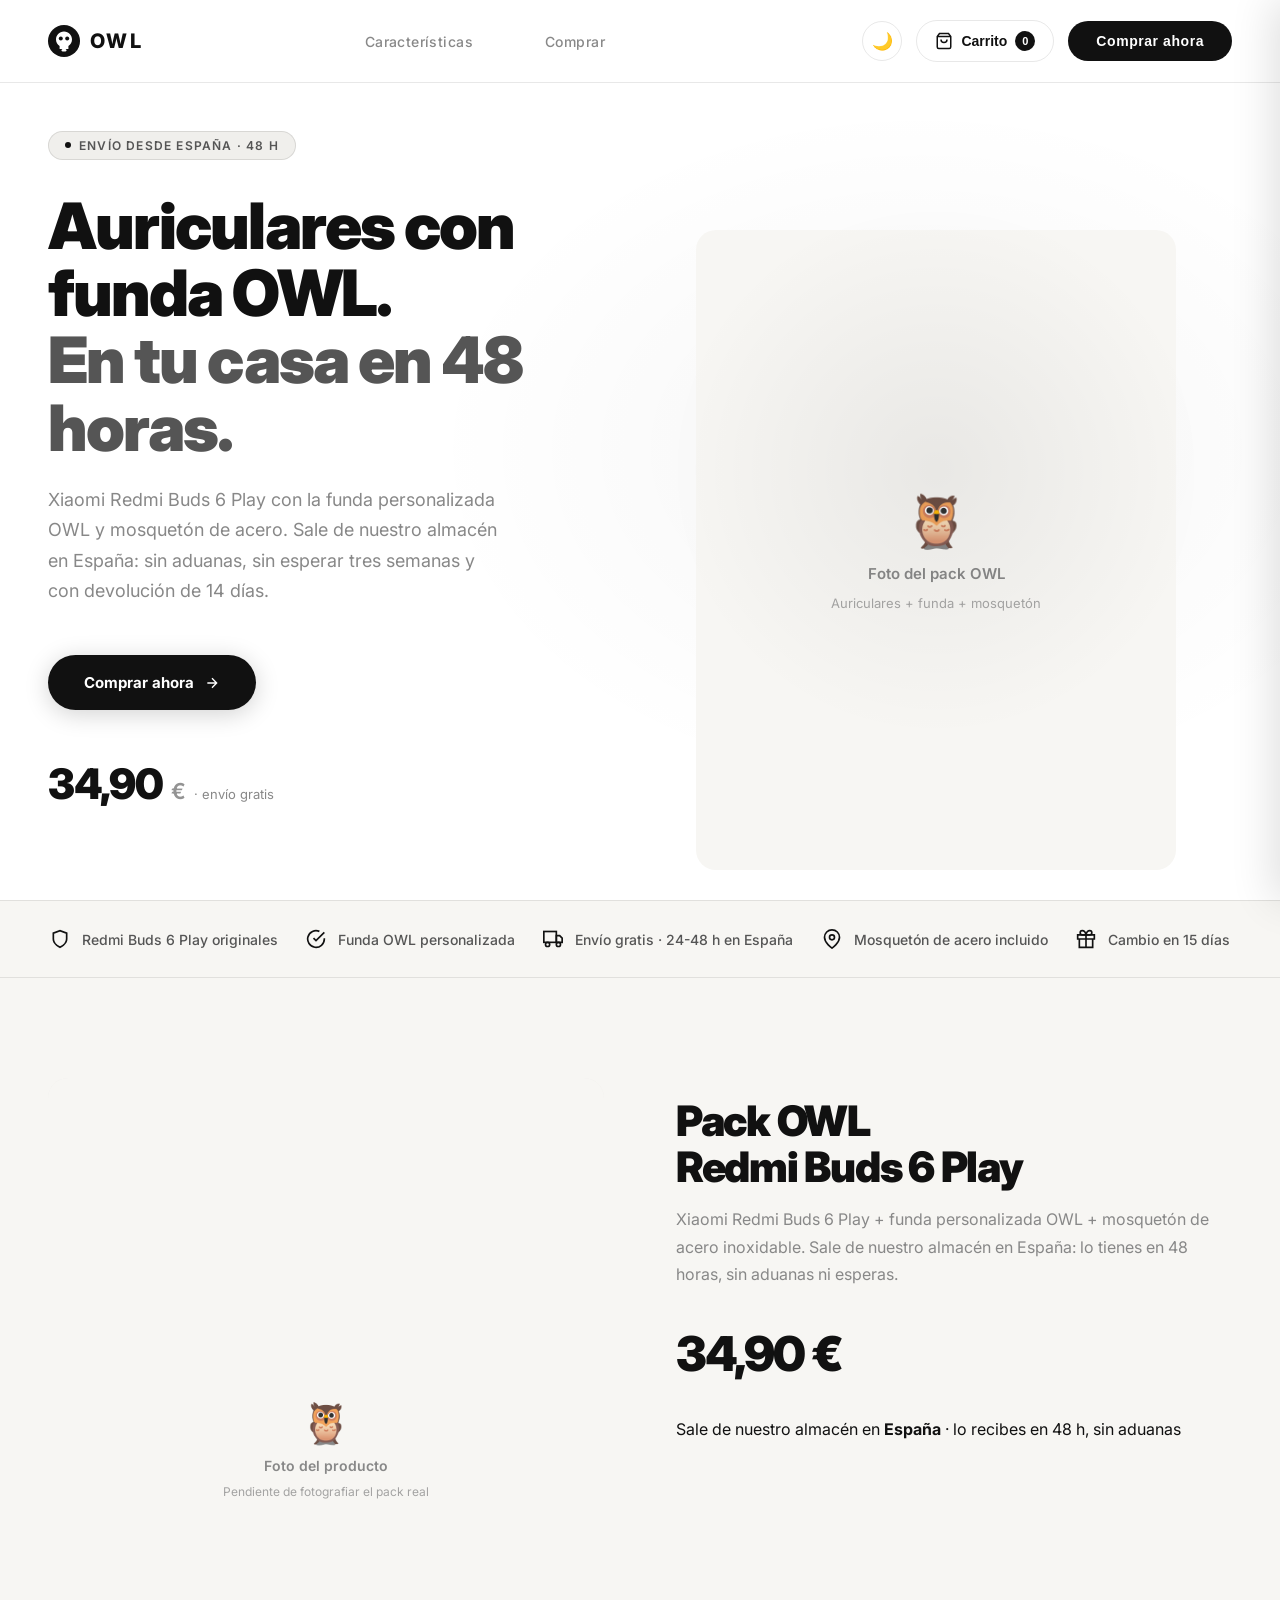
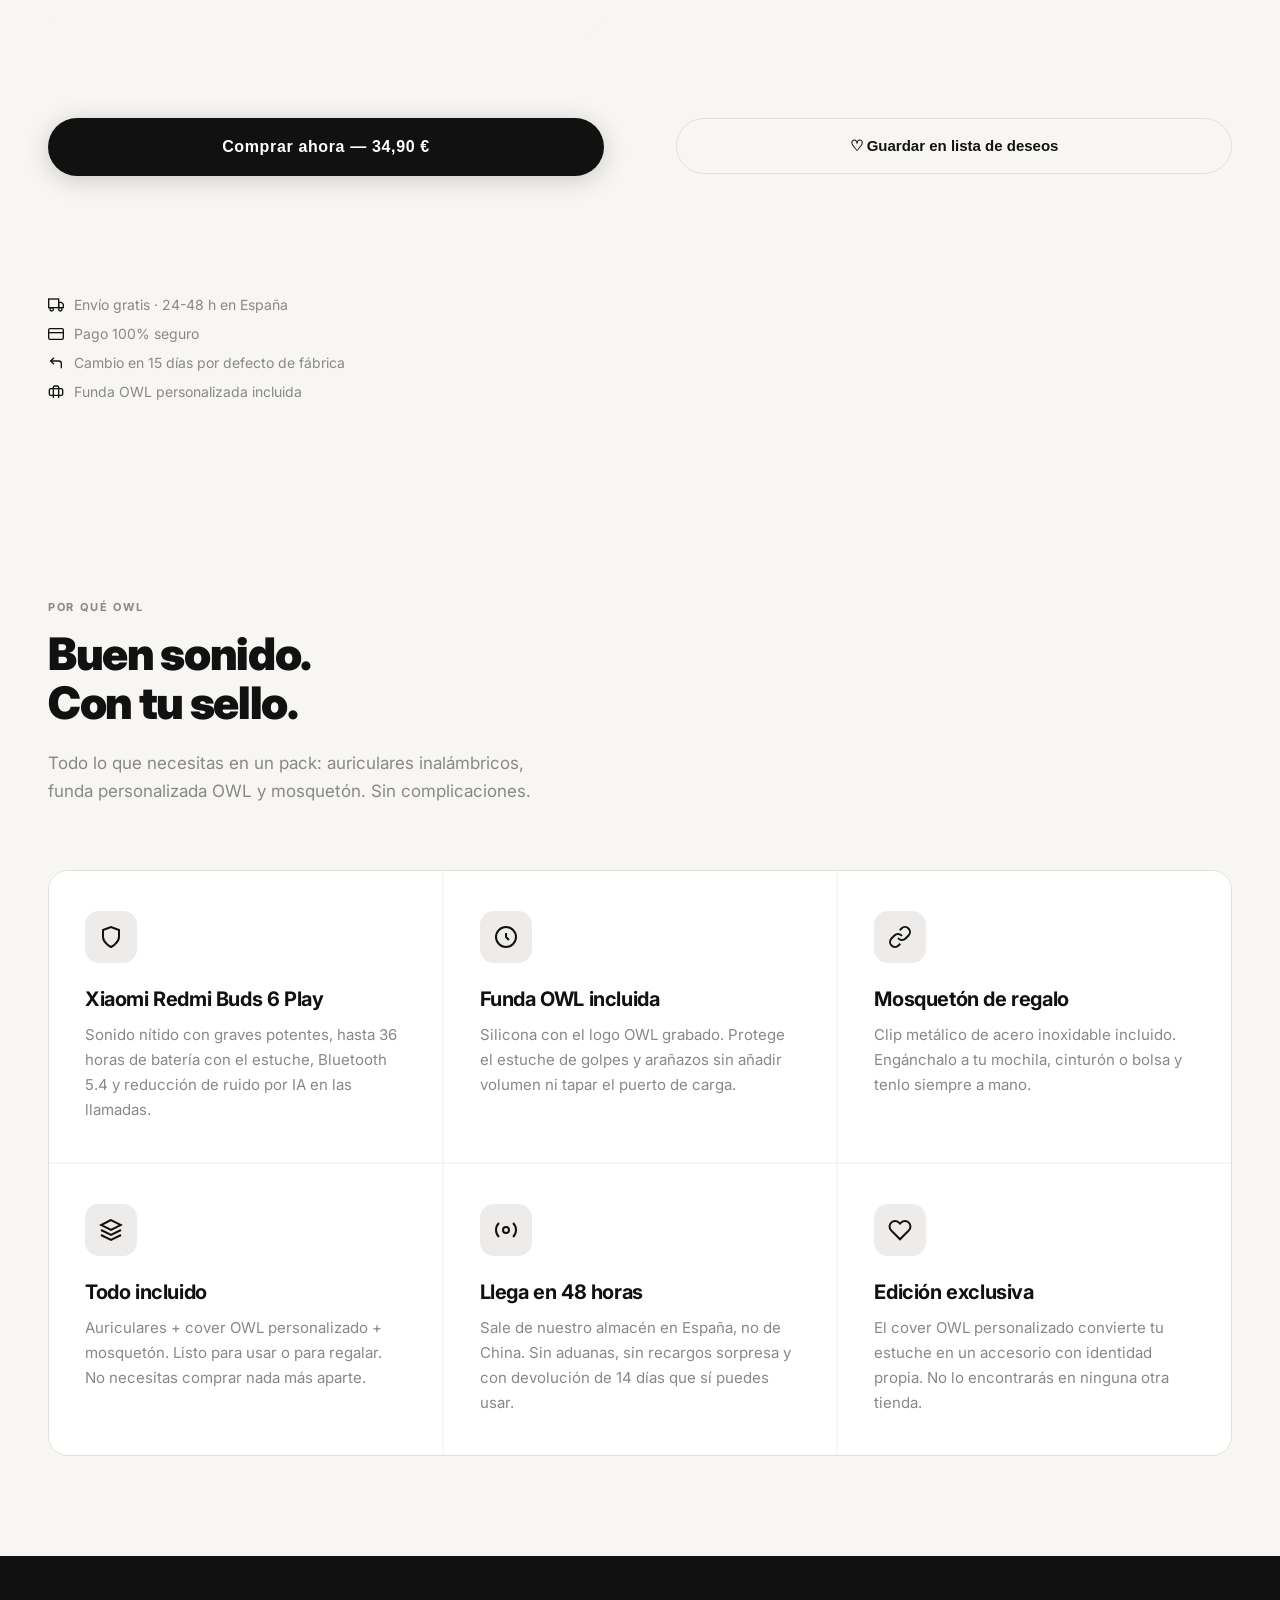
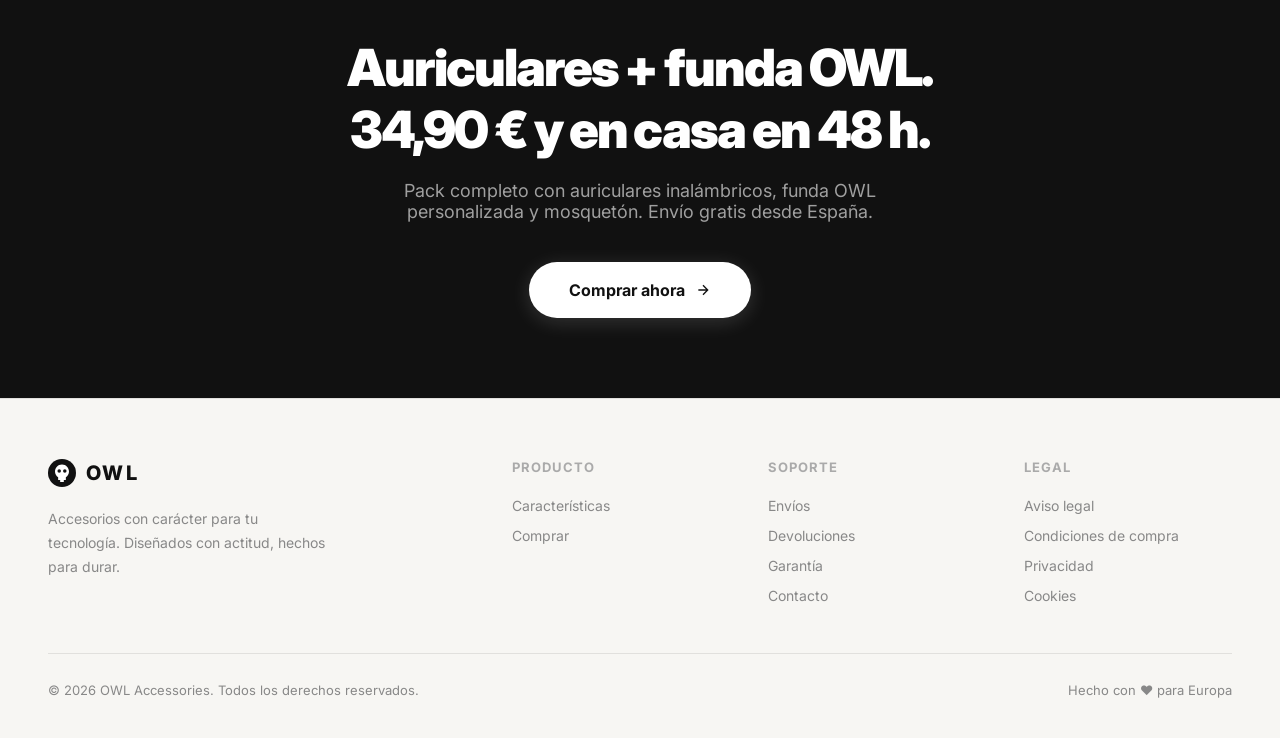
==== index.html @ d0ddd15f "Publicar aviso legal y condiciones de contratacion La tienda vendia sin dos paginas que la ley exige" ====
<!DOCTYPE html>
<html lang="es">
<head>
  <meta charset="UTF-8" />
  <meta name="viewport" content="width=device-width, initial-scale=1.0" />
  <link rel="icon" type="image/svg+xml" href="/favicon.svg" />
  <title>OWL — Auriculares + funda OWL, enviado desde España</title>
  <meta name="description" content="Xiaomi Redmi Buds 6 Play + funda OWL + mosquetón por 34,90 €. Sale de España: lo recibes en 48 h, sin aduanas." />
  <meta property="og:title" content="OWL — Auriculares + funda OWL, enviado desde España" />
  <meta property="og:description" content="Redmi Buds 6 Play + funda OWL + mosquetón por 34,90 €. Desde España en 48 h." />
  <meta property="og:image" content="/favicon.svg" />
  <meta property="og:type" content="website" />
  <meta name="twitter:card" content="summary_large_image" />
  <meta name="twitter:title" content="OWL — Auriculares + funda OWL, enviado desde España" />
  <meta name="twitter:description" content="Redmi Buds 6 Play + funda OWL por 34,90 €. Desde España en 48 h." />
  <meta name="twitter:image" content="/favicon.svg" />
  <link rel="preconnect" href="https://fonts.googleapis.com" />
  <link href="https://fonts.googleapis.com/css2?family=Inter:wght@300;400;500;600;700;800;900&display=swap" rel="stylesheet" />
  <style>
    *, *::before, *::after { box-sizing: border-box; margin: 0; padding: 0; }

    :root {
      --bg:     #ffffff;
      --bg2:    #f7f6f3;
      --bg3:    #eeecea;
      --text:   #111111;
      --accent: #111111;
      --muted:  #888888;
      --border: rgba(0,0,0,0.09);
      --radius: 20px;
      --nav-bg: rgba(255,255,255,0.88);
      --nav-scrolled: rgba(255,255,255,0.97);
    }

    [data-theme="dark"] {
      --bg:     #0a0a0a;
      --bg2:    #111111;
      --bg3:    #1a1a1a;
      --text:   #f0f0f0;
      --accent: #f0f0f0;
      --muted:  #888888;
      --border: rgba(255,255,255,0.09);
      --nav-bg: rgba(10,10,10,0.88);
      --nav-scrolled: rgba(10,10,10,0.97);
    }

    html { scroll-behavior: smooth; }

    body {
      background: var(--bg);
      color: var(--text);
      font-family: 'Inter', sans-serif;
      overflow-x: hidden;
      -webkit-font-smoothing: antialiased;
    }

    /* ── NAV ─────────────────────────────────── */
    nav {
      position: fixed;
      top: 0; left: 0; right: 0;
      z-index: 100;
      display: flex;
      align-items: center;
      justify-content: space-between;
      padding: 20px 48px;
      background: var(--nav-bg);
      backdrop-filter: blur(20px);
      border-bottom: 1px solid var(--border);
      transition: background .3s;
    }

    .nav-logo {
      display: flex;
      align-items: center;
      gap: 10px;
      text-decoration: none;
      color: var(--text);
    }

    .nav-logo svg { width: 32px; height: 32px; }

    .nav-logo span {
      font-size: 20px;
      font-weight: 800;
      letter-spacing: 0.12em;
    }

    .nav-links {
      display: flex;
      gap: 36px;
      list-style: none;
    }

    .nav-links a {
      color: var(--muted);
      text-decoration: none;
      font-size: 14px;
      font-weight: 500;
      letter-spacing: 0.03em;
      transition: color .2s;
    }

    .nav-links a:hover { color: var(--text); }

    .nav-cta {
      background: var(--text);
      color: #fff;
      border: none;
      padding: 12px 28px;
      border-radius: 100px;
      font-weight: 700;
      font-size: 14px;
      cursor: pointer;
      letter-spacing: 0.04em;
      transition: transform .2s, opacity .2s;
    }

    .nav-cta:hover { transform: scale(1.04); opacity: .85; }

    /* ── HERO ────────────────────────────────── */
    .hero {
      min-height: 100vh;
      display: grid;
      grid-template-columns: 1fr 1fr;
      align-items: center;
      gap: 0;
      padding: 120px 48px 80px;
      position: relative;
      overflow: hidden;
      background: var(--bg);
    }

    .hero::before {
      content: '';
      position: absolute;
      inset: 0;
      background: radial-gradient(ellipse 55% 55% at 72% 50%, rgba(0,0,0,0.04) 0%, transparent 70%);
      pointer-events: none;
    }

    .hero-text {
      max-width: 600px;
      z-index: 1;
    }

    .hero-badge {
      display: inline-flex;
      align-items: center;
      gap: 8px;
      background: #f0efec;
      border: 1px solid rgba(0,0,0,0.1);
      color: #555;
      font-size: 12px;
      font-weight: 600;
      letter-spacing: 0.1em;
      text-transform: uppercase;
      padding: 6px 16px;
      border-radius: 100px;
      margin-bottom: 32px;
    }

    .hero-badge::before {
      content: '';
      width: 6px; height: 6px;
      background: #111;
      border-radius: 50%;
      animation: pulse 2s infinite;
    }

    @keyframes pulse {
      0%, 100% { opacity: 1; transform: scale(1); }
      50% { opacity: .35; transform: scale(1.4); }
    }

    .hero h1 {
      font-size: clamp(48px, 5vw, 76px);
      font-weight: 900;
      line-height: 1.05;
      letter-spacing: -0.03em;
      margin-bottom: 24px;
      color: var(--text);
    }

    .hero h1 em {
      font-style: normal;
      color: #555;
    }

    .hero p {
      font-size: 18px;
      color: var(--muted);
      line-height: 1.7;
      max-width: 460px;
      margin-bottom: 48px;
    }

    .hero-actions {
      display: flex;
      align-items: center;
      gap: 20px;
      flex-wrap: wrap;
    }

    .btn-primary {
      display: inline-flex;
      align-items: center;
      gap: 10px;
      background: var(--text);
      color: #fff;
      padding: 18px 36px;
      border-radius: 100px;
      font-weight: 700;
      font-size: 15px;
      text-decoration: none;
      border: none;
      cursor: pointer;
      transition: transform .2s, box-shadow .2s;
      box-shadow: 0 4px 24px rgba(0,0,0,0.18);
    }

    .btn-primary:hover {
      transform: translateY(-2px);
      box-shadow: 0 10px 40px rgba(0,0,0,0.28);
    }

    .btn-secondary {
      display: inline-flex;
      align-items: center;
      gap: 10px;
      color: var(--muted);
      font-size: 15px;
      font-weight: 600;
      text-decoration: none;
      transition: color .2s;
    }

    .btn-secondary:hover { color: var(--text); }

    .hero-price-tag {
      margin-top: 48px;
      display: flex;
      align-items: baseline;
      gap: 8px;
    }

    .hero-price-tag .price {
      font-size: 42px;
      font-weight: 900;
      letter-spacing: -0.03em;
    }

    .hero-price-tag .currency { font-size: 22px; font-weight: 600; opacity: .45; }
    .hero-price-tag .label { font-size: 13px; color: var(--muted); }

    .hero-visual {
      display: flex;
      justify-content: center;
      align-items: center;
      position: relative;
      z-index: 1;
    }

    .hero-img-wrap {
      position: relative;
      width: 480px;
      height: 480px;
    }

    .hero-img-wrap::before {
      content: '';
      position: absolute;
      inset: -30px;
      background: radial-gradient(circle, rgba(0,0,0,0.06) 0%, transparent 70%);
      border-radius: 50%;
      animation: glow 4s ease-in-out infinite;
    }

    @keyframes glow {
      0%, 100% { opacity: .5; transform: scale(1); }
      50% { opacity: 1; transform: scale(1.05); }
    }

    .hero-img-wrap img {
      width: 100%;
      height: 100%;
      object-fit: contain;
      filter: drop-shadow(0 32px 64px rgba(0,0,0,0.22));
      animation: float 6s ease-in-out infinite;
    }

    @keyframes float {
      0%, 100% { transform: translateY(0px) rotate(0deg); }
      50% { transform: translateY(-16px) rotate(1deg); }
    }

    /* ── TRUST BAR ───────────────────────────── */
    .trust-bar {
      border-top: 1px solid var(--border);
      border-bottom: 1px solid var(--border);
      background: var(--bg2);
      padding: 28px 48px;
      display: flex;
      align-items: center;
      justify-content: space-around;
      gap: 24px;
    }

    .trust-item {
      display: flex;
      align-items: center;
      gap: 12px;
      color: #555;
      font-size: 14px;
      font-weight: 500;
    }

    .trust-item svg { color: var(--text); flex-shrink: 0; }

    /* ── MODELS 3D SHOWCASE ─────────────────────── */


    @media (max-width: 768px) {
      .models-track { gap: 12px; }
      .model-card-3d { width: 140px; padding: 18px 12px 16px; }
      .model-card-3d img { width: 90px; height: 90px; }
    }

    /* ── 3D INTERACTIVE VIEWER ─────────────────────── */

    @media (max-width: 768px) {
      .viewer-frame-wrap { height: 380px; }
    }

    /* ── SECTION COMMONS ─────────────────────── */
    section { padding: 100px 48px; }
    .section-label {
      font-size: 11px;
      font-weight: 700;
      letter-spacing: 0.15em;
      text-transform: uppercase;
      color: var(--muted);
      margin-bottom: 16px;
    }
    .section-title {
      font-size: clamp(32px, 3.5vw, 52px);
      font-weight: 900;
      letter-spacing: -0.03em;
      line-height: 1.1;
      margin-bottom: 20px;
      color: var(--text);
    }
    .section-sub {
      font-size: 17px;
      color: var(--muted);
      line-height: 1.7;
      max-width: 520px;
    }

    /* ── FEATURES ────────────────────────────── */
    .features { background: var(--bg2); }

    .features-grid {
      display: grid;
      grid-template-columns: repeat(3, 1fr);
      gap: 2px;
      margin-top: 64px;
      border: 1px solid var(--border);
      border-radius: var(--radius);
      overflow: hidden;
    }

    .feature-card {
      background: #fff;
      padding: 40px 36px;
      transition: background .25s;
    }

    .feature-card:hover { background: #faf9f7; }

    .feature-icon {
      width: 52px; height: 52px;
      background: var(--bg3);
      border-radius: 14px;
      display: flex;
      align-items: center;
      justify-content: center;
      margin-bottom: 24px;
      color: var(--text);
    }

    .feature-card h3 {
      font-size: 20px;
      font-weight: 700;
      margin-bottom: 12px;
      letter-spacing: -0.02em;
      color: var(--text);
    }

    .feature-card p {
      font-size: 15px;
      color: var(--muted);
      line-height: 1.65;
    }

    /* ── GALLERY ─────────────────────────────── */
    .gallery-wrap {
      margin-top: 64px;
      display: grid;
      grid-template-columns: repeat(4, 1fr);
      gap: 12px;
    }

    .gallery-item {
      aspect-ratio: 1;
      border-radius: 16px;
      overflow: hidden;
      background: var(--bg3);
      cursor: pointer;
      position: relative;
    }

    .gallery-item:first-child {
      grid-column: span 2;
      grid-row: span 2;
    }

    .gallery-item img {
      width: 100%;
      height: 100%;
      object-fit: cover;
      transition: transform .4s;
    }

    .gallery-item:hover img { transform: scale(1.06); }

    .gallery-item-overlay {
      position: absolute;
      inset: 0;
      background: rgba(0,0,0,0);
      transition: background .3s;
    }

    .gallery-item:hover .gallery-item-overlay { background: rgba(0,0,0,0.08); }

    /* ── PRODUCT DETAIL ──────────────────────── */
    .product-detail {
      display: grid;
      grid-template-columns: 1fr 1fr;
      gap: 72px;
      align-items: start;
    }

    .product-images {
      display: flex;
      flex-direction: column;
      gap: 12px;
      position: sticky;
      top: 96px;
    }

    .product-main-img {
      width: 100%;
      aspect-ratio: 1;
      border-radius: 20px;
      overflow: hidden;
      background: var(--bg3);
      position: relative;
    }

    .product-main-img img {
      width: 100%;
      height: 100%;
      object-fit: cover;
      transition: opacity .25s;
    }

    .product-main-img img.fade { opacity: 0; }

    .product-thumbs-strip {
      display: flex;
      gap: 10px;
    }

    .product-thumb {
      flex: 1;
      aspect-ratio: 1;
      border-radius: 12px;
      overflow: hidden;
      background: var(--bg3);
      cursor: pointer;
      border: 2px solid transparent;
      transition: border-color .18s, transform .18s;
      flex-shrink: 0;
    }

    .product-thumb:hover { transform: scale(1.04); }
    .product-thumb.active { border-color: var(--text); }

    .product-thumb img {
      width: 100%;
      height: 100%;
      object-fit: cover;
    }

    .product-info { }

    .product-stars {
      display: flex;
      align-items: center;
      gap: 4px;
      margin-bottom: 20px;
    }

    .product-stars .star { color: #f0a500; font-size: 16px; }
    .product-stars span { font-size: 14px; color: var(--muted); margin-left: 4px; }

    .product-name {
      font-size: 42px;
      font-weight: 900;
      letter-spacing: -0.03em;
      margin-bottom: 16px;
      line-height: 1.1;
      color: var(--text);
    }

    .product-desc {
      font-size: 16px;
      color: var(--muted);
      line-height: 1.7;
      margin-bottom: 36px;
    }

    .product-price-block {
      display: flex;
      align-items: baseline;
      gap: 12px;
      margin-bottom: 36px;
    }

    .product-price {
      font-size: 48px;
      font-weight: 900;
      letter-spacing: -0.04em;
      color: var(--text);
    }


    .product-badge-sale {
      background: #f0f0f0;
      color: #555;
      font-size: 12px;
      font-weight: 700;
      padding: 4px 10px;
      border-radius: 6px;
    }












    .add-to-cart {
      width: 100%;
      background: var(--text);
      color: #fff;
      border: none;
      padding: 20px;
      border-radius: 100px;
      font-weight: 700;
      font-size: 16px;
      cursor: pointer;
      letter-spacing: 0.04em;
      margin-bottom: 16px;
      transition: transform .2s, box-shadow .2s;
      box-shadow: 0 4px 24px rgba(0,0,0,0.18);
    }

    .add-to-cart:hover {
      transform: translateY(-2px);
      box-shadow: 0 10px 40px rgba(0,0,0,0.28);
    }

    .wishlist-btn {
      width: 100%;
      background: transparent;
      color: var(--text);
      border: 1px solid var(--border);
      padding: 18px;
      border-radius: 100px;
      font-weight: 600;
      font-size: 15px;
      cursor: pointer;
      transition: border-color .2s, background .2s;
    }

    .wishlist-btn:hover {
      border-color: rgba(0,0,0,0.25);
      background: rgba(0,0,0,0.03);
    }

    .product-perks {
      margin-top: 32px;
      display: flex;
      flex-direction: column;
      gap: 12px;
    }

    .perk {
      display: flex;
      align-items: center;
      gap: 10px;
      font-size: 14px;
      color: var(--muted);
    }

    .perk svg { color: var(--text); flex-shrink: 0; }

    /* ── TESTIMONIALS ────────────────────────── */
    .testimonials { background: var(--bg); }

    .testi-grid {
      display: grid;
      grid-template-columns: repeat(3, 1fr);
      gap: 20px;
      margin-top: 64px;
    }

    .testi-card {
      background: var(--bg2);
      border: 1px solid var(--border);
      border-radius: var(--radius);
      padding: 32px;
      transition: transform .25s, box-shadow .25s;
    }

    .testi-card:hover {
      transform: translateY(-4px);
      box-shadow: 0 12px 40px rgba(0,0,0,0.08);
    }

    .testi-stars {
      display: flex;
      gap: 3px;
      margin-bottom: 16px;
      color: #f0a500;
      font-size: 14px;
    }

    .testi-text {
      font-size: 15px;
      line-height: 1.7;
      color: #444;
      margin-bottom: 24px;
    }

    .testi-author {
      display: flex;
      align-items: center;
      gap: 12px;
    }

    .testi-avatar {
      width: 40px; height: 40px;
      border-radius: 50%;
      background: var(--bg3);
      border: 1px solid var(--border);
      display: flex;
      align-items: center;
      justify-content: center;
      font-weight: 700;
      font-size: 15px;
      color: var(--text);
    }

    .testi-name {
      font-size: 14px;
      font-weight: 600;
      color: var(--text);
    }

    .testi-handle {
      font-size: 12px;
      color: var(--muted);
    }

    /* ── CTA BANNER ──────────────────────────── */
    .cta-banner {
      background: var(--text);
      color: #fff;
      text-align: center;
      padding: 80px 48px;
    }

    .cta-banner h2 {
      font-size: clamp(36px, 4vw, 60px);
      font-weight: 900;
      letter-spacing: -0.04em;
      margin-bottom: 20px;
    }

    .cta-banner p {
      font-size: 18px;
      opacity: .6;
      margin-bottom: 40px;
      max-width: 500px;
      margin-left: auto;
      margin-right: auto;
    }

    .btn-dark {
      display: inline-flex;
      align-items: center;
      gap: 10px;
      background: #fff;
      color: #111;
      padding: 18px 40px;
      border-radius: 100px;
      font-weight: 700;
      font-size: 16px;
      text-decoration: none;
      transition: transform .2s, box-shadow .2s;
      box-shadow: 0 4px 20px rgba(255,255,255,0.15);
    }

    .btn-dark:hover {
      transform: scale(1.04);
      box-shadow: 0 8px 32px rgba(255,255,255,0.25);
    }

    /* ── FOOTER ──────────────────────────────── */
    footer {
      background: var(--bg2);
      border-top: 1px solid var(--border);
      padding: 60px 48px 40px;
    }

    .footer-top {
      display: grid;
      grid-template-columns: 2fr 1fr 1fr 1fr;
      gap: 48px;
      margin-bottom: 48px;
    }

    .footer-brand p {
      font-size: 14px;
      color: var(--muted);
      line-height: 1.7;
      margin-top: 16px;
      max-width: 280px;
    }

    .footer-col h4 {
      font-size: 13px;
      font-weight: 700;
      letter-spacing: 0.08em;
      text-transform: uppercase;
      margin-bottom: 20px;
      color: #aaa;
    }

    .footer-col ul {
      list-style: none;
      display: flex;
      flex-direction: column;
      gap: 10px;
    }

    .footer-col a {
      color: var(--muted);
      text-decoration: none;
      font-size: 14px;
      transition: color .2s;
    }

    .footer-col a:hover { color: var(--text); }

    .footer-bottom {
      display: flex;
      align-items: center;
      justify-content: space-between;
      border-top: 1px solid var(--border);
      padding-top: 28px;
      font-size: 13px;
      color: var(--muted);
    }

    /* ── SCROLLED NAV ────────────────────────── */
    nav.scrolled {
      background: var(--nav-scrolled);
    }

    /* ── DARK MODE TOGGLE ───────────────────── */
    .theme-btn {
      background: none;
      border: 1.5px solid var(--border);
      border-radius: 100px;
      width: 40px; height: 40px;
      cursor: pointer;
      display: flex;
      align-items: center;
      justify-content: center;
      font-size: 17px;
      transition: border-color .2s, background .2s;
      color: var(--text);
      flex-shrink: 0;
    }
    .theme-btn:hover { background: var(--bg2); border-color: #bbb; }

    /* ── BODY TRANSITION ────────────────────── */
    body, nav, footer, .cart-drawer {
      transition: background .3s, color .3s;
    }

    /* ── CART BUTTON ─────────────────────────── */
    .nav-right {
      display: flex;
      align-items: center;
      gap: 14px;
    }

    .cart-btn {
      position: relative;
      background: none;
      border: 1.5px solid var(--border);
      border-radius: 100px;
      padding: 10px 18px;
      display: flex;
      align-items: center;
      gap: 8px;
      cursor: pointer;
      font-size: 14px;
      font-weight: 600;
      color: var(--text);
      transition: border-color .2s, background .2s;
    }

    .cart-btn:hover {
      border-color: #bbb;
      background: var(--bg2);
    }

    .cart-count {
      background: var(--text);
      color: #fff;
      font-size: 11px;
      font-weight: 700;
      width: 20px; height: 20px;
      border-radius: 50%;
      display: flex;
      align-items: center;
      justify-content: center;
      transition: transform .2s;
    }

    .cart-count.bump { transform: scale(1.4); }

    /* ── CART DRAWER ─────────────────────────── */
    .cart-overlay {
      position: fixed;
      inset: 0;
      background: rgba(0,0,0,0.3);
      z-index: 200;
      opacity: 0;
      pointer-events: none;
      transition: opacity .3s;
    }

    .cart-overlay.open {
      opacity: 1;
      pointer-events: all;
    }

    .cart-drawer {
      position: fixed;
      top: 0; right: 0;
      width: 420px;
      max-width: 100vw;
      height: 100vh;
      background: #fff;
      z-index: 201;
      display: flex;
      flex-direction: column;
      transform: translateX(100%);
      transition: transform .35s cubic-bezier(.4,0,.2,1);
      box-shadow: -8px 0 40px rgba(0,0,0,0.12);
    }

    .cart-drawer.open { transform: translateX(0); }

    .cart-header {
      display: flex;
      align-items: center;
      justify-content: space-between;
      padding: 24px 28px;
      border-bottom: 1px solid var(--border);
    }

    .cart-header h2 {
      font-size: 18px;
      font-weight: 800;
      letter-spacing: -0.02em;
    }

    .cart-close {
      width: 36px; height: 36px;
      border: none;
      background: var(--bg2);
      border-radius: 50%;
      cursor: pointer;
      display: flex;
      align-items: center;
      justify-content: center;
      font-size: 18px;
      color: var(--text);
      transition: background .2s;
    }

    .cart-close:hover { background: var(--bg3); }

    .cart-items {
      flex: 1;
      overflow-y: auto;
      padding: 20px 28px;
      display: flex;
      flex-direction: column;
      gap: 16px;
    }

    .cart-empty {
      display: flex;
      flex-direction: column;
      align-items: center;
      justify-content: center;
      height: 100%;
      gap: 12px;
      color: var(--muted);
      font-size: 15px;
    }

    .cart-empty svg { opacity: .25; }

    .cart-item {
      display: flex;
      align-items: center;
      gap: 14px;
      background: var(--bg2);
      border-radius: 14px;
      padding: 14px;
    }

    .cart-item-img {
      width: 64px; height: 64px;
      border-radius: 10px;
      overflow: hidden;
      background: var(--bg3);
      flex-shrink: 0;
    }

    .cart-item-img img {
      width: 100%; height: 100%;
      object-fit: cover;
    }

    .cart-item-info { flex: 1; min-width: 0; }

    .cart-item-name {
      font-size: 14px;
      font-weight: 700;
      margin-bottom: 3px;
      white-space: nowrap;
      overflow: hidden;
      text-overflow: ellipsis;
    }

    .cart-item-sub {
      font-size: 12px;
      color: var(--muted);
    }

    .cart-item-controls {
      display: flex;
      align-items: center;
      gap: 8px;
      margin-top: 8px;
    }

    .qty-btn {
      width: 26px; height: 26px;
      border: 1.5px solid var(--border);
      background: #fff;
      border-radius: 50%;
      cursor: pointer;
      font-size: 15px;
      display: flex;
      align-items: center;
      justify-content: center;
      font-weight: 600;
      transition: background .15s, border-color .15s;
    }

    .qty-btn:hover { background: var(--bg3); border-color: #bbb; }

    .qty-val {
      font-size: 14px;
      font-weight: 700;
      min-width: 18px;
      text-align: center;
    }

    .cart-item-price {
      font-size: 15px;
      font-weight: 800;
      flex-shrink: 0;
      align-self: flex-start;
    }

    .cart-remove {
      background: none;
      border: none;
      cursor: pointer;
      color: #ccc;
      font-size: 18px;
      line-height: 1;
      padding: 2px;
      transition: color .2s;
      align-self: flex-start;
    }

    .cart-remove:hover { color: #888; }

    .cart-footer {
      padding: 20px 28px 28px;
      border-top: 1px solid var(--border);
    }

    .cart-subtotal {
      display: flex;
      justify-content: space-between;
      align-items: center;
      margin-bottom: 8px;
      font-size: 14px;
      color: var(--muted);
    }

    .cart-total {
      display: flex;
      justify-content: space-between;
      align-items: center;
      margin-bottom: 20px;
    }

    .cart-total span:first-child {
      font-size: 16px;
      font-weight: 700;
    }

    .cart-total-price {
      font-size: 28px;
      font-weight: 900;
      letter-spacing: -0.03em;
    }

    .checkout-btn {
      width: 100%;
      background: var(--text);
      color: #fff;
      border: none;
      padding: 18px;
      border-radius: 100px;
      font-size: 16px;
      font-weight: 700;
      cursor: pointer;
      letter-spacing: 0.03em;
      transition: transform .2s, box-shadow .2s;
      box-shadow: 0 4px 24px rgba(0,0,0,0.15);
    }

    .checkout-btn:hover {
      transform: translateY(-2px);
      box-shadow: 0 8px 32px rgba(0,0,0,0.22);
    }

    .checkout-btn:disabled {
      opacity: .4;
      cursor: default;
      transform: none;
      box-shadow: none;
    }

    .cart-shipping-note {
      text-align: center;
      font-size: 12px;
      color: var(--muted);
      margin-top: 12px;
    }

    /* ── SCROLL REVEAL ──────────────────────── */
    .reveal {
      opacity: 0;
      transform: translateY(28px);
      transition: opacity .55s ease, transform .55s ease;
    }
    .reveal.visible {
      opacity: 1;
      transform: translateY(0);
    }
    .reveal-delay-1 { transition-delay: .1s; }
    .reveal-delay-2 { transition-delay: .2s; }
    .reveal-delay-3 { transition-delay: .3s; }
    .reveal-delay-4 { transition-delay: .4s; }

    /* ── WHATSAPP BTN ────────────────────────── */
    .wa-btn[hidden] { display: none !important; }

    .wa-btn {
      position: fixed;
      bottom: 28px;
      right: 28px;
      z-index: 150;
      width: 56px; height: 56px;
      background: #25d366;
      border-radius: 50%;
      display: flex;
      align-items: center;
      justify-content: center;
      box-shadow: 0 4px 20px rgba(37,211,102,0.4);
      text-decoration: none;
      transition: transform .2s, box-shadow .2s;
    }
    .wa-btn:hover {
      transform: scale(1.1);
      box-shadow: 0 8px 32px rgba(37,211,102,0.5);
    }
    .wa-btn svg { width: 30px; height: 30px; fill: #fff; }

    /* ── URGENCIA / STOCK ────────────────────── */
    .urgency-bar {
      display: flex;
      align-items: center;
      gap: 10px;
      background: #fff8f0;
      border: 1px solid #ffe0b2;
      border-radius: 10px;
      padding: 10px 14px;
      margin-bottom: 20px;
      font-size: 13px;
      color: #b84d00;
      font-weight: 600;
    }
    [data-theme="dark"] .urgency-bar {
      background: #1a1200;
      border-color: #4a2800;
      color: #ffaa60;
    }
    .urgency-dot {
      width: 8px; height: 8px;
      background: #ff6b00;
      border-radius: 50%;
      animation: pulse 1.5s infinite;
      flex-shrink: 0;
    }

    /* ── MOBILE ──────────────────────────────── */
    @media (max-width: 900px) {
      nav { padding: 18px 24px; }
      .nav-links { display: none; }
      .hero { grid-template-columns: 1fr; padding: 100px 24px 60px; text-align: center; }
      .hero-text { max-width: 100%; }
      .hero p { max-width: 100%; }
      .hero-actions { justify-content: center; }
      .hero-price-tag { justify-content: center; }
      .hero-visual { margin-top: 40px; }
      .hero-img-wrap { width: 300px; height: 300px; }
      .trust-bar { flex-wrap: wrap; gap: 20px; padding: 24px; }
      section { padding: 72px 24px; }
      .features-grid { grid-template-columns: 1fr; }
      .gallery-wrap { grid-template-columns: 1fr 1fr; }
      .gallery-item:first-child { grid-column: span 1; grid-row: span 1; }
      .product-detail { grid-template-columns: 1fr; gap: 40px; }
      .testi-grid { grid-template-columns: 1fr; }
      .footer-top { grid-template-columns: 1fr 1fr; gap: 32px; }
      .footer-bottom { flex-direction: column; gap: 12px; text-align: center; }
    }

    /* En movil la barra no cabe: logo + tema + carrito + boton suman
       446 px en una pantalla de 375. Se oculta el boton de la barra,
       que es redundante — el heroe ya tiene uno mas grande y visible. */
    /* En pantallas tactiles los botones del carrito eran de 26-36 px:
       dificiles de acertar con el dedo, y estan en el paso de compra.
       Apple y Google recomiendan 44 px. Se agranda el area pulsable
       sin cambiar el aspecto visual del boton. */
    @media (pointer: coarse), (max-width: 560px) {
      .qty-btn { width: 34px; height: 34px; font-size: 17px; }
      .cart-close { width: 44px; height: 44px; }
      .cart-remove { padding: 12px; margin: -12px; font-size: 20px; }
      .qty-control { gap: 4px; }
    }

    @media (max-width: 560px) {
      nav { padding: 14px 16px; }
      .nav-cta { display: none; }
      .nav-right { gap: 10px; }
      .hero { padding: 88px 20px 48px; }
      section { padding: 56px 20px; }
    }
  </style>
</head>
<body>

<!-- ── WHATSAPP ──────────────────────────────────────────────────── -->
<a class="wa-btn" id="wa-btn" hidden href="#" target="_blank" rel="noopener" aria-label="Contactar por WhatsApp">
  <svg viewBox="0 0 24 24" xmlns="http://www.w3.org/2000/svg"><path d="M17.472 14.382c-.297-.149-1.758-.867-2.03-.967-.273-.099-.471-.148-.67.15-.197.297-.767.966-.94 1.164-.173.199-.347.223-.644.075-.297-.15-1.255-.463-2.39-1.475-.883-.788-1.48-1.761-1.653-2.059-.173-.297-.018-.458.13-.606.134-.133.298-.347.446-.52.149-.174.198-.298.298-.497.099-.198.05-.371-.025-.52-.075-.149-.669-1.612-.916-2.207-.242-.579-.487-.5-.669-.51-.173-.008-.371-.01-.57-.01-.198 0-.52.074-.792.372-.272.297-1.04 1.016-1.04 2.479 0 1.462 1.065 2.875 1.213 3.074.149.198 2.096 3.2 5.077 4.487.709.306 1.262.489 1.694.625.712.227 1.36.195 1.871.118.571-.085 1.758-.719 2.006-1.413.248-.694.248-1.289.173-1.413-.074-.124-.272-.198-.57-.347m-5.421 7.403h-.004a9.87 9.87 0 01-5.031-1.378l-.361-.214-3.741.982.998-3.648-.235-.374a9.86 9.86 0 01-1.51-5.26c.001-5.45 4.436-9.884 9.888-9.884 2.64 0 5.122 1.03 6.988 2.898a9.825 9.825 0 012.893 6.994c-.003 5.45-4.437 9.884-9.885 9.884m8.413-18.297A11.815 11.815 0 0012.05 0C5.495 0 .16 5.335.157 11.892c0 2.096.547 4.142 1.588 5.945L.057 24l6.305-1.654a11.882 11.882 0 005.683 1.448h.005c6.554 0 11.89-5.335 11.893-11.893a11.821 11.821 0 00-3.48-8.413z"/></svg>
</a>

<!-- ── NAV ──────────────────────────────────────────────────────── -->
<nav id="nav">
  <a href="#" class="nav-logo">
    <svg viewBox="0 0 40 40" fill="none" xmlns="http://www.w3.org/2000/svg">
      <circle cx="20" cy="20" r="20" fill="#111"/>
      <path d="M20 8C14 8 10 13 10 18c0 3.5 1.8 6.5 4.5 8.2V30h11v-3.8C28.2 24.5 30 21.5 30 18c0-5-4-10-10-10z" fill="#fff"/>
      <circle cx="16" cy="17" r="2.5" fill="#111"/>
      <circle cx="24" cy="17" r="2.5" fill="#111"/>
      <rect x="17" y="30" width="6" height="3" rx="1.5" fill="#fff"/>
    </svg>
    <span>OWL</span>
  </a>
  <ul class="nav-links">
    <li><a href="#features">Características</a></li>
    <li></li>
    <li><a href="#producto">Comprar</a></li>
    <li></li>
  </ul>
  <div class="nav-right">
    <button class="theme-btn" id="theme-toggle" aria-label="Cambiar modo">🌙</button>
    <button class="cart-btn" id="cart-open-btn">
      <svg width="18" height="18" fill="none" stroke="currentColor" stroke-width="2" viewBox="0 0 24 24"><path d="M6 2L3 6v14a2 2 0 0 0 2 2h14a2 2 0 0 0 2-2V6l-3-4z"/><line x1="3" y1="6" x2="21" y2="6"/><path d="M16 10a4 4 0 0 1-8 0"/></svg>
      Carrito
      <span class="cart-count" id="cart-count">0</span>
    </button>
    <button class="nav-cta" onclick="document.getElementById('producto').scrollIntoView({behavior:'smooth'})">
      Comprar ahora
    </button>
  </div>
</nav>

<!-- ── CART OVERLAY + DRAWER ─────────────────────────────────────── -->
<div class="cart-overlay" id="cart-overlay"></div>
<div class="cart-drawer" id="cart-drawer">
  <div class="cart-header">
    <h2>Tu carrito</h2>
    <button class="cart-close" id="cart-close">✕</button>
  </div>
  <div class="cart-items" id="cart-items">
    <div class="cart-empty" id="cart-empty">
      <svg width="52" height="52" fill="none" stroke="currentColor" stroke-width="1.5" viewBox="0 0 24 24"><path d="M6 2L3 6v14a2 2 0 0 0 2 2h14a2 2 0 0 0 2-2V6l-3-4z"/><line x1="3" y1="6" x2="21" y2="6"/><path d="M16 10a4 4 0 0 1-8 0"/></svg>
      <span>Tu carrito está vacío</span>
    </div>
  </div>
  <div class="cart-footer">
    <div class="cart-subtotal">
      <span>Subtotal</span>
      <span id="cart-subtotal">0 €</span>
    </div>
    <div class="cart-subtotal">
      <span>Envío</span>
      <span style="color:#111;font-weight:600;">Gratis</span>
    </div>
    <div class="cart-total">
      <span>Total</span>
      <span class="cart-total-price" id="cart-total">0 €</span>
    </div>
    <button class="checkout-btn" id="checkout-btn" disabled>Finalizar pedido</button>
    <p class="cart-shipping-note">🔒 Pago seguro · Envío gratis · 24-48 h en España</p>
  </div>
</div>

<!-- ── HERO ─────────────────────────────────────────────────────── -->
<section class="hero">
  <div class="hero-text">
    <div class="hero-badge">Envío desde España · 48 h</div>
    <h1>Auriculares con funda OWL.<br/><em>En tu casa en 48 horas.</em></h1>
    <p>Xiaomi Redmi Buds 6 Play con la funda personalizada OWL y mosquetón de acero. Sale de nuestro almacén en España: sin aduanas, sin esperar tres semanas y con devolución de 14 días.</p>
    <div class="hero-actions">
      <a href="#producto" class="btn-primary">
        Comprar ahora
        <svg width="16" height="16" fill="none" stroke="currentColor" stroke-width="2" viewBox="0 0 24 24"><path d="M5 12h14M12 5l7 7-7 7"/></svg>
      </a>
    </div>
    <div class="hero-price-tag">
      <span class="price">34,90</span>
      <span class="currency">€</span>
      <span class="label">· envío gratis</span>
    </div>
  </div>
  <div class="hero-visual">
    <div class="hero-img-wrap">
      <div style="aspect-ratio:3/4;background:var(--bg2);border-radius:20px;display:flex;align-items:center;justify-content:center;flex-direction:column;gap:12px;color:var(--muted);text-align:center;padding:32px"><div style="font-size:52px">🦉</div><div style="font-size:15px;font-weight:600">Foto del pack OWL</div><div style="font-size:13px;opacity:.75">Auriculares + funda + mosquetón</div></div>
    </div>
  </div>
</section>

<!-- ── TRUST BAR ──────────────────────────────────────────────── -->
<div class="trust-bar">
  <div class="trust-item">
    <svg width="20" height="20" fill="none" stroke="currentColor" stroke-width="2" viewBox="0 0 24 24"><path d="M12 22s8-4 8-10V5l-8-3-8 3v7c0 6 8 10 8 10z"/></svg>
    Redmi Buds 6 Play originales
  </div>
  <div class="trust-item">
    <svg width="20" height="20" fill="none" stroke="currentColor" stroke-width="2" viewBox="0 0 24 24"><path d="M22 11.08V12a10 10 0 1 1-5.93-9.14"/><path d="M22 4L12 14.01l-3-3"/></svg>
    Funda OWL personalizada
  </div>
  <div class="trust-item">
    <svg width="20" height="20" fill="none" stroke="currentColor" stroke-width="2" viewBox="0 0 24 24"><rect x="1" y="3" width="15" height="13"/><path d="M16 8h4l3 3v5h-7V8z"/><circle cx="5.5" cy="18.5" r="2.5"/><circle cx="18.5" cy="18.5" r="2.5"/></svg>
    Envío gratis · 24-48 h en España
  </div>
  <div class="trust-item">
    <svg width="20" height="20" fill="none" stroke="currentColor" stroke-width="2" viewBox="0 0 24 24"><path d="M21 10c0 7-9 13-9 13S3 17 3 10a9 9 0 0 1 18 0z"/><circle cx="12" cy="10" r="3"/></svg>
    Mosquetón de acero incluido
  </div>
  <div class="trust-item">
    <svg width="20" height="20" fill="none" stroke="currentColor" stroke-width="2" viewBox="0 0 24 24"><path d="M20 12V22H4V12"/><path d="M22 7H2v5h20V7z"/><path d="M12 22V7"/><path d="M12 7H7.5a2.5 2.5 0 0 1 0-5C11 2 12 7 12 7z"/><path d="M12 7h4.5a2.5 2.5 0 0 0 0-5C13 2 12 7 12 7z"/></svg>
    Cambio en 15 días
  </div>
</div>

<!-- ── MODELS 3D SHOWCASE ────────────────────────────────────────── -->


<!-- ── 3D INTERACTIVE VIEWER ─────────────────────────────────────── -->


<!-- ── PRODUCT ────────────────────────────────────────────────────── -->
<section id="producto" style="background: var(--bg2);">
  <div class="product-detail">
    <div class="product-images">
      <div class="product-main-img">
        <div id="main-product-img" style="aspect-ratio:3/4;background:var(--bg2);border-radius:16px;display:flex;align-items:center;justify-content:center;flex-direction:column;gap:10px;color:var(--muted);text-align:center;padding:24px"><div style="font-size:40px">🦉</div><div style="font-size:14px;font-weight:600">Foto del producto</div><div style="font-size:12px;opacity:.75">Pendiente de fotografiar el pack real</div></div>
      </div>
      <div class="product-thumbs-strip" id="thumbs-strip"></div>
    </div>

    <div class="product-info">
      <div class="product-stars">
        </div>

      <div class="product-name">Pack OWL<br/>Redmi Buds 6 Play</div>
      <p class="product-desc">Xiaomi Redmi Buds 6 Play + funda personalizada OWL + mosquetón de acero inoxidable. Sale de nuestro almacén en España: lo tienes en 48 horas, sin aduanas ni esperas.</p>

      <div class="product-price-block">
        <span class="product-price" id="product-price-display">34,90 €</span>
        
      </div>


        <span class="urgency-dot"></span>
        <span id="urgency-text">Sale de nuestro almacén en <strong>España</strong> · lo recibes en 48 h, sin aduanas</span>
      </div>

      <button class="add-to-cart">
        Comprar ahora — 34,90 €
      </button>
      <button class="wishlist-btn">
        ♡ Guardar en lista de deseos
      </button>

      <div class="product-perks">
        <div class="perk">
          <svg width="16" height="16" fill="none" stroke="currentColor" stroke-width="2" viewBox="0 0 24 24"><rect x="1" y="3" width="15" height="13"/><path d="M16 8h4l3 3v5h-7V8z"/><circle cx="5.5" cy="18.5" r="2.5"/><circle cx="18.5" cy="18.5" r="2.5"/></svg>
          Envío gratis · 24-48 h en España
        </div>
        <div class="perk">
          <svg width="16" height="16" fill="none" stroke="currentColor" stroke-width="2" viewBox="0 0 24 24"><rect x="1" y="4" width="22" height="16" rx="2"/><line x1="1" y1="10" x2="23" y2="10"/></svg>
          Pago 100% seguro
        </div>
        <div class="perk">
          <svg width="16" height="16" fill="none" stroke="currentColor" stroke-width="2" viewBox="0 0 24 24"><polyline points="9 14 4 9 9 4"/><path d="M20 20v-7a4 4 0 0 0-4-4H4"/></svg>
          Cambio en 15 días por defecto de fábrica
        </div>
        <div class="perk">
          <svg width="16" height="16" fill="none" stroke="currentColor" stroke-width="2" viewBox="0 0 24 24"><path d="M20 7H4a2 2 0 0 0-2 2v6a2 2 0 0 0 2 2h16a2 2 0 0 0 2-2V9a2 2 0 0 0-2-2z"/><path d="M16 21V5a2 2 0 0 0-2-2h-4a2 2 0 0 0-2 2v16"/></svg>
          Funda OWL personalizada incluida
        </div>
      </div>
    </div>
  </div>
</section>

<!-- ── GALLERY ────────────────────────────────────────────────────── -->


<!-- ── FEATURES ──────────────────────────────────────────────────── -->
<section class="features" id="features">
  <div class="section-label">Por qué OWL</div>
  <div class="section-title">Buen sonido.<br/>Con tu sello.</div>
  <p class="section-sub">Todo lo que necesitas en un pack: auriculares inalámbricos, funda personalizada OWL y mosquetón. Sin complicaciones.</p>

  <div class="features-grid reveal">
    <div class="feature-card">
      <div class="feature-icon">
        <svg width="24" height="24" fill="none" stroke="currentColor" stroke-width="2" viewBox="0 0 24 24"><path d="M12 22s8-4 8-10V5l-8-3-8 3v7c0 6 8 10 8 10z"/></svg>
      </div>
      <h3>Xiaomi Redmi Buds 6 Play</h3>
      <p>Sonido nítido con graves potentes, hasta 36 horas de batería con el estuche, Bluetooth 5.4 y reducción de ruido por IA en las llamadas.</p>
    </div>
    <div class="feature-card">
      <div class="feature-icon">
        <svg width="24" height="24" fill="none" stroke="currentColor" stroke-width="2" viewBox="0 0 24 24"><circle cx="12" cy="12" r="10"/><path d="M12 8v4l3 3"/></svg>
      </div>
      <h3>Funda OWL incluida</h3>
      <p>Silicona con el logo OWL grabado. Protege el estuche de golpes y arañazos sin añadir volumen ni tapar el puerto de carga.</p>
    </div>
    <div class="feature-card">
      <div class="feature-icon">
        <svg width="24" height="24" fill="none" stroke="currentColor" stroke-width="2" viewBox="0 0 24 24"><path d="M10 13a5 5 0 0 0 7.54.54l3-3a5 5 0 0 0-7.07-7.07l-1.72 1.71"/><path d="M14 11a5 5 0 0 0-7.54-.54l-3 3a5 5 0 0 0 7.07 7.07l1.71-1.71"/></svg>
      </div>
      <h3>Mosquetón de regalo</h3>
      <p>Clip metálico de acero inoxidable incluido. Engánchalo a tu mochila, cinturón o bolsa y tenlo siempre a mano.</p>
    </div>
    <div class="feature-card">
      <div class="feature-icon">
        <svg width="24" height="24" fill="none" stroke="currentColor" stroke-width="2" viewBox="0 0 24 24"><path d="M12 2L2 7l10 5 10-5-10-5z"/><path d="M2 17l10 5 10-5"/><path d="M2 12l10 5 10-5"/></svg>
      </div>
      <h3>Todo incluido</h3>
      <p>Auriculares + cover OWL personalizado + mosquetón. Listo para usar o para regalar. No necesitas comprar nada más aparte.</p>
    </div>
    <div class="feature-card">
      <div class="feature-icon">
        <svg width="24" height="24" fill="none" stroke="currentColor" stroke-width="2" viewBox="0 0 24 24"><circle cx="12" cy="12" r="3"/><path d="M19.07 4.93a10 10 0 0 1 0 14.14M4.93 4.93a10 10 0 0 0 0 14.14"/></svg>
      </div>
      <h3>Llega en 48 horas</h3>
      <p>Sale de nuestro almacén en España, no de China. Sin aduanas, sin recargos sorpresa y con devolución de 14 días que sí puedes usar.</p>
    </div>
    <div class="feature-card">
      <div class="feature-icon">
        <svg width="24" height="24" fill="none" stroke="currentColor" stroke-width="2" viewBox="0 0 24 24"><path d="M20.84 4.61a5.5 5.5 0 0 0-7.78 0L12 5.67l-1.06-1.06a5.5 5.5 0 0 0-7.78 7.78l1.06 1.06L12 21.23l7.78-7.78 1.06-1.06a5.5 5.5 0 0 0 0-7.78z"/></svg>
      </div>
      <h3>Edición exclusiva</h3>
      <p>El cover OWL personalizado convierte tu estuche en un accesorio con identidad propia. No lo encontrarás en ninguna otra tienda.</p>
    </div>
  </div>
</section>

<!-- ── TESTIMONIALS ───────────────────────────────────────────────── -->


<!-- ── CTA BANNER ─────────────────────────────────────────────────── -->
<div class="cta-banner">
  <h2>Auriculares + funda OWL.<br/>34,90 € y en casa en 48 h.</h2>
  <p>Pack completo con auriculares inalámbricos, funda OWL personalizada y mosquetón. Envío gratis desde España.</p>
  <a href="#producto" class="btn-dark">
    Comprar ahora
    <svg width="16" height="16" fill="none" stroke="currentColor" stroke-width="2" viewBox="0 0 24 24"><path d="M5 12h14M12 5l7 7-7 7"/></svg>
  </a>
</div>

<!-- ── FOOTER ─────────────────────────────────────────────────────── -->
<footer>
  <div class="footer-top">
    <div class="footer-brand">
      <a href="#" class="nav-logo" style="display:inline-flex;">
        <svg viewBox="0 0 40 40" fill="none" xmlns="http://www.w3.org/2000/svg" style="width:28px;height:28px;">
          <circle cx="20" cy="20" r="20" fill="#111"/>
          <path d="M20 8C14 8 10 13 10 18c0 3.5 1.8 6.5 4.5 8.2V30h11v-3.8C28.2 24.5 30 21.5 30 18c0-5-4-10-10-10z" fill="#fff"/>
          <circle cx="16" cy="17" r="2.5" fill="#111"/>
          <circle cx="24" cy="17" r="2.5" fill="#111"/>
          <rect x="17" y="30" width="6" height="3" rx="1.5" fill="#fff"/>
        </svg>
        <span>OWL</span>
      </a>
      <p>Accesorios con carácter para tu tecnología. Diseñados con actitud, hechos para durar.</p>
    </div>
    <div class="footer-col">
      <h4>Producto</h4>
      <ul>
        <li><a href="#features">Características</a></li>
        <li><a href="#producto">Comprar</a></li>
      </ul>
    </div>
    <div class="footer-col">
      <h4>Soporte</h4>
      <ul>
        <li><a href="/envios">Envíos</a></li>
        <li><a href="/devoluciones">Devoluciones</a></li>
        <li><a href="/devoluciones">Garantía</a></li>
        <li><a href="/contacto">Contacto</a></li>
      </ul>
    </div>
    <div class="footer-col">
      <h4>Legal</h4>
      <ul>
        <li><a href="/aviso-legal">Aviso legal</a></li>
        <li><a href="/terminos">Condiciones de compra</a></li>
        <li><a href="/privacidad">Privacidad</a></li>
        <li><a href="/privacidad#cookies">Cookies</a></li>
      </ul>
    </div>
  </div>
  <div class="footer-bottom">
    <span>© 2026 OWL Accessories. Todos los derechos reservados.</span>
    <span>Hecho con ♥ para Europa</span>
  </div>
</footer>

<script>
  // ── SCROLL REVEAL ────────────────────────────────────────────────
  const revealObserver = new IntersectionObserver((entries) => {
    entries.forEach(e => { if (e.isIntersecting) { e.target.classList.add('visible'); revealObserver.unobserve(e.target); } });
  }, { threshold: 0.1 });
  document.querySelectorAll('.reveal').forEach(el => revealObserver.observe(el));

  // ── 3D VIEWER LAZY LOAD ──────────────────────────────────────────
  let viewerLoaded = false;
  function initViewer() {
    if (viewerLoaded) return;
    viewerLoaded = true;
    const iframe = document.getElementById('sketchfab-viewer');
    const placeholder = document.getElementById('viewer-placeholder');
    const label = document.getElementById('viewer-label');
    iframe.src = iframe.dataset.src;
    iframe.style.display = 'block';
    label.style.display = '';
    placeholder.style.display = 'none';
  }
  // Auto-carga cuando el usuario hace scroll hasta la sección
  const viewerSection = document.querySelector('.viewer-3d-section');
  if (viewerSection) {
    new IntersectionObserver((entries) => {
      if (entries[0].isIntersecting) initViewer();
    }, { threshold: 0.3 }).observe(viewerSection);
  }

  // ── DARK MODE ────────────────────────────────────────────────────
  const themeBtn = document.getElementById('theme-toggle');
  const savedTheme = localStorage.getItem('owl-theme') || 'light';
  if (savedTheme === 'dark') {
    document.documentElement.setAttribute('data-theme', 'dark');
    themeBtn.textContent = '☀️';
  }
  themeBtn.addEventListener('click', () => {
    const isDark = document.documentElement.getAttribute('data-theme') === 'dark';
    if (isDark) {
      document.documentElement.removeAttribute('data-theme');
      themeBtn.textContent = '🌙';
      localStorage.setItem('owl-theme', 'light');
    } else {
      document.documentElement.setAttribute('data-theme', 'dark');
      themeBtn.textContent = '☀️';
      localStorage.setItem('owl-theme', 'dark');
    }
  });

  // ── NAV SCROLL ───────────────────────────────────────────────────
  const nav = document.getElementById('nav');
  window.addEventListener('scroll', () => {
    nav.classList.toggle('scrolled', window.scrollY > 40);
  });

  // ── FOTOS POR MODELO (foto única por modelo) ─────────────────────
  // Un solo producto. Las fotos deben ser del producto REAL: las que hay
  // del producto REAL. Hasta entonces la ficha muestra un marcador.
  const modelPhotos = { 'Redmi Buds 6 Play': [] };
 // _unused — kept for reference only

  function setMainImg(src) {
    const main = document.getElementById('main-product-img');
    main.classList.add('fade');
    setTimeout(() => { main.src = src; main.classList.remove('fade'); }, 200);
  }

  function loadModelPhotos(model) {
    const photos = modelPhotos[model] || modelPhotos['Redmi Buds 6 Play'];
    const strip  = document.getElementById('thumbs-strip');
    strip.innerHTML = '';
    photos.forEach((src, i) => {
      const div = document.createElement('div');
      div.className = 'product-thumb' + (i === 0 ? ' active' : '');
      div.dataset.src = src;
      div.innerHTML = `<img src="${src}" alt="Vista ${i+1}"/>`;
      div.addEventListener('click', () => {
        strip.querySelectorAll('.product-thumb').forEach(t => t.classList.remove('active'));
        div.classList.add('active');
        setMainImg(src);
      });
      strip.appendChild(div);
    });
    setMainImg(photos[0]);
  }

  // Init thumbs con el modelo activo por defecto
  loadModelPhotos('Redmi Buds 6 Play');

  // ── SMOOTH LINKS ─────────────────────────────────────────────────
  document.querySelectorAll('a[href^="#"]').forEach(a => {
    a.addEventListener('click', e => {
      const el = document.getElementById(a.getAttribute('href').slice(1));
      if (el) { e.preventDefault(); el.scrollIntoView({ behavior: 'smooth' }); }
    });
  });

  // ── MODEL SELECTOR ───────────────────────────────────────────────
  const addToCartBtn = document.querySelector('.add-to-cart');
  // Formatea en euros con coma decimal, como se escribe en España.
  function fmtEur(v) {
    const n = typeof v === 'number' ? v : parseFloat(v);
    if (!isFinite(n)) return '0,00 €';
    return n.toFixed(2).replace('.', ',') + ' €';
  }
  // Sin fotos del producto real todavía: si alguna imagen fallara, se
  // oculta en vez de sustituirla por otra que no corresponde.
  document.querySelectorAll('.product-thumb img').forEach(img => {
    img.onerror = () => { img.style.display = 'none'; img.onerror = null; };
  });

  // ── CART STATE (persistente) ─────────────────────────────────────
  let cart = JSON.parse(localStorage.getItem('owl-cart') || '[]');

  function saveCart() { localStorage.setItem('owl-cart', JSON.stringify(cart)); }

  function getActiveModel() {
    return { model: 'Redmi Buds 6 Play', price: 34.9 };
  }

  function renderCart() {
    const itemsEl   = document.getElementById('cart-items');
    const emptyEl   = document.getElementById('cart-empty');
    const countEl   = document.getElementById('cart-count');
    const subtotalEl = document.getElementById('cart-subtotal');
    const totalEl   = document.getElementById('cart-total');
    const checkoutBtn = document.getElementById('checkout-btn');

    const totalQty   = cart.reduce((s, i) => s + i.qty, 0);
    const totalPrice = cart.reduce((s, i) => s + i.price * i.qty, 0);

    countEl.textContent = totalQty;
    subtotalEl.textContent = fmtEur(totalPrice);
    totalEl.textContent   = fmtEur(totalPrice);
    checkoutBtn.disabled  = cart.length === 0;

    // Remove old items (keep empty state)
    itemsEl.querySelectorAll('.cart-item').forEach(el => el.remove());
    emptyEl.style.display = cart.length === 0 ? 'flex' : 'none';

    cart.forEach((item, idx) => {
      const el = document.createElement('div');
      el.className = 'cart-item';
      el.innerHTML = `
        <div class="cart-item-img">${item.img ? `<img src="${item.img}" alt="${item.model}"/>` : `<span style="font-size:22px">🦉</span>`}</div>
        <div class="cart-item-info">
          <div class="cart-item-name">${item.model}</div>
          <div class="cart-item-sub">+ funda OWL y mosquetón</div>
          <div class="cart-item-controls">
            <button class="qty-btn" data-idx="${idx}" data-action="dec">−</button>
            <span class="qty-val">${item.qty}</span>
            <button class="qty-btn" data-idx="${idx}" data-action="inc">+</button>
          </div>
        </div>
        <div style="display:flex;flex-direction:column;align-items:flex-end;gap:6px;">
          <button class="cart-remove" data-idx="${idx}">✕</button>
          <span class="cart-item-price">${fmtEur(item.price * item.qty)}</span>
        </div>`;
      itemsEl.appendChild(el);
    });

    // Qty / remove listeners
    itemsEl.querySelectorAll('.qty-btn').forEach(btn => {
      btn.addEventListener('click', () => {
        const i = parseInt(btn.dataset.idx);
        if (btn.dataset.action === 'inc') cart[i].qty++;
        else { cart[i].qty--; if (cart[i].qty <= 0) cart.splice(i, 1); }
        saveCart(); renderCart();
      });
    });
    itemsEl.querySelectorAll('.cart-remove').forEach(btn => {
      btn.addEventListener('click', () => {
        cart.splice(parseInt(btn.dataset.idx), 1);
        saveCart(); renderCart();
      });
    });
  }

  // ── ADD TO CART ──────────────────────────────────────────────────
  addToCartBtn.addEventListener('click', function() {
    const { model, price } = getActiveModel();
    const existing = cart.find(i => i.model === model);
    if (existing) existing.qty++;
    else cart.push({ model, price, qty: 1, img: modelPhotos[model]?.[0] || '' });

    saveCart();
    renderCart();
    openCart();

    const original = this.textContent;
    this.textContent = '✓ Añadido al carrito';
    this.style.background = '#333';
    setTimeout(() => { this.textContent = original; this.style.background = ''; }, 1800);

    // Bump counter animation
    const countEl = document.getElementById('cart-count');
    countEl.classList.add('bump');
    setTimeout(() => countEl.classList.remove('bump'), 300);
  });

  // ── CART OPEN / CLOSE ────────────────────────────────────────────
  function openCart() {
    document.getElementById('cart-drawer').classList.add('open');
    document.getElementById('cart-overlay').classList.add('open');
    document.body.style.overflow = 'hidden';
  }

  function closeCart() {
    document.getElementById('cart-drawer').classList.remove('open');
    document.getElementById('cart-overlay').classList.remove('open');
    document.body.style.overflow = '';
  }

  document.getElementById('cart-open-btn').addEventListener('click', openCart);
  document.getElementById('cart-close').addEventListener('click', closeCart);
  document.getElementById('cart-overlay').addEventListener('click', closeCart);

  // ── CHECKOUT ─────────────────────────────────────────────────────
  document.getElementById('checkout-btn').addEventListener('click', async () => {
    const btn = document.getElementById('checkout-btn');
    btn.disabled = true;
    btn.textContent = 'Redirigiendo...';

    const items = cart.length > 0 ? cart.map(i => ({ model: i.model, qty: i.qty })) : [{ ...getActiveModel(), qty: 1 }];

    try {
      const res = await fetch('/create-checkout', {
        method: 'POST',
        headers: { 'Content-Type': 'application/json' },
        body: JSON.stringify({ items })
      });
      const data = await res.json();
      if (data.url) {
        window.location.href = data.url;
      } else {
        throw new Error('No URL');
      }
    } catch (e) {
      btn.disabled = false;
      btn.textContent = 'Finalizar pedido';
      alert('Error al conectar con el servidor de pago. Asegúrate de que el servidor está corriendo.');
    }
  });

  renderCart();
</script>

<script>
  // Numero de WhatsApp de la tienda. En cuanto lo pongas aqui (formato
  // internacional sin + ni espacios, p.ej. '34612345678') el boton aparece
  // en toda la web. Vacio = oculto, para no dejar enlaces muertos.
  const WHATSAPP = '';
  (function () {
    const btn = document.getElementById('wa-btn');
    if (!btn || !WHATSAPP) return;
    btn.href = 'https://wa.me/' + WHATSAPP +
      '?text=' + encodeURIComponent('Hola, tengo una pregunta sobre el pack OWL 🦉');
    btn.hidden = false;
  })();
</script>
</body>
</html>
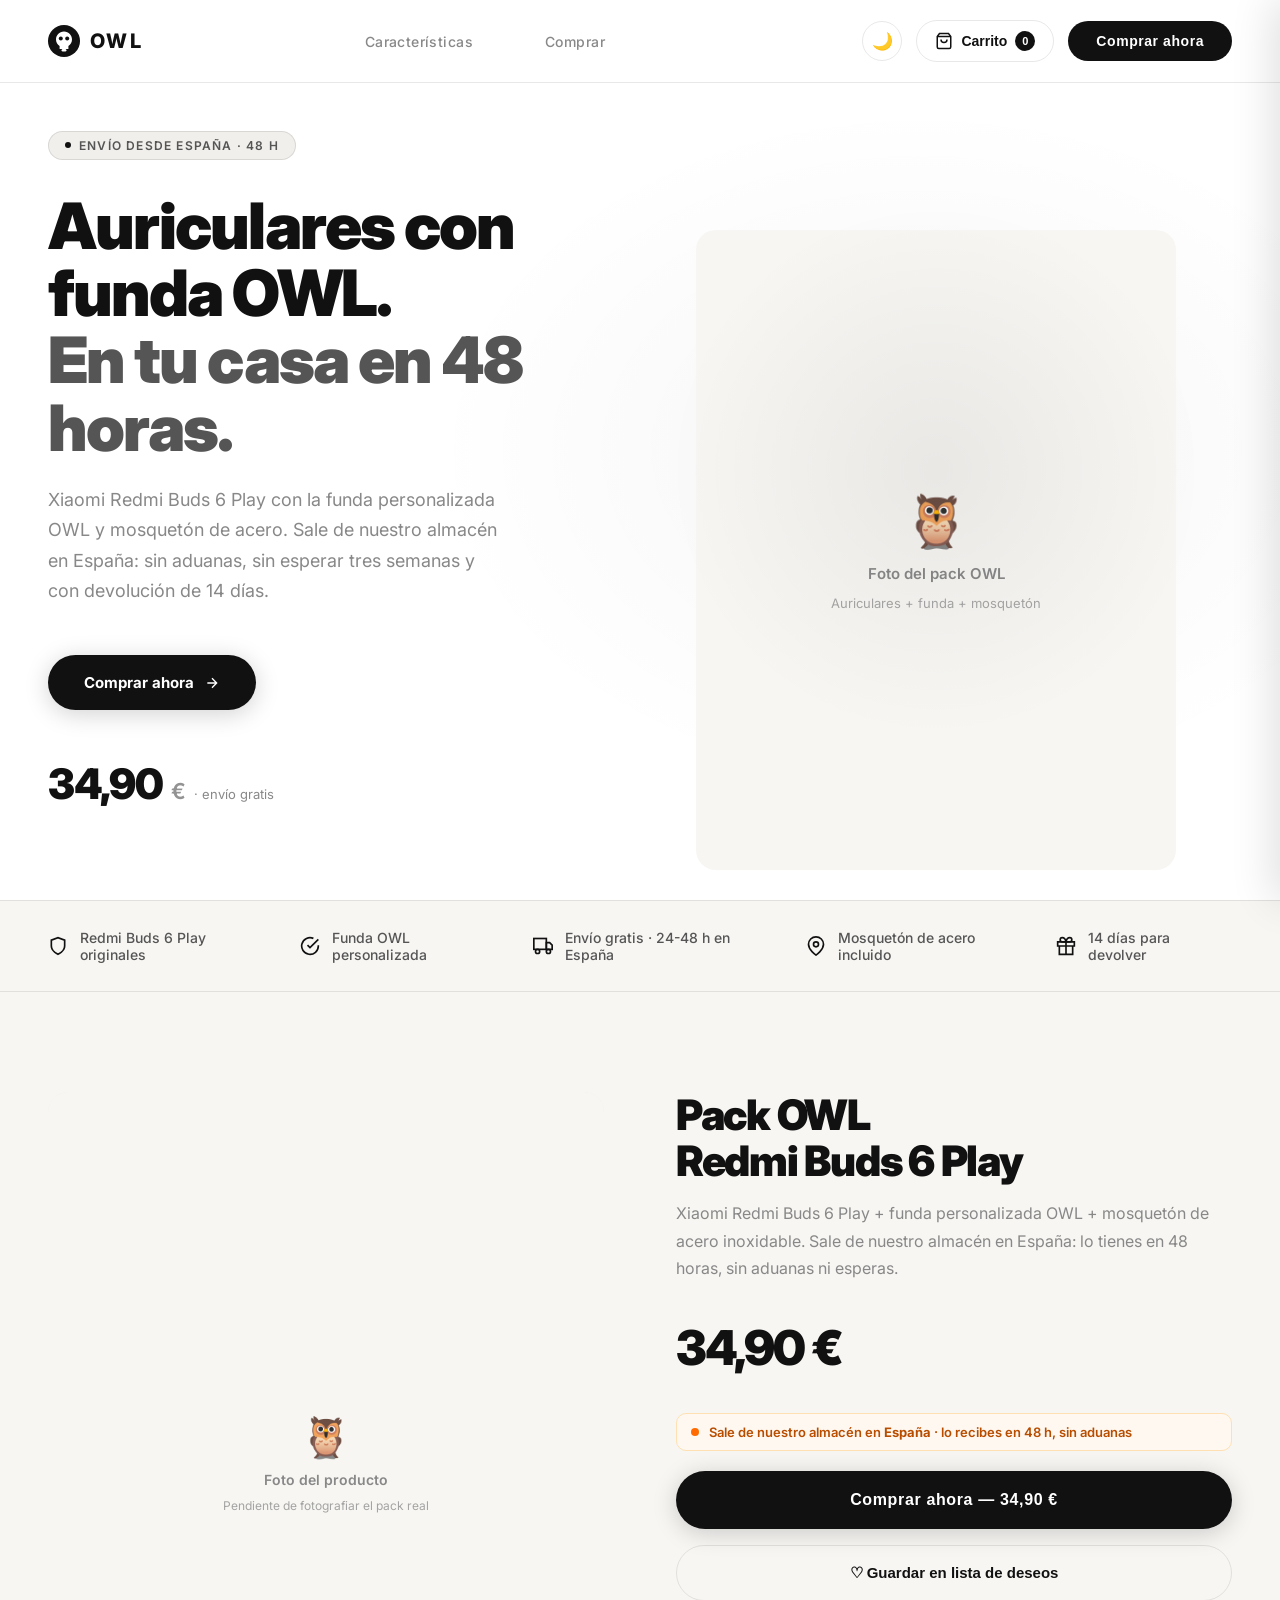
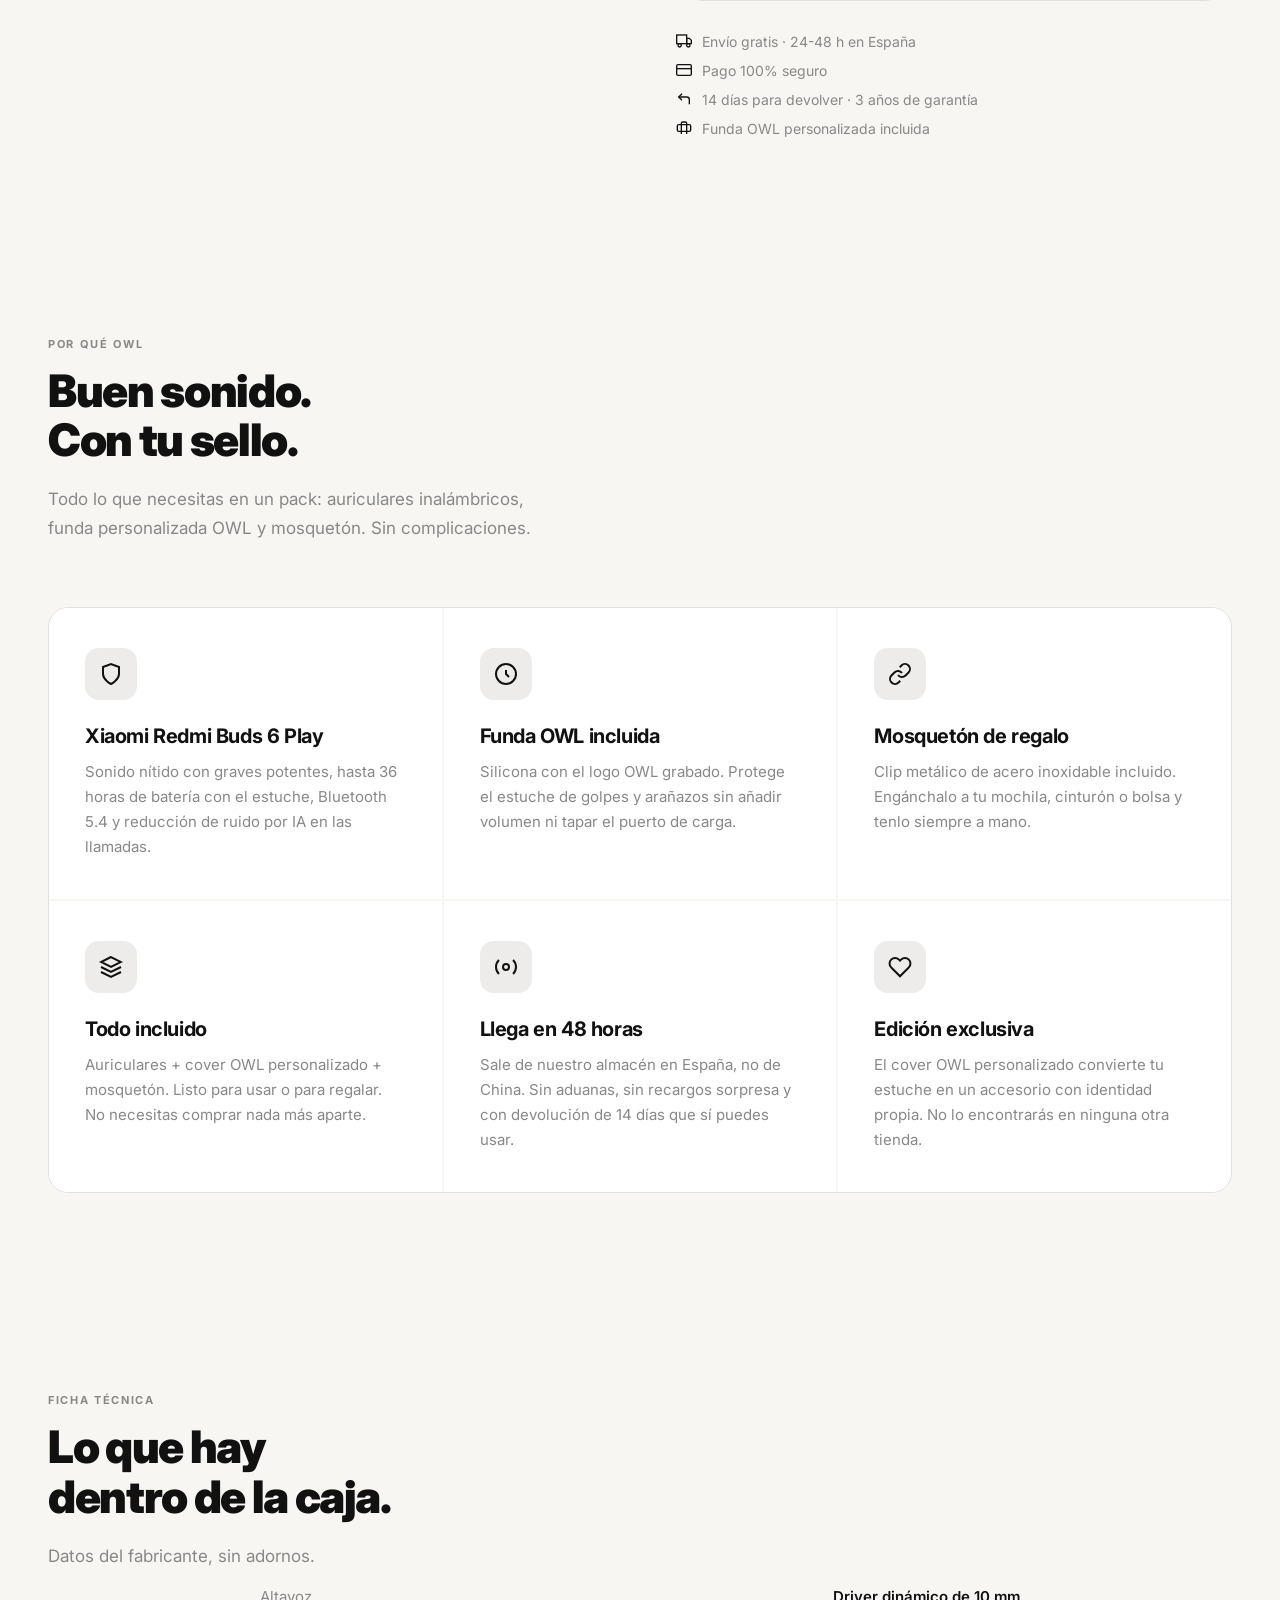
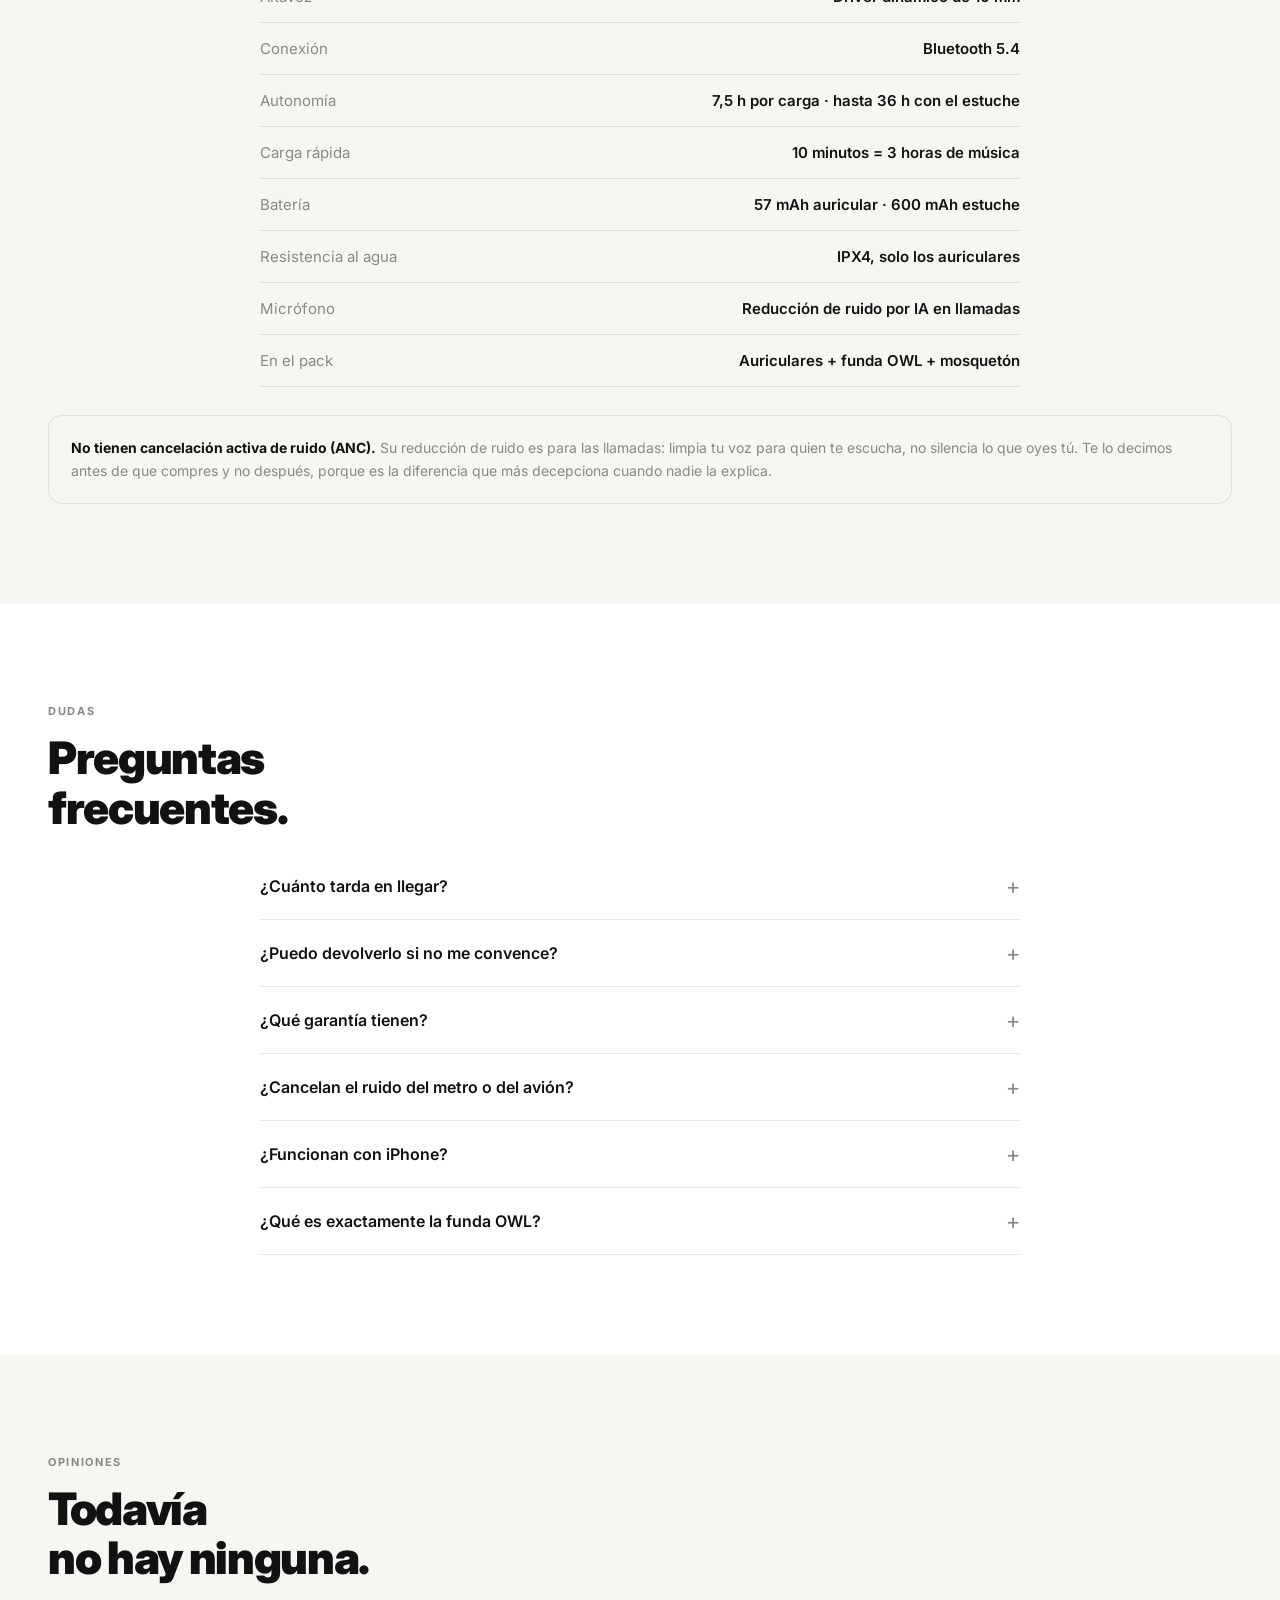
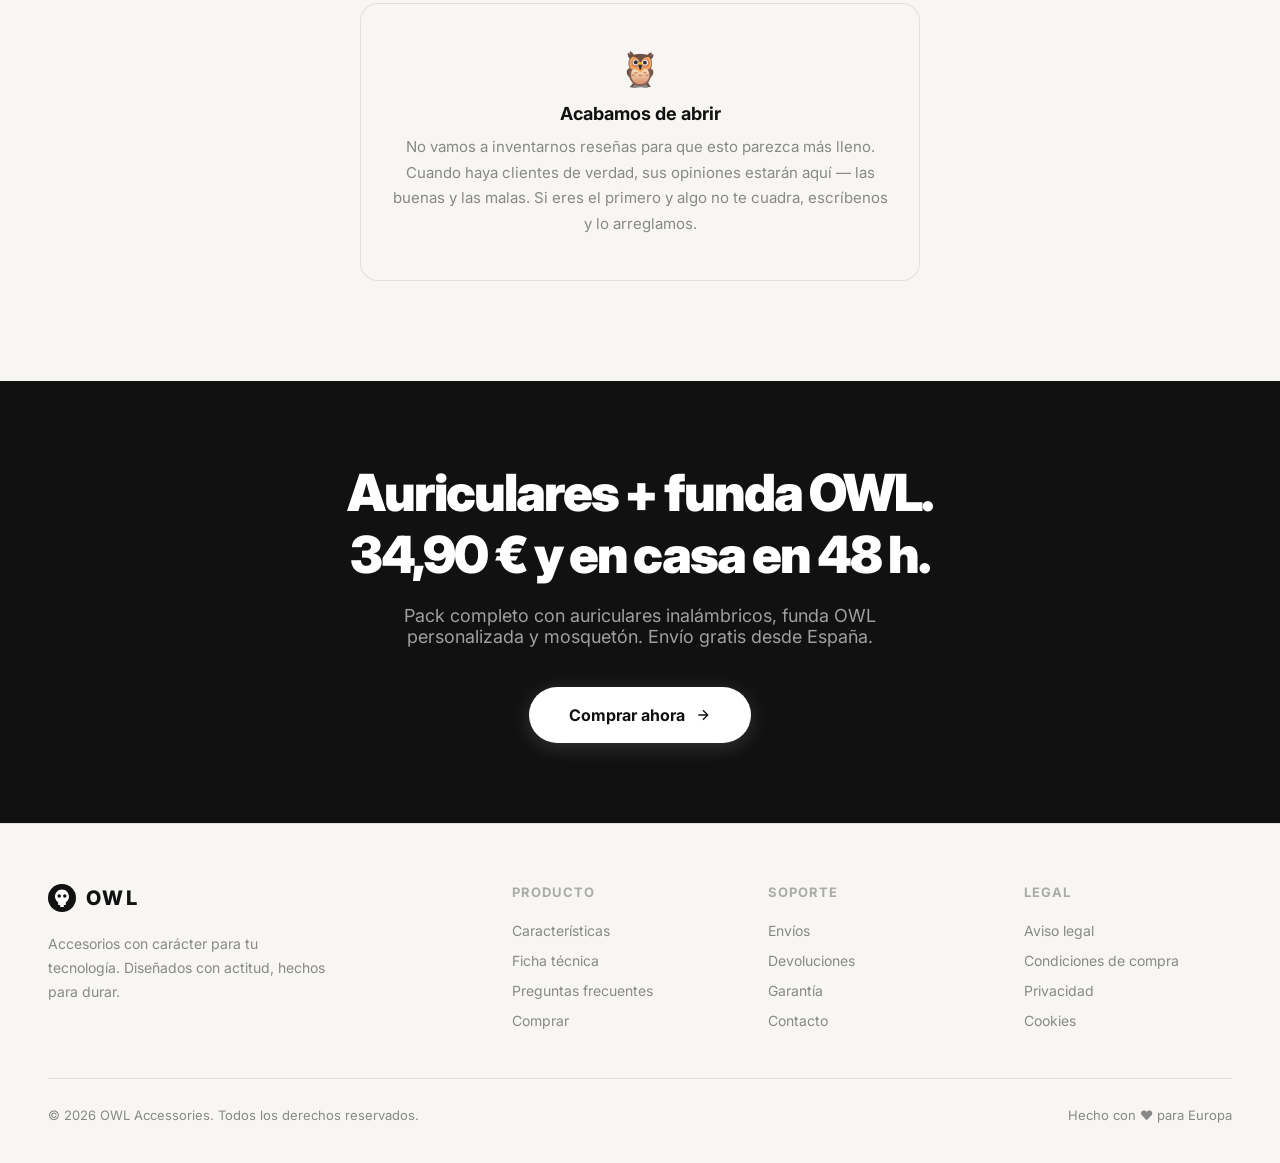
==== commit b496c68f: "Devolver peso a la pagina sin inventarse nada La version de los AirPods tenia siete secciones y nuev" ====
--- a/index.html
+++ b/index.html
@@ -788,6 +788,50 @@
       padding-top: 28px;
       font-size: 13px;
       color: var(--muted);
+    }
+
+    /* ── FICHA TECNICA ───────────────────────── */
+    .specs-wrap { max-width: 760px; margin: 0 auto; }
+    .spec-row {
+      display: flex; justify-content: space-between; gap: 24px;
+      padding: 16px 0; border-bottom: 1px solid var(--border);
+      font-size: 15px;
+    }
+    .spec-row dt { color: var(--muted); }
+    .spec-row dd { font-weight: 600; text-align: right; }
+    .spec-nota {
+      margin-top: 28px; padding: 20px 22px; border-radius: 14px;
+      background: var(--bg2); border: 1px solid var(--border);
+      font-size: 14px; line-height: 1.7; color: var(--muted);
+    }
+    .spec-nota strong { color: var(--text); }
+
+    /* ── PREGUNTAS ───────────────────────────── */
+    .faq-wrap { max-width: 760px; margin: 0 auto; }
+    .faq-item { border-bottom: 1px solid var(--border); }
+    .faq-item summary {
+      cursor: pointer; padding: 20px 0; font-size: 16px; font-weight: 600;
+      list-style: none; display: flex; justify-content: space-between;
+      align-items: center; gap: 16px; min-height: 44px;
+    }
+    .faq-item summary::-webkit-details-marker { display: none; }
+    .faq-item summary::after { content: '+'; font-size: 22px; color: var(--muted); font-weight: 400; }
+    .faq-item[open] summary::after { content: '−'; }
+    .faq-item p { padding: 0 0 20px; font-size: 15px; line-height: 1.75; color: var(--muted); max-width: 62ch; }
+
+    /* ── RESENAS ─────────────────────────────── */
+    .sin-resenas {
+      max-width: 560px; margin: 0 auto; text-align: center;
+      padding: 44px 28px; border-radius: 18px;
+      background: var(--bg2); border: 1px solid var(--border);
+    }
+    .sin-resenas .emo { font-size: 34px; }
+    .sin-resenas h3 { font-size: 18px; font-weight: 700; margin: 14px 0 10px; }
+    .sin-resenas p { font-size: 15px; color: var(--muted); line-height: 1.7; }
+
+    @media (max-width: 560px) {
+      .spec-row { flex-direction: column; gap: 4px; }
+      .spec-row dd { text-align: left; }
     }
 
     /* ── SCROLLED NAV ────────────────────────── */
@@ -1325,7 +1369,7 @@
   </div>
   <div class="trust-item">
     <svg width="20" height="20" fill="none" stroke="currentColor" stroke-width="2" viewBox="0 0 24 24"><path d="M20 12V22H4V12"/><path d="M22 7H2v5h20V7z"/><path d="M12 22V7"/><path d="M12 7H7.5a2.5 2.5 0 0 1 0-5C11 2 12 7 12 7z"/><path d="M12 7h4.5a2.5 2.5 0 0 0 0-5C13 2 12 7 12 7z"/></svg>
-    Cambio en 15 días
+    14 días para devolver
   </div>
 </div>
 
@@ -1346,9 +1390,6 @@
     </div>
 
     <div class="product-info">
-      <div class="product-stars">
-        </div>
-
       <div class="product-name">Pack OWL<br/>Redmi Buds 6 Play</div>
       <p class="product-desc">Xiaomi Redmi Buds 6 Play + funda personalizada OWL + mosquetón de acero inoxidable. Sale de nuestro almacén en España: lo tienes en 48 horas, sin aduanas ni esperas.</p>
 
@@ -1357,7 +1398,7 @@
         
       </div>
 
-
+      <div class="urgency-bar">
         <span class="urgency-dot"></span>
         <span id="urgency-text">Sale de nuestro almacén en <strong>España</strong> · lo recibes en 48 h, sin aduanas</span>
       </div>
@@ -1380,7 +1421,7 @@
         </div>
         <div class="perk">
           <svg width="16" height="16" fill="none" stroke="currentColor" stroke-width="2" viewBox="0 0 24 24"><polyline points="9 14 4 9 9 4"/><path d="M20 20v-7a4 4 0 0 0-4-4H4"/></svg>
-          Cambio en 15 días por defecto de fábrica
+          14 días para devolver · 3 años de garantía
         </div>
         <div class="perk">
           <svg width="16" height="16" fill="none" stroke="currentColor" stroke-width="2" viewBox="0 0 24 24"><path d="M20 7H4a2 2 0 0 0-2 2v6a2 2 0 0 0 2 2h16a2 2 0 0 0 2-2V9a2 2 0 0 0-2-2z"/><path d="M16 21V5a2 2 0 0 0-2-2h-4a2 2 0 0 0-2 2v16"/></svg>
@@ -1446,6 +1487,79 @@
   </div>
 </section>
 
+<!-- ── FICHA TECNICA ─────────────────────────────────────────────── -->
+<section id="ficha" style="background: var(--bg2);">
+  <div class="section-label">Ficha técnica</div>
+  <div class="section-title">Lo que hay<br/>dentro de la caja.</div>
+  <p class="section-sub">Datos del fabricante, sin adornos.</p>
+
+  <dl class="specs-wrap reveal">
+    <div class="spec-row"><dt>Altavoz</dt><dd>Driver dinámico de 10 mm</dd></div>
+    <div class="spec-row"><dt>Conexión</dt><dd>Bluetooth 5.4</dd></div>
+    <div class="spec-row"><dt>Autonomía</dt><dd>7,5 h por carga · hasta 36 h con el estuche</dd></div>
+    <div class="spec-row"><dt>Carga rápida</dt><dd>10 minutos = 3 horas de música</dd></div>
+    <div class="spec-row"><dt>Batería</dt><dd>57 mAh auricular · 600 mAh estuche</dd></div>
+    <div class="spec-row"><dt>Resistencia al agua</dt><dd>IPX4, solo los auriculares</dd></div>
+    <div class="spec-row"><dt>Micrófono</dt><dd>Reducción de ruido por IA en llamadas</dd></div>
+    <div class="spec-row"><dt>En el pack</dt><dd>Auriculares + funda OWL + mosquetón</dd></div>
+  </dl>
+
+  <div class="spec-nota reveal">
+    <strong>No tienen cancelación activa de ruido (ANC).</strong> Su reducción de ruido
+    es para las llamadas: limpia tu voz para quien te escucha, no silencia lo que oyes tú.
+    Te lo decimos antes de que compres y no después, porque es la diferencia que más
+    decepciona cuando nadie la explica.
+  </div>
+</section>
+
+<!-- ── PREGUNTAS ─────────────────────────────────────────────────── -->
+<section id="faq">
+  <div class="section-label">Dudas</div>
+  <div class="section-title">Preguntas<br/>frecuentes.</div>
+
+  <div class="faq-wrap reveal">
+    <details class="faq-item">
+      <summary>¿Cuánto tarda en llegar?</summary>
+      <p>24–48 horas en la península. Portugal y Baleares, 2–4 días hábiles. Resto de Europa, 3–5 días. Sale de almacén en España, así que no hay aduanas ni recargos sorpresa.</p>
+    </details>
+    <details class="faq-item">
+      <summary>¿Puedo devolverlo si no me convence?</summary>
+      <p>Sí. Tienes 14 días naturales desde que lo recibes para devolverlo sin dar ninguna explicación. No hace falta que esté defectuoso: basta con que hayas cambiado de opinión. Los gastos de la devolución corren por tu cuenta en ese caso.</p>
+    </details>
+    <details class="faq-item">
+      <summary>¿Qué garantía tienen?</summary>
+      <p>Tres años de garantía legal desde la entrega. Durante los dos primeros no tienes que demostrar nada: se presume que el defecto ya venía de fábrica. Si falla, lo reparamos o lo cambiamos sin coste, y el envío lo pagamos nosotros.</p>
+    </details>
+    <details class="faq-item">
+      <summary>¿Cancelan el ruido del metro o del avión?</summary>
+      <p>No. Estos auriculares no llevan cancelación activa (ANC). Su reducción de ruido actúa sobre el micrófono, para que se te oiga limpio en las llamadas. Si lo que buscas es silenciar el ruido de fuera, este no es tu producto.</p>
+    </details>
+    <details class="faq-item">
+      <summary>¿Funcionan con iPhone?</summary>
+      <p>Sí. Usan Bluetooth estándar, así que funcionan con cualquier móvil, tablet u ordenador con Bluetooth, sea Android, iPhone, Windows o Mac.</p>
+    </details>
+    <details class="faq-item">
+      <summary>¿Qué es exactamente la funda OWL?</summary>
+      <p>Una funda de silicona con el logo OWL grabado que envuelve el estuche de carga, más un mosquetón de acero inoxidable para engancharlo donde quieras. Protege de golpes y arañazos sin tapar el puerto de carga. Es la parte del pack que no vas a encontrar en otro sitio.</p>
+    </details>
+  </div>
+</section>
+
+<!-- ── RESENAS ───────────────────────────────────────────────────── -->
+<section id="resenas" style="background: var(--bg2);">
+  <div class="section-label">Opiniones</div>
+  <div class="section-title">Todavía<br/>no hay ninguna.</div>
+
+  <div class="sin-resenas reveal">
+    <div class="emo">🦉</div>
+    <h3>Acabamos de abrir</h3>
+    <p>No vamos a inventarnos reseñas para que esto parezca más lleno.
+    Cuando haya clientes de verdad, sus opiniones estarán aquí — las buenas y las malas.
+    Si eres el primero y algo no te cuadra, escríbenos y lo arreglamos.</p>
+  </div>
+</section>
+
+
 <!-- ── TESTIMONIALS ───────────────────────────────────────────────── -->
 
 
@@ -1479,6 +1593,8 @@
       <h4>Producto</h4>
       <ul>
         <li><a href="#features">Características</a></li>
+        <li><a href="#ficha">Ficha técnica</a></li>
+        <li><a href="#faq">Preguntas frecuentes</a></li>
         <li><a href="#producto">Comprar</a></li>
       </ul>
     </div>
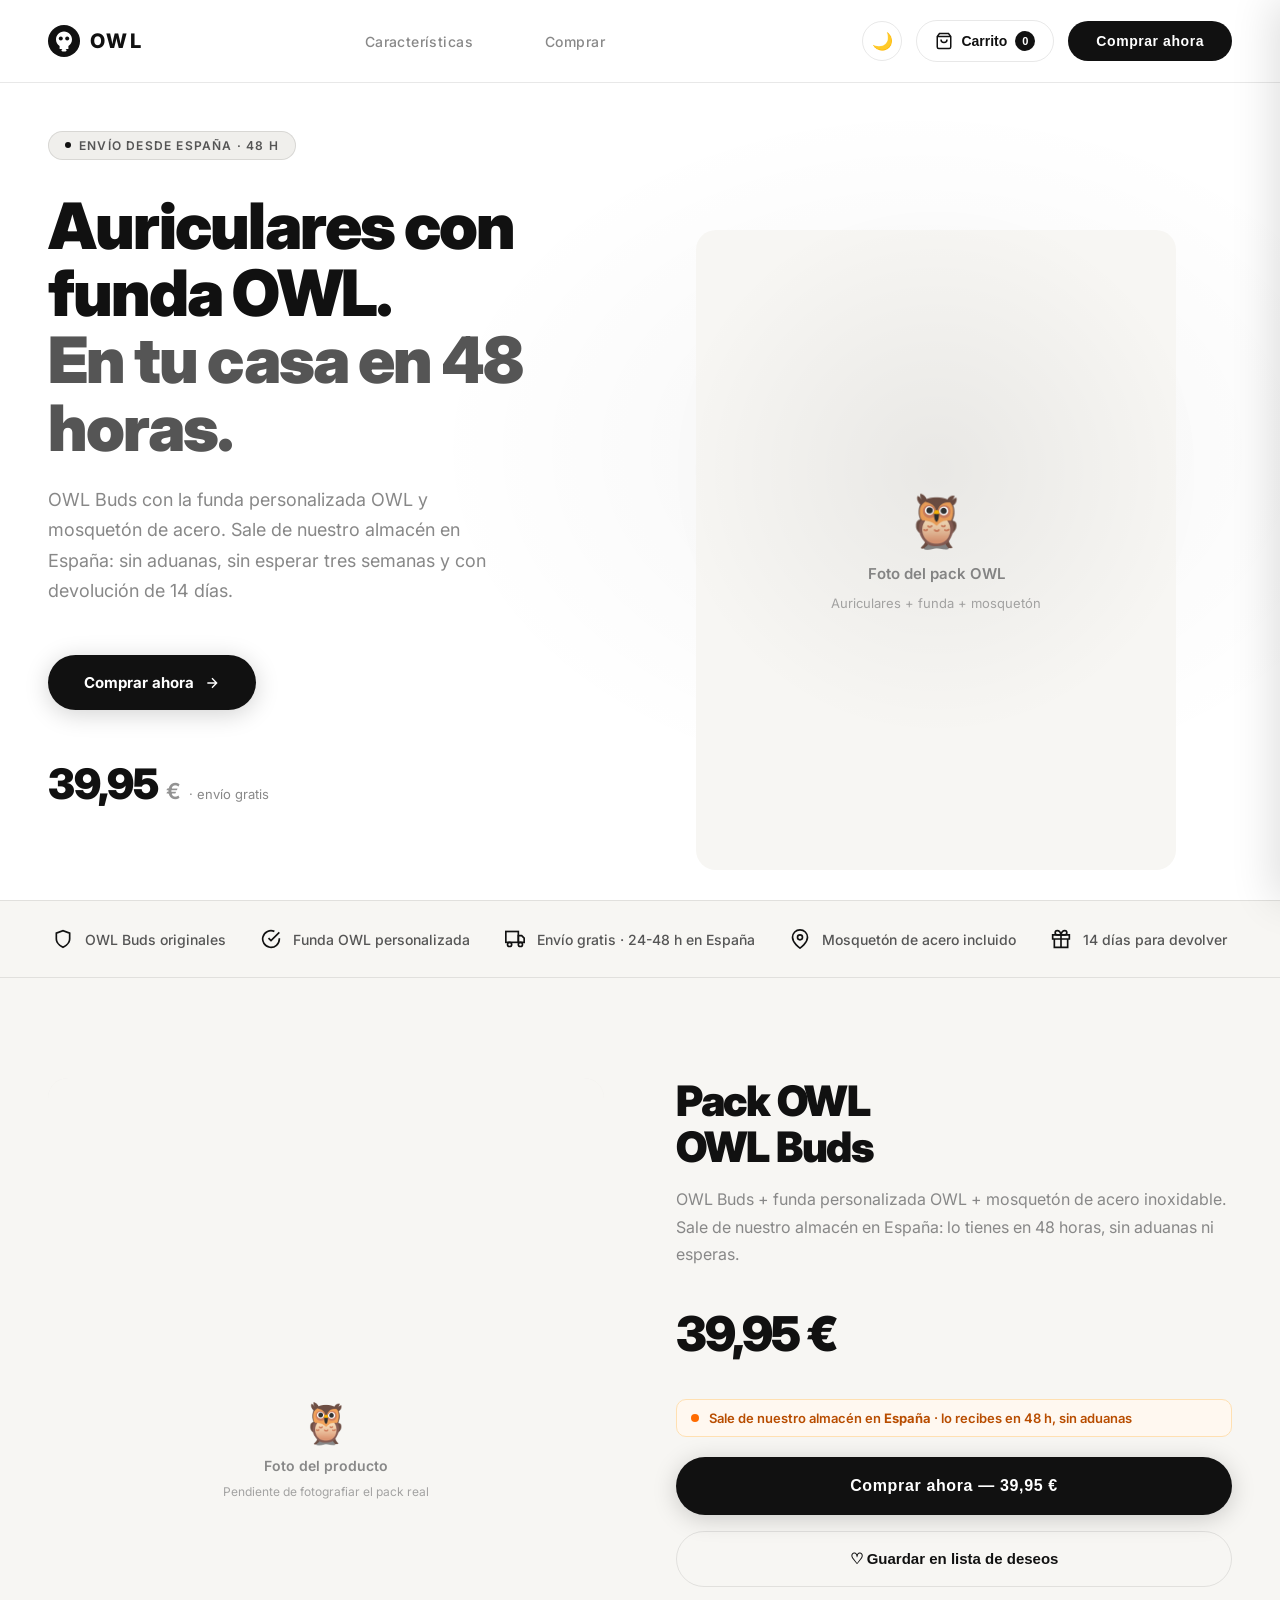
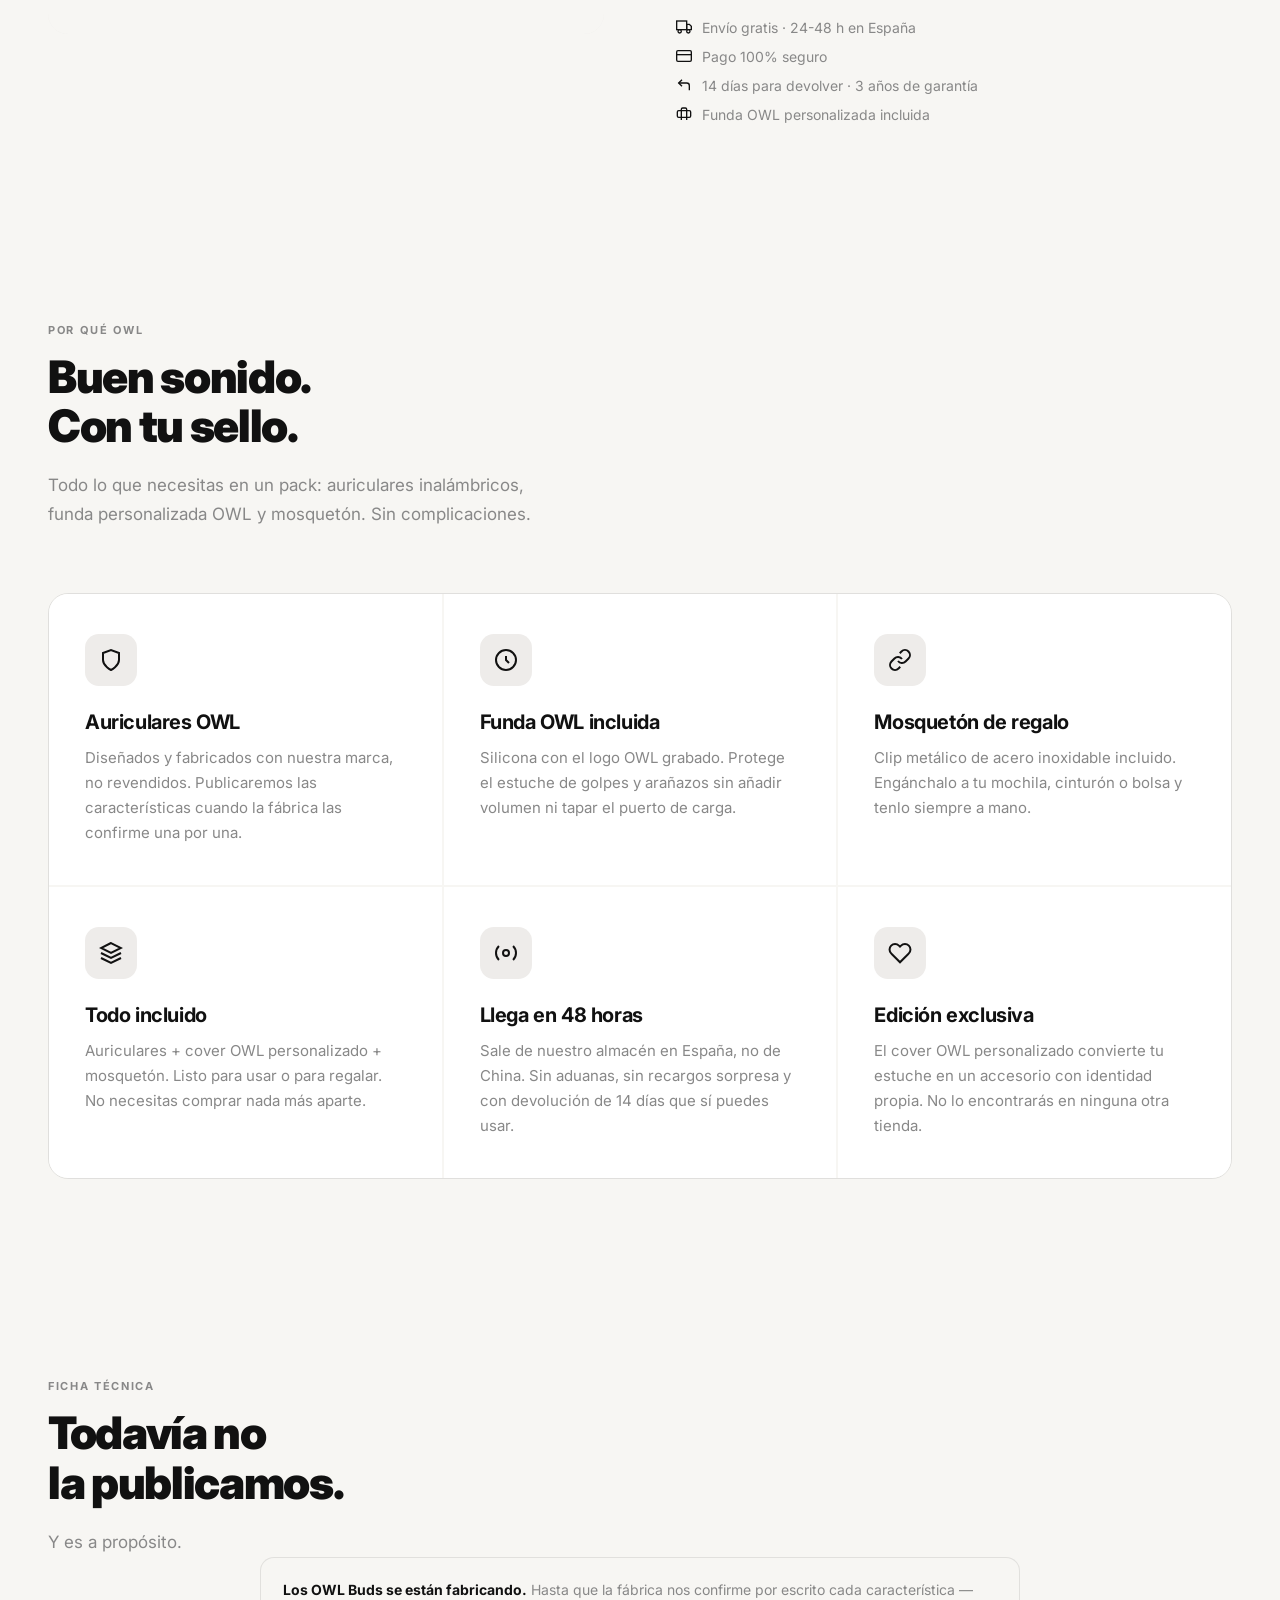
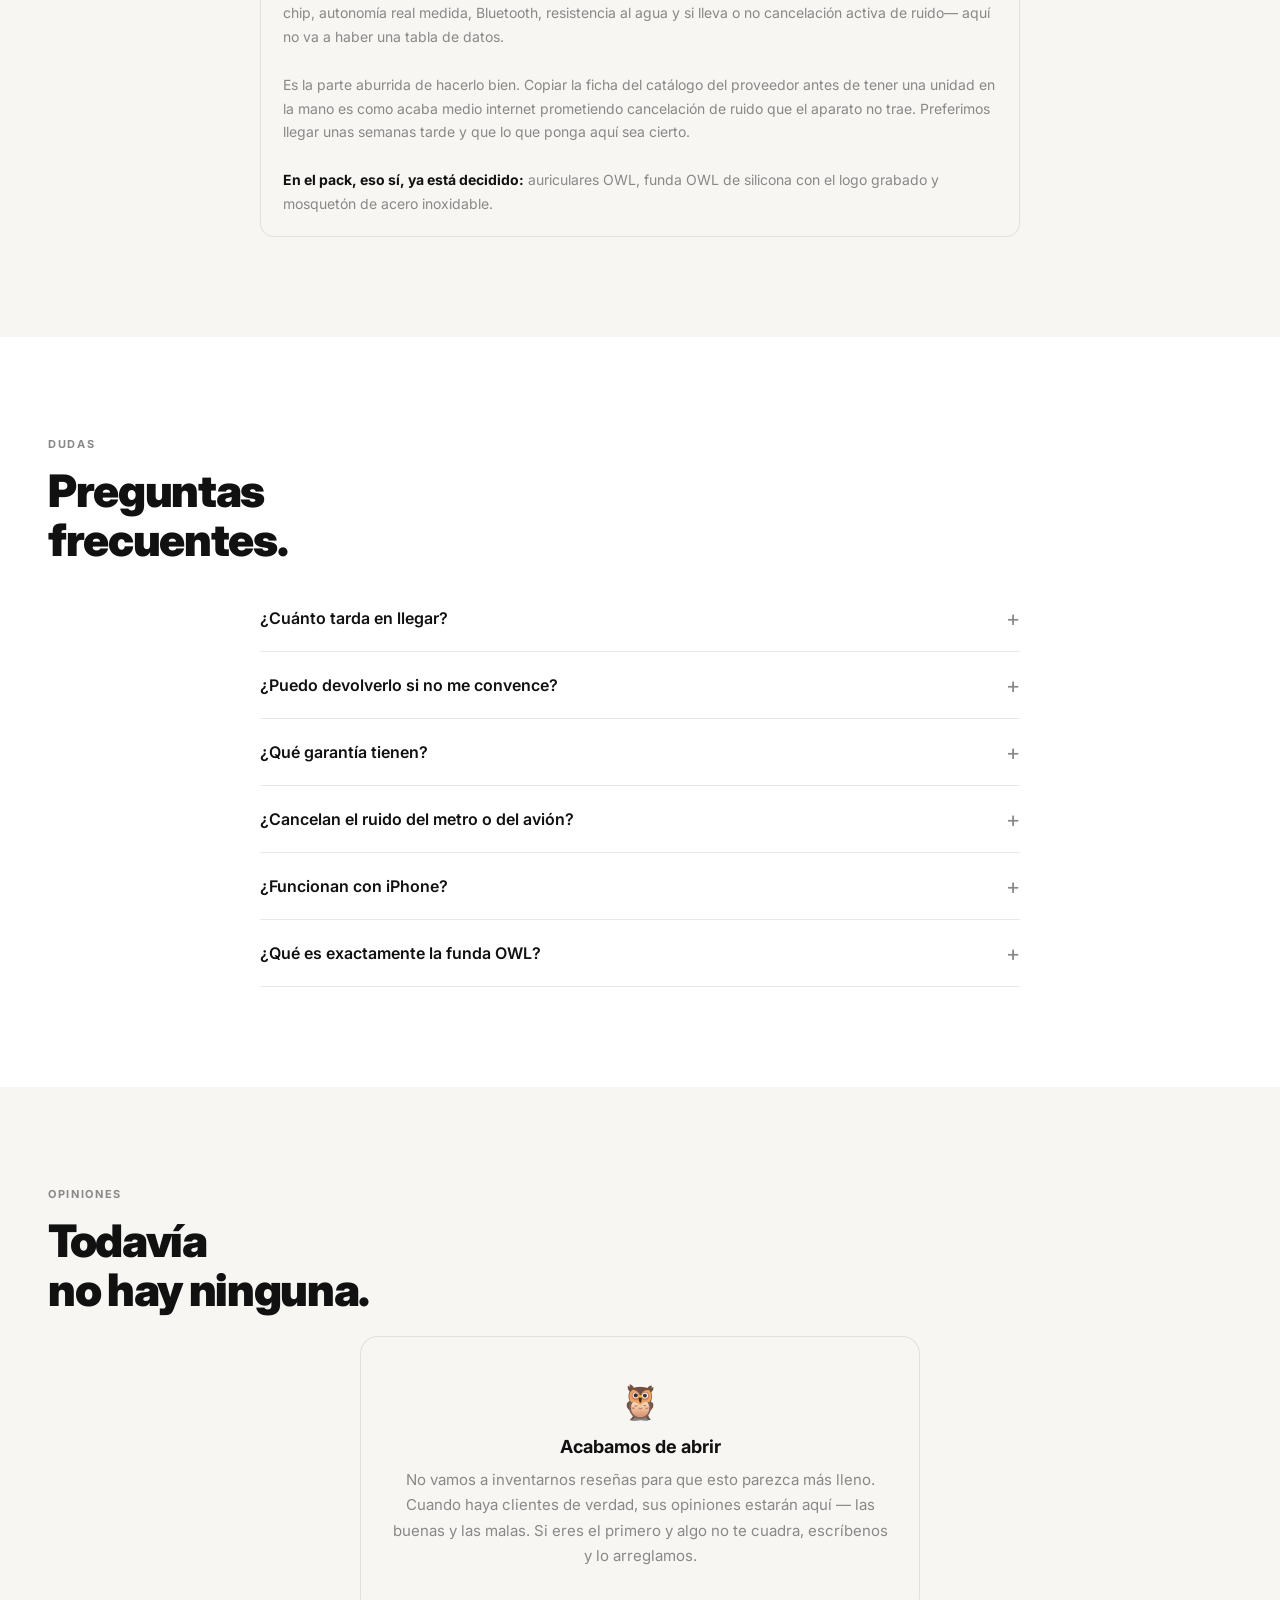
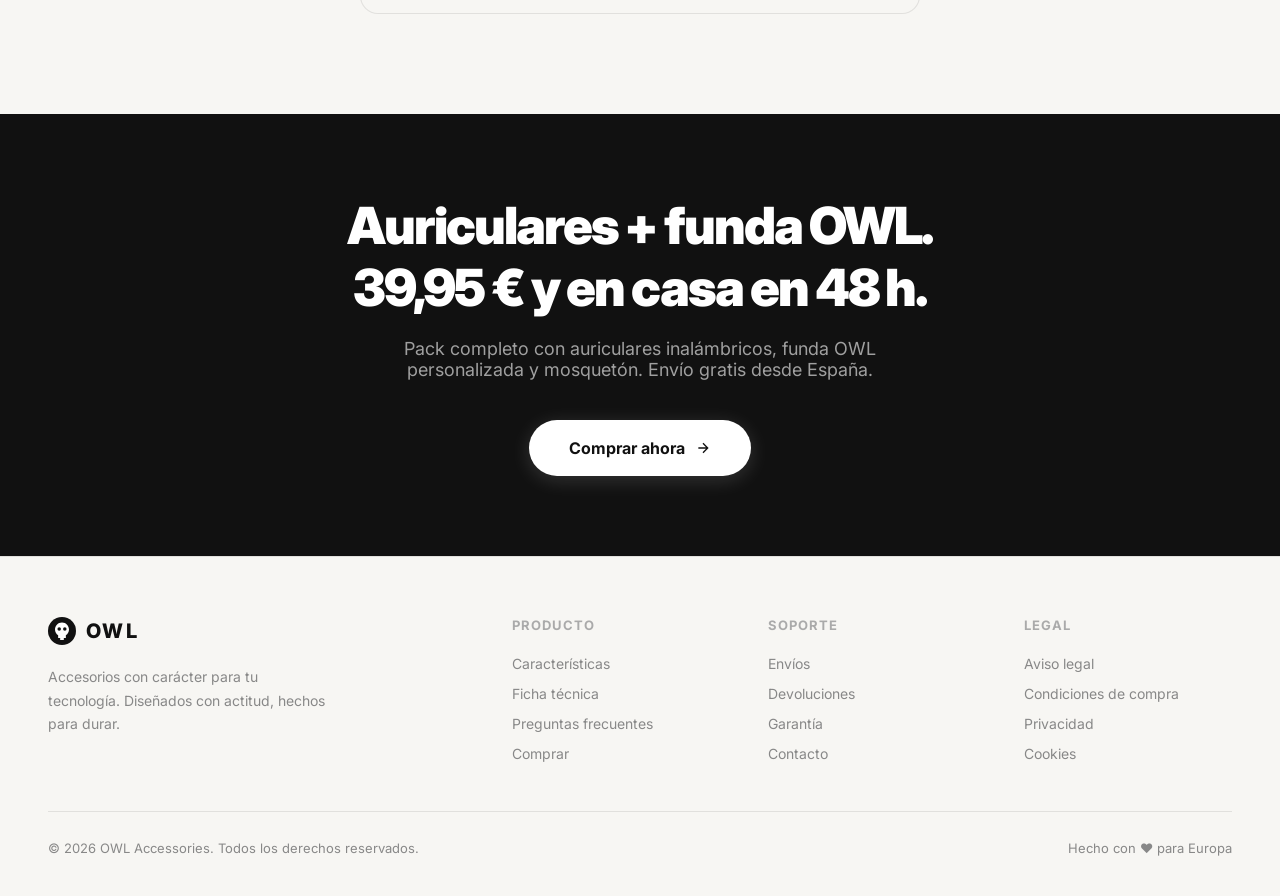
==== commit fc767317: "Pasar a marca propia: OWL Buds a 39,95 con la funda incluida Se deja de revender marca ajena. El pac" ====
--- a/index.html
+++ b/index.html
@@ -5,14 +5,14 @@
   <meta name="viewport" content="width=device-width, initial-scale=1.0" />
   <link rel="icon" type="image/svg+xml" href="/favicon.svg" />
   <title>OWL — Auriculares + funda OWL, enviado desde España</title>
-  <meta name="description" content="Xiaomi Redmi Buds 6 Play + funda OWL + mosquetón por 34,90 €. Sale de España: lo recibes en 48 h, sin aduanas." />
+  <meta name="description" content="OWL Buds + funda OWL + mosquetón por 39,95 €. Sale de España: lo recibes en 48 h, sin aduanas." />
   <meta property="og:title" content="OWL — Auriculares + funda OWL, enviado desde España" />
-  <meta property="og:description" content="Redmi Buds 6 Play + funda OWL + mosquetón por 34,90 €. Desde España en 48 h." />
+  <meta property="og:description" content="OWL Buds + funda OWL + mosquetón por 39,95 €. Desde España en 48 h." />
   <meta property="og:image" content="/favicon.svg" />
   <meta property="og:type" content="website" />
   <meta name="twitter:card" content="summary_large_image" />
   <meta name="twitter:title" content="OWL — Auriculares + funda OWL, enviado desde España" />
-  <meta name="twitter:description" content="Redmi Buds 6 Play + funda OWL por 34,90 €. Desde España en 48 h." />
+  <meta name="twitter:description" content="OWL Buds + funda OWL por 39,95 €. Desde España en 48 h." />
   <meta name="twitter:image" content="/favicon.svg" />
   <link rel="preconnect" href="https://fonts.googleapis.com" />
   <link href="https://fonts.googleapis.com/css2?family=Inter:wght@300;400;500;600;700;800;900&display=swap" rel="stylesheet" />
@@ -1329,7 +1329,7 @@
   <div class="hero-text">
     <div class="hero-badge">Envío desde España · 48 h</div>
     <h1>Auriculares con funda OWL.<br/><em>En tu casa en 48 horas.</em></h1>
-    <p>Xiaomi Redmi Buds 6 Play con la funda personalizada OWL y mosquetón de acero. Sale de nuestro almacén en España: sin aduanas, sin esperar tres semanas y con devolución de 14 días.</p>
+    <p>OWL Buds con la funda personalizada OWL y mosquetón de acero. Sale de nuestro almacén en España: sin aduanas, sin esperar tres semanas y con devolución de 14 días.</p>
     <div class="hero-actions">
       <a href="#producto" class="btn-primary">
         Comprar ahora
@@ -1337,7 +1337,7 @@
       </a>
     </div>
     <div class="hero-price-tag">
-      <span class="price">34,90</span>
+      <span class="price">39,95</span>
       <span class="currency">€</span>
       <span class="label">· envío gratis</span>
     </div>
@@ -1353,7 +1353,7 @@
 <div class="trust-bar">
   <div class="trust-item">
     <svg width="20" height="20" fill="none" stroke="currentColor" stroke-width="2" viewBox="0 0 24 24"><path d="M12 22s8-4 8-10V5l-8-3-8 3v7c0 6 8 10 8 10z"/></svg>
-    Redmi Buds 6 Play originales
+    OWL Buds originales
   </div>
   <div class="trust-item">
     <svg width="20" height="20" fill="none" stroke="currentColor" stroke-width="2" viewBox="0 0 24 24"><path d="M22 11.08V12a10 10 0 1 1-5.93-9.14"/><path d="M22 4L12 14.01l-3-3"/></svg>
@@ -1390,11 +1390,11 @@
     </div>
 
     <div class="product-info">
-      <div class="product-name">Pack OWL<br/>Redmi Buds 6 Play</div>
-      <p class="product-desc">Xiaomi Redmi Buds 6 Play + funda personalizada OWL + mosquetón de acero inoxidable. Sale de nuestro almacén en España: lo tienes en 48 horas, sin aduanas ni esperas.</p>
+      <div class="product-name">Pack OWL<br/>OWL Buds</div>
+      <p class="product-desc">OWL Buds + funda personalizada OWL + mosquetón de acero inoxidable. Sale de nuestro almacén en España: lo tienes en 48 horas, sin aduanas ni esperas.</p>
 
       <div class="product-price-block">
-        <span class="product-price" id="product-price-display">34,90 €</span>
+        <span class="product-price" id="product-price-display">39,95 €</span>
         
       </div>
 
@@ -1404,7 +1404,7 @@
       </div>
 
       <button class="add-to-cart">
-        Comprar ahora — 34,90 €
+        Comprar ahora — 39,95 €
       </button>
       <button class="wishlist-btn">
         ♡ Guardar en lista de deseos
@@ -1446,8 +1446,8 @@
       <div class="feature-icon">
         <svg width="24" height="24" fill="none" stroke="currentColor" stroke-width="2" viewBox="0 0 24 24"><path d="M12 22s8-4 8-10V5l-8-3-8 3v7c0 6 8 10 8 10z"/></svg>
       </div>
-      <h3>Xiaomi Redmi Buds 6 Play</h3>
-      <p>Sonido nítido con graves potentes, hasta 36 horas de batería con el estuche, Bluetooth 5.4 y reducción de ruido por IA en las llamadas.</p>
+      <h3>Auriculares OWL</h3>
+      <p>Diseñados y fabricados con nuestra marca, no revendidos. Publicaremos las características cuando la fábrica las confirme una por una.</p>
     </div>
     <div class="feature-card">
       <div class="feature-icon">
@@ -1490,25 +1490,22 @@
 <!-- ── FICHA TECNICA ─────────────────────────────────────────────── -->
 <section id="ficha" style="background: var(--bg2);">
   <div class="section-label">Ficha técnica</div>
-  <div class="section-title">Lo que hay<br/>dentro de la caja.</div>
-  <p class="section-sub">Datos del fabricante, sin adornos.</p>
-
-  <dl class="specs-wrap reveal">
-    <div class="spec-row"><dt>Altavoz</dt><dd>Driver dinámico de 10 mm</dd></div>
-    <div class="spec-row"><dt>Conexión</dt><dd>Bluetooth 5.4</dd></div>
-    <div class="spec-row"><dt>Autonomía</dt><dd>7,5 h por carga · hasta 36 h con el estuche</dd></div>
-    <div class="spec-row"><dt>Carga rápida</dt><dd>10 minutos = 3 horas de música</dd></div>
-    <div class="spec-row"><dt>Batería</dt><dd>57 mAh auricular · 600 mAh estuche</dd></div>
-    <div class="spec-row"><dt>Resistencia al agua</dt><dd>IPX4, solo los auriculares</dd></div>
-    <div class="spec-row"><dt>Micrófono</dt><dd>Reducción de ruido por IA en llamadas</dd></div>
-    <div class="spec-row"><dt>En el pack</dt><dd>Auriculares + funda OWL + mosquetón</dd></div>
-  </dl>
-
-  <div class="spec-nota reveal">
-    <strong>No tienen cancelación activa de ruido (ANC).</strong> Su reducción de ruido
-    es para las llamadas: limpia tu voz para quien te escucha, no silencia lo que oyes tú.
-    Te lo decimos antes de que compres y no después, porque es la diferencia que más
-    decepciona cuando nadie la explica.
+  <div class="section-title">Todavía no<br/>la publicamos.</div>
+  <p class="section-sub">Y es a propósito.</p>
+
+  <div class="spec-nota reveal" style="max-width:760px;margin:0 auto">
+    <strong>Los OWL Buds se están fabricando.</strong> Hasta que la fábrica nos
+    confirme por escrito cada característica —chip, autonomía real medida,
+    Bluetooth, resistencia al agua y si lleva o no cancelación activa de ruido—
+    aquí no va a haber una tabla de datos.
+    <br/><br/>
+    Es la parte aburrida de hacerlo bien. Copiar la ficha del catálogo del
+    proveedor antes de tener una unidad en la mano es como acaba medio internet
+    prometiendo cancelación de ruido que el aparato no trae. Preferimos llegar
+    unas semanas tarde y que lo que ponga aquí sea cierto.
+    <br/><br/>
+    <strong>En el pack, eso sí, ya está decidido:</strong> auriculares OWL,
+    funda OWL de silicona con el logo grabado y mosquetón de acero inoxidable.
   </div>
 </section>
 
@@ -1532,7 +1529,7 @@
     </details>
     <details class="faq-item">
       <summary>¿Cancelan el ruido del metro o del avión?</summary>
-      <p>No. Estos auriculares no llevan cancelación activa (ANC). Su reducción de ruido actúa sobre el micrófono, para que se te oiga limpio en las llamadas. Si lo que buscas es silenciar el ruido de fuera, este no es tu producto.</p>
+      <p>Todavía no podemos responderte, y preferimos decírtelo así. Los OWL Buds están en fabricación y no vamos a prometer cancelación activa de ruido hasta tener una unidad probada en la mano. En cuanto la fábrica lo confirme, lo pondremos aquí — diga lo que diga.</p>
     </details>
     <details class="faq-item">
       <summary>¿Funcionan con iPhone?</summary>
@@ -1565,7 +1562,7 @@
 
 <!-- ── CTA BANNER ─────────────────────────────────────────────────── -->
 <div class="cta-banner">
-  <h2>Auriculares + funda OWL.<br/>34,90 € y en casa en 48 h.</h2>
+  <h2>Auriculares + funda OWL.<br/>39,95 € y en casa en 48 h.</h2>
   <p>Pack completo con auriculares inalámbricos, funda OWL personalizada y mosquetón. Envío gratis desde España.</p>
   <a href="#producto" class="btn-dark">
     Comprar ahora
@@ -1680,7 +1677,7 @@
   // ── FOTOS POR MODELO (foto única por modelo) ─────────────────────
   // Un solo producto. Las fotos deben ser del producto REAL: las que hay
   // del producto REAL. Hasta entonces la ficha muestra un marcador.
-  const modelPhotos = { 'Redmi Buds 6 Play': [] };
+  const modelPhotos = { 'OWL Buds': [] };
  // _unused — kept for reference only
 
   function setMainImg(src) {
@@ -1690,7 +1687,7 @@
   }
 
   function loadModelPhotos(model) {
-    const photos = modelPhotos[model] || modelPhotos['Redmi Buds 6 Play'];
+    const photos = modelPhotos[model] || modelPhotos['OWL Buds'];
     const strip  = document.getElementById('thumbs-strip');
     strip.innerHTML = '';
     photos.forEach((src, i) => {
@@ -1709,7 +1706,7 @@
   }
 
   // Init thumbs con el modelo activo por defecto
-  loadModelPhotos('Redmi Buds 6 Play');
+  loadModelPhotos('OWL Buds');
 
   // ── SMOOTH LINKS ─────────────────────────────────────────────────
   document.querySelectorAll('a[href^="#"]').forEach(a => {
@@ -1739,7 +1736,7 @@
   function saveCart() { localStorage.setItem('owl-cart', JSON.stringify(cart)); }
 
   function getActiveModel() {
-    return { model: 'Redmi Buds 6 Play', price: 34.9 };
+    return { model: 'OWL Buds', price: 39.95 };
   }
 
   function renderCart() {
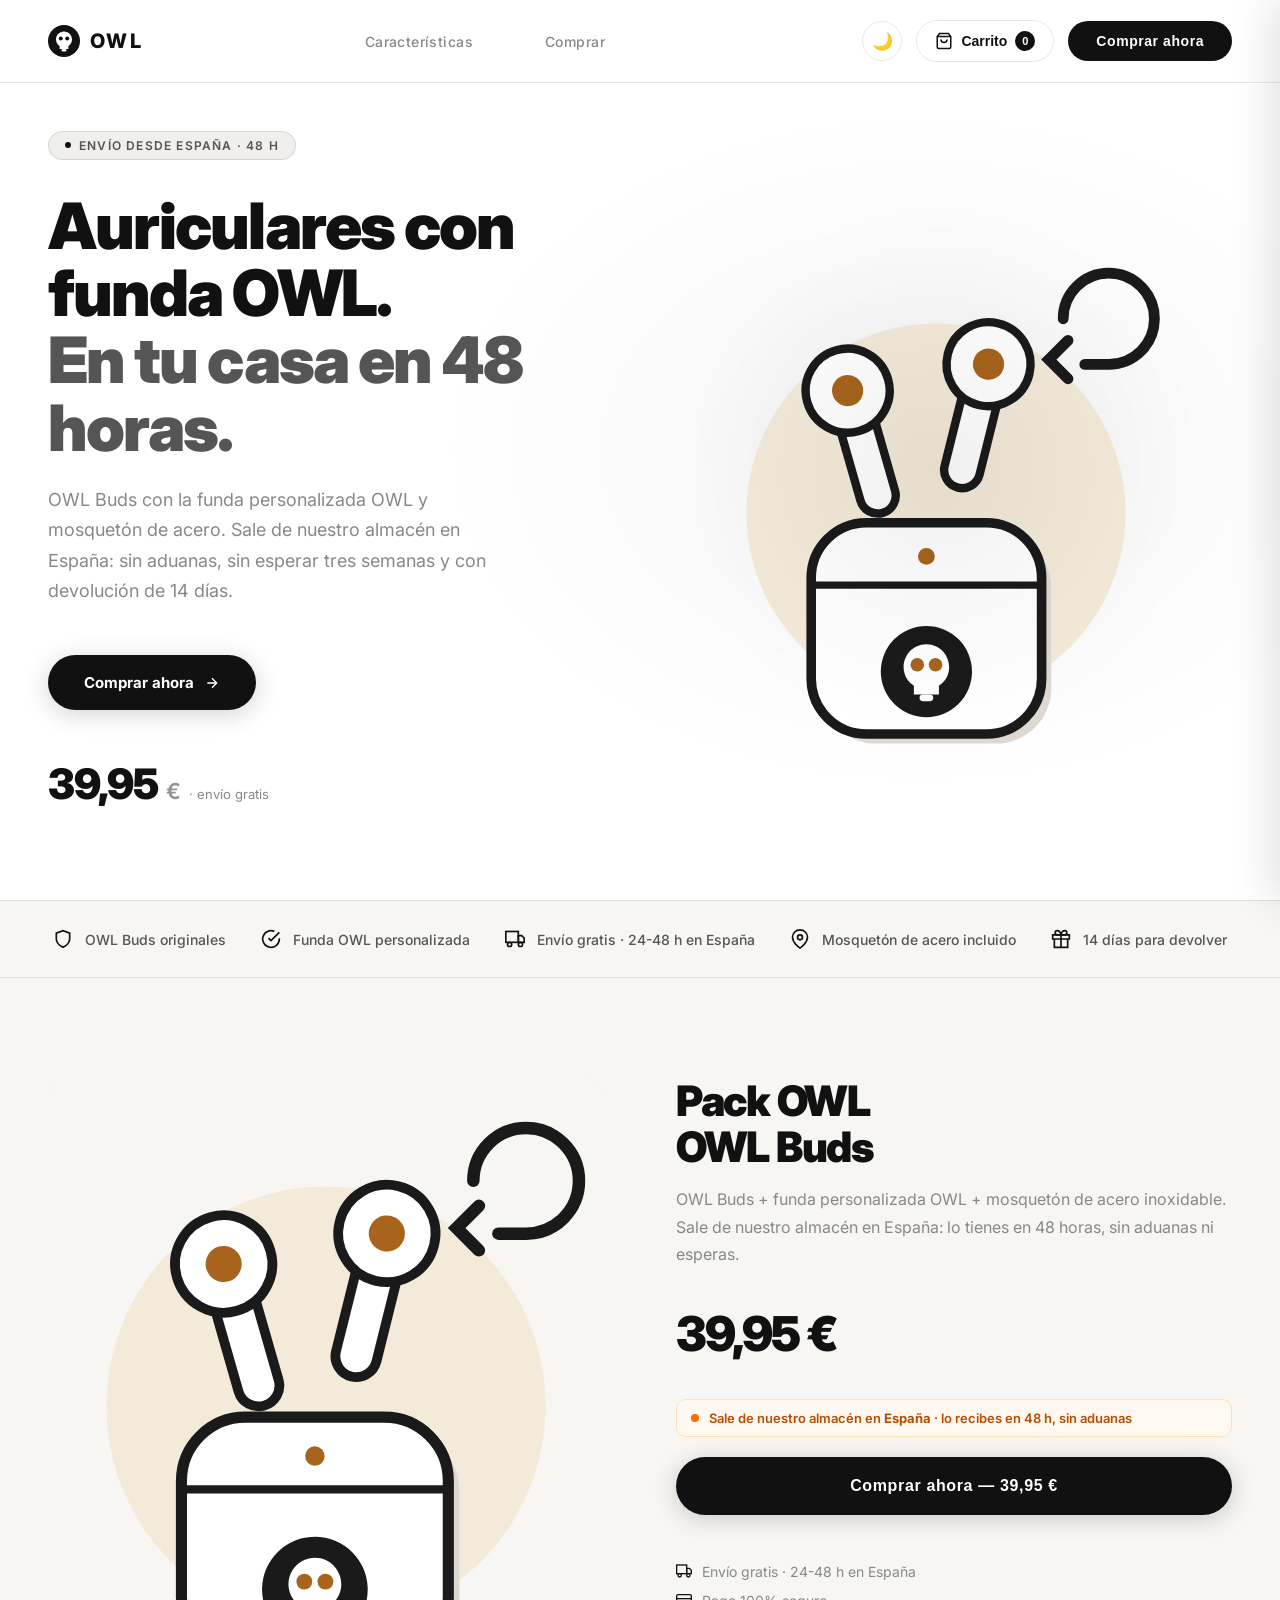
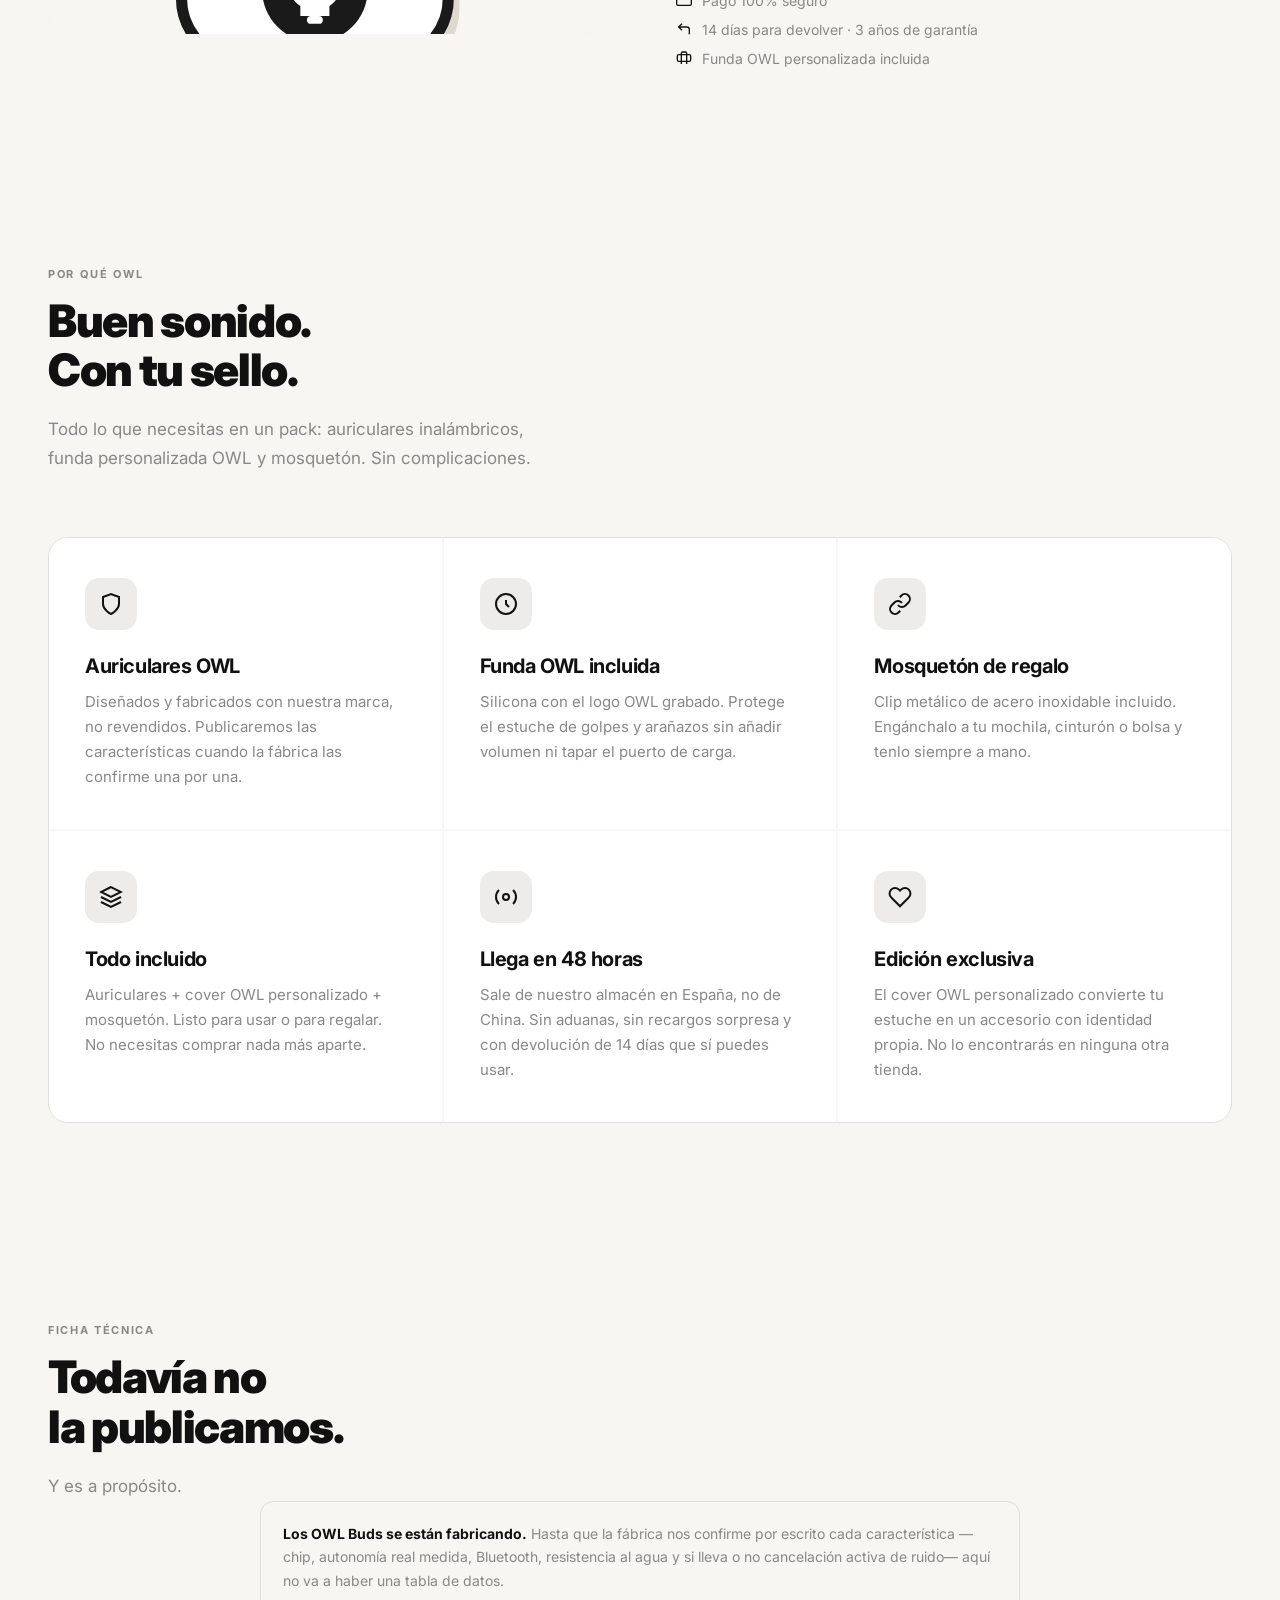
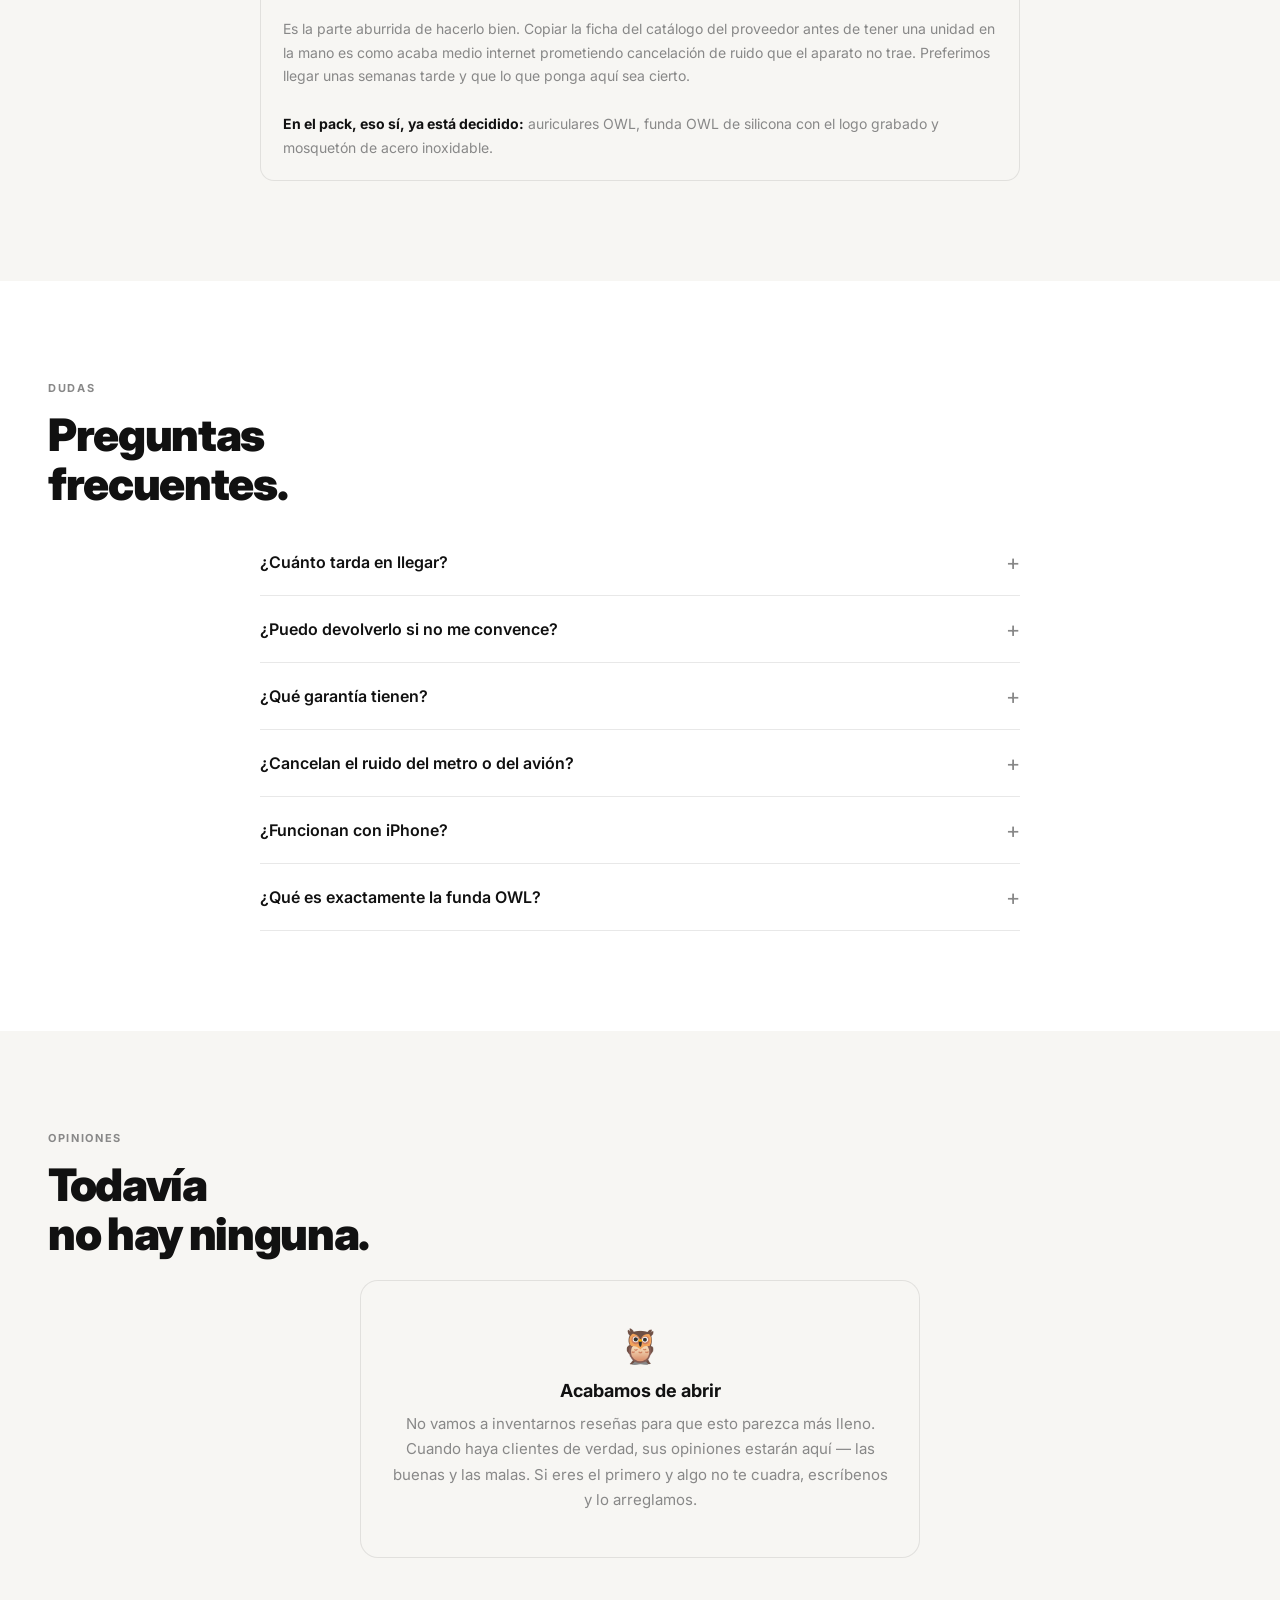
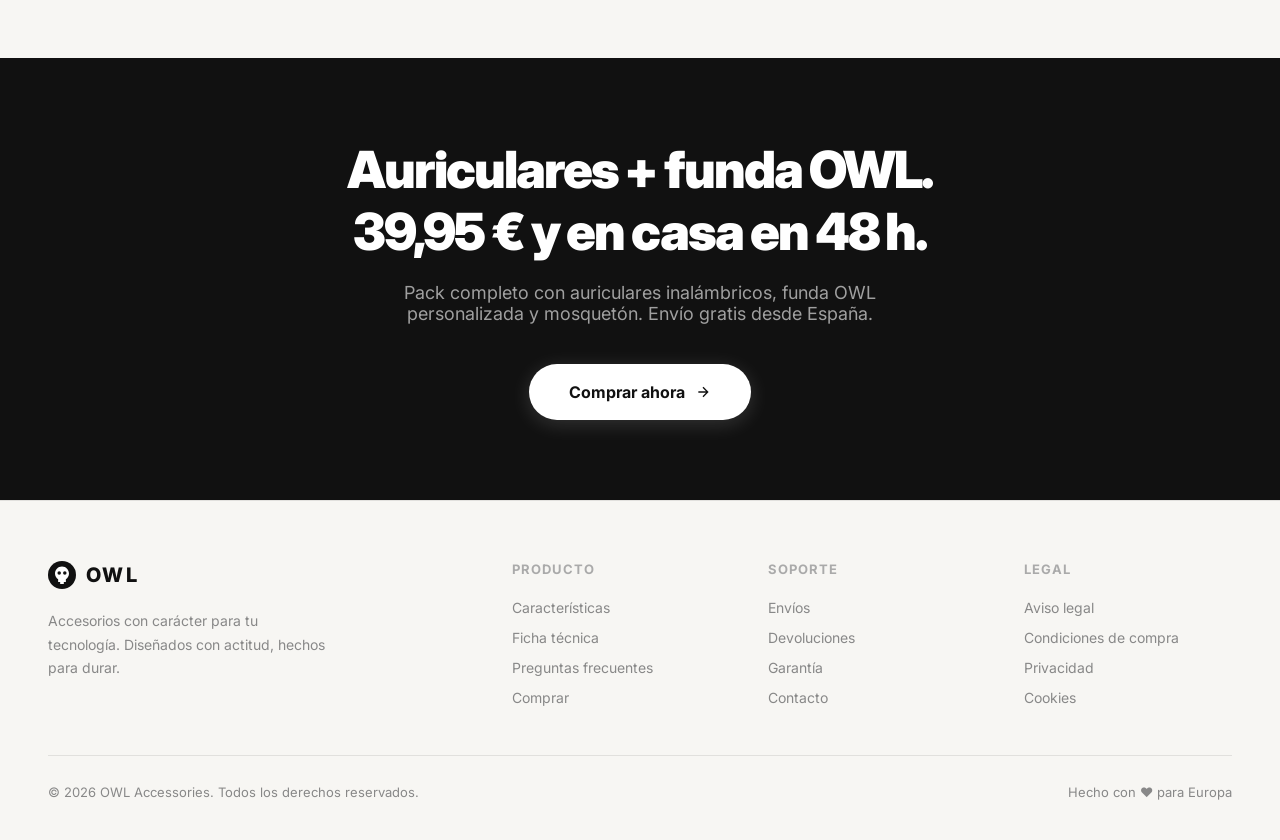
==== commit 14c57a02: "Interfaz: ilustracion del pack, color de marca y barra de compra movil El hueco con el emoji de buho" ====
--- a/index.html
+++ b/index.html
@@ -25,6 +25,15 @@
       --bg3:    #eeecea;
       --text:   #111111;
       --accent: #111111;
+      /* Ambar de marca. El boton principal sigue siendo negro: el ambar
+         es el detalle, no el protagonista. Si lo pintas todo, no destaca nada. */
+      --ambar:      #a8641c;
+      --ambar-soft: #f4ead9;
+      /* Colores de la ilustracion, redefinidos en modo oscuro mas abajo. */
+      --ilu-fondo:  #efece6;
+      --ilu-cuerpo: #ffffff;
+      --ilu-linea:  #1a1a1a;
+      --ilu-sombra: #ddd8d0;
       --muted:  #888888;
       --border: rgba(0,0,0,0.09);
       --radius: 20px;
@@ -42,6 +51,12 @@
       --border: rgba(255,255,255,0.09);
       --nav-bg: rgba(10,10,10,0.88);
       --nav-scrolled: rgba(10,10,10,0.97);
+      --ambar:      #d9a250;
+      --ambar-soft: #2a2115;
+      --ilu-fondo:  #1a1a1a;
+      --ilu-cuerpo: #2b2b2b;
+      --ilu-linea:  #e8e8e8;
+      --ilu-sombra: #141414;
     }
 
     html { scroll-behavior: smooth; }
@@ -789,6 +804,32 @@
       font-size: 13px;
       color: var(--muted);
     }
+
+    /* ── ILUSTRACION DEL PACK ────────────────── */
+    .pack-ilustracion { width: 100%; height: auto; display: block; }
+
+    /* ── BARRA DE COMPRA EN MOVIL ────────────── */
+    /* En el movil el boton de comprar se queda arriba y el cliente
+       llega al pie sin nada que pulsar. Esta barra aparece al pasar
+       la portada y no se va. */
+    .barra-movil {
+      position: fixed; left: 0; right: 0; bottom: 0; z-index: 95;
+      display: none; align-items: center; gap: 14px;
+      padding: 12px 16px calc(12px + env(safe-area-inset-bottom));
+      background: var(--nav-scrolled); backdrop-filter: blur(20px);
+      border-top: 1px solid var(--border);
+      transform: translateY(110%); transition: transform .28s ease;
+    }
+    .barra-movil.visible { transform: translateY(0); }
+    .barra-movil .bm-precio { font-size: 19px; font-weight: 800; letter-spacing: -.02em; }
+    .barra-movil .bm-sub { font-size: 11.5px; color: var(--muted); display: block; font-weight: 500; }
+    .barra-movil button {
+      margin-left: auto; background: var(--text); color: var(--bg);
+      border: 0; border-radius: 100px; padding: 14px 26px;
+      font-family: inherit; font-size: 15px; font-weight: 700; cursor: pointer;
+      min-height: 48px;
+    }
+    @media (max-width: 760px) { .barra-movil { display: flex; } }
 
     /* ── FICHA TECNICA ───────────────────────── */
     .specs-wrap { max-width: 760px; margin: 0 auto; }
@@ -1256,6 +1297,55 @@
   </style>
 </head>
 <body>
+<svg width="0" height="0" style="position:absolute" aria-hidden="true" focusable="false">
+  <symbol id="ilu-pack" viewBox="0 0 400 480">
+    <circle cx="200" cy="236" r="158" fill="var(--ambar-soft)"/>
+
+    <!-- mosquetón -->
+    <g fill="none" stroke="var(--ilu-linea)" stroke-width="9" stroke-linecap="round">
+      <path d="M306 74c0-21 17-38 38-38s38 17 38 38-17 38-38 38h-20"/>
+      <path d="M310 92l-16 16 16 16"/>
+    </g>
+
+    <!-- auricular izquierdo -->
+    <g transform="translate(92 96) rotate(-16 33 33)">
+      <rect x="18" y="52" width="30" height="92" rx="15"
+            fill="var(--ilu-cuerpo)" stroke="var(--ilu-linea)" stroke-width="7"/>
+      <circle cx="33" cy="38" r="35" fill="var(--ilu-cuerpo)" stroke="var(--ilu-linea)" stroke-width="7"/>
+      <circle cx="33" cy="38" r="13" fill="var(--ambar)"/>
+    </g>
+
+    <!-- auricular derecho -->
+    <g transform="translate(212 74) rotate(14 33 33)">
+      <rect x="18" y="52" width="30" height="92" rx="15"
+            fill="var(--ilu-cuerpo)" stroke="var(--ilu-linea)" stroke-width="7"/>
+      <circle cx="33" cy="38" r="35" fill="var(--ilu-cuerpo)" stroke="var(--ilu-linea)" stroke-width="7"/>
+      <circle cx="33" cy="38" r="13" fill="var(--ambar)"/>
+    </g>
+
+    <!-- estuche con la funda OWL -->
+    <g>
+      <rect x="104" y="252" width="192" height="176" rx="46" fill="var(--ilu-sombra)"/>
+      <rect x="96" y="244" width="192" height="176" rx="46"
+            fill="var(--ilu-cuerpo)" stroke="var(--ilu-linea)" stroke-width="8"/>
+      <path d="M96 296h192" stroke="var(--ilu-linea)" stroke-width="6" stroke-linecap="round"/>
+      <circle cx="192" cy="272" r="7" fill="var(--ambar)"/>
+
+      <!-- logo OWL grabado. Va en negativo dentro del circulo, como la
+           marca: el buho suelto en positivo se lee como una calavera. -->
+      <g transform="translate(154 330) scale(1.9)">
+        <circle cx="20" cy="20" r="20" fill="var(--ilu-linea)"/>
+        <path d="M20 8C14 8 10 13 10 18c0 3.5 1.8 6.5 4.5 8.2V30h11v-3.8C28.2 24.5 30 21.5 30 18c0-5-4-10-10-10z"
+              fill="var(--ilu-cuerpo)"/>
+        <circle cx="16" cy="17" r="3" fill="var(--ambar)"/>
+        <circle cx="24" cy="17" r="3" fill="var(--ambar)"/>
+        <rect x="17" y="30" width="6" height="3" rx="1.5" fill="var(--ilu-cuerpo)"/>
+      </g>
+    </g>
+  </symbol>
+</svg>
+
+
 
 <!-- ── WHATSAPP ──────────────────────────────────────────────────── -->
 <a class="wa-btn" id="wa-btn" hidden href="#" target="_blank" rel="noopener" aria-label="Contactar por WhatsApp">
@@ -1344,7 +1434,10 @@
   </div>
   <div class="hero-visual">
     <div class="hero-img-wrap">
-      <div style="aspect-ratio:3/4;background:var(--bg2);border-radius:20px;display:flex;align-items:center;justify-content:center;flex-direction:column;gap:12px;color:var(--muted);text-align:center;padding:32px"><div style="font-size:52px">🦉</div><div style="font-size:15px;font-weight:600">Foto del pack OWL</div><div style="font-size:13px;opacity:.75">Auriculares + funda + mosquetón</div></div>
+      <svg class="pack-ilustracion" viewBox="0 0 400 480" role="img"
+           aria-label="Ilustración del pack OWL: auriculares, funda con el logo del búho y mosquetón">
+        <use href="#ilu-pack"/>
+      </svg>
     </div>
   </div>
 </section>
@@ -1384,7 +1477,15 @@
   <div class="product-detail">
     <div class="product-images">
       <div class="product-main-img">
-        <div id="main-product-img" style="aspect-ratio:3/4;background:var(--bg2);border-radius:16px;display:flex;align-items:center;justify-content:center;flex-direction:column;gap:10px;color:var(--muted);text-align:center;padding:24px"><div style="font-size:40px">🦉</div><div style="font-size:14px;font-weight:600">Foto del producto</div><div style="font-size:12px;opacity:.75">Pendiente de fotografiar el pack real</div></div>
+        <div id="main-product-img" style="background:var(--bg2);border-radius:16px;overflow:hidden">
+          <svg class="pack-ilustracion" viewBox="0 0 400 480" role="img"
+               aria-label="Ilustración del pack OWL">
+            <use href="#ilu-pack"/>
+          </svg>
+        </div>
+        <p style="font-size:12px;color:var(--muted);text-align:center;margin-top:10px">
+          Ilustración. Las fotos reales llegan con la primera producción.
+        </p>
       </div>
       <div class="product-thumbs-strip" id="thumbs-strip"></div>
     </div>
@@ -1405,9 +1506,6 @@
 
       <button class="add-to-cart">
         Comprar ahora — 39,95 €
-      </button>
-      <button class="wishlist-btn">
-        ♡ Guardar en lista de deseos
       </button>
 
       <div class="product-perks">
@@ -1571,6 +1669,14 @@
 </div>
 
 <!-- ── FOOTER ─────────────────────────────────────────────────────── -->
+<div class="barra-movil" id="barra-movil">
+  <div>
+    <span class="bm-precio">39,95 €</span>
+    <span class="bm-sub">Pack OWL · envío gratis</span>
+  </div>
+  <button id="bm-comprar">Comprar</button>
+</div>
+
 <footer>
   <div class="footer-top">
     <div class="footer-brand">
@@ -1670,15 +1776,37 @@
 
   // ── NAV SCROLL ───────────────────────────────────────────────────
   const nav = document.getElementById('nav');
-  window.addEventListener('scroll', () => {
-    nav.classList.toggle('scrolled', window.scrollY > 40);
-  });
-
-  // ── FOTOS POR MODELO (foto única por modelo) ─────────────────────
-  // Un solo producto. Las fotos deben ser del producto REAL: las que hay
-  // del producto REAL. Hasta entonces la ficha muestra un marcador.
+  const barraMovil = document.getElementById('barra-movil');
+  const hero = document.querySelector('.hero');
+
+  // window.scrollY se queda a 0 en algunos contextos (visores embebidos,
+  // iframes) aunque el documento sí esté desplazado. Se toma el mayor de
+  // los dos para no depender de uno solo.
+  function desplazamiento() {
+    return Math.max(window.scrollY || 0,
+                    document.documentElement.scrollTop || 0,
+                    document.body.scrollTop || 0);
+  }
+
+  function alDesplazar() {
+    const y = desplazamiento();
+    nav.classList.toggle('scrolled', y > 40);
+    // La barra aparece al pasar la portada, donde el botón de comprar
+    // ya se ha quedado arriba fuera de pantalla.
+    if (barraMovil && hero) {
+      barraMovil.classList.toggle('visible', y > hero.offsetHeight * 0.75);
+    }
+  }
+
+  window.addEventListener('scroll', alDesplazar, { passive: true });
+  document.addEventListener('scroll', alDesplazar, { passive: true });
+  alDesplazar();   // por si se entra con la página ya desplazada
+
+  // ── FOTOS POR MODELO ─────────────────────────────────────────────
+  // Vacío a propósito: hasta que haya fotos del producto REAL, la ficha
+  // enseña la ilustración. Poner aquí fotos de otro producto es como
+  // empezó todo esto.
   const modelPhotos = { 'OWL Buds': [] };
- // _unused — kept for reference only
 
   function setMainImg(src) {
     const main = document.getElementById('main-product-img');
@@ -1718,6 +1846,8 @@
 
   // ── MODEL SELECTOR ───────────────────────────────────────────────
   const addToCartBtn = document.querySelector('.add-to-cart');
+  const bmComprar = document.getElementById('bm-comprar');
+  if (bmComprar && addToCartBtn) bmComprar.addEventListener('click', () => addToCartBtn.click());
   // Formatea en euros con coma decimal, como se escribe en España.
   function fmtEur(v) {
     const n = typeof v === 'number' ? v : parseFloat(v);
@@ -1731,9 +1861,29 @@
   });
 
   // ── CART STATE (persistente) ─────────────────────────────────────
-  let cart = JSON.parse(localStorage.getItem('owl-cart') || '[]');
+  // Precios vigentes. Tiene que coincidir con catalogo.py: el servidor
+  // manda sobre esto, y si se separan el cliente ve un precio y paga otro.
+  const PRECIOS = { 'OWL Buds': 39.95 };
+
+  function limpiaCarrito(guardado) {
+    // El carrito vive en localStorage y sobrevive a los cambios de catálogo.
+    // Sin esto, quien tuviera el producto viejo guardado veía su precio viejo
+    // y pagaba el nuevo, porque el servidor ya no reconoce ese modelo.
+    if (!Array.isArray(guardado)) return [];
+    return guardado
+      .filter(i => i && PRECIOS[i.model] !== undefined)
+      .map(i => ({ ...i, price: PRECIOS[i.model], qty: Math.max(1, parseInt(i.qty) || 1) }));
+  }
+
+  let cart = [];
+  try {
+    cart = limpiaCarrito(JSON.parse(localStorage.getItem('owl-cart') || '[]'));
+  } catch (e) {
+    cart = [];   // JSON corrupto: mejor carrito vacío que página rota
+  }
 
   function saveCart() { localStorage.setItem('owl-cart', JSON.stringify(cart)); }
+  saveCart();   // reescribe el guardado ya saneado
 
   function getActiveModel() {
     return { model: 'OWL Buds', price: 39.95 };
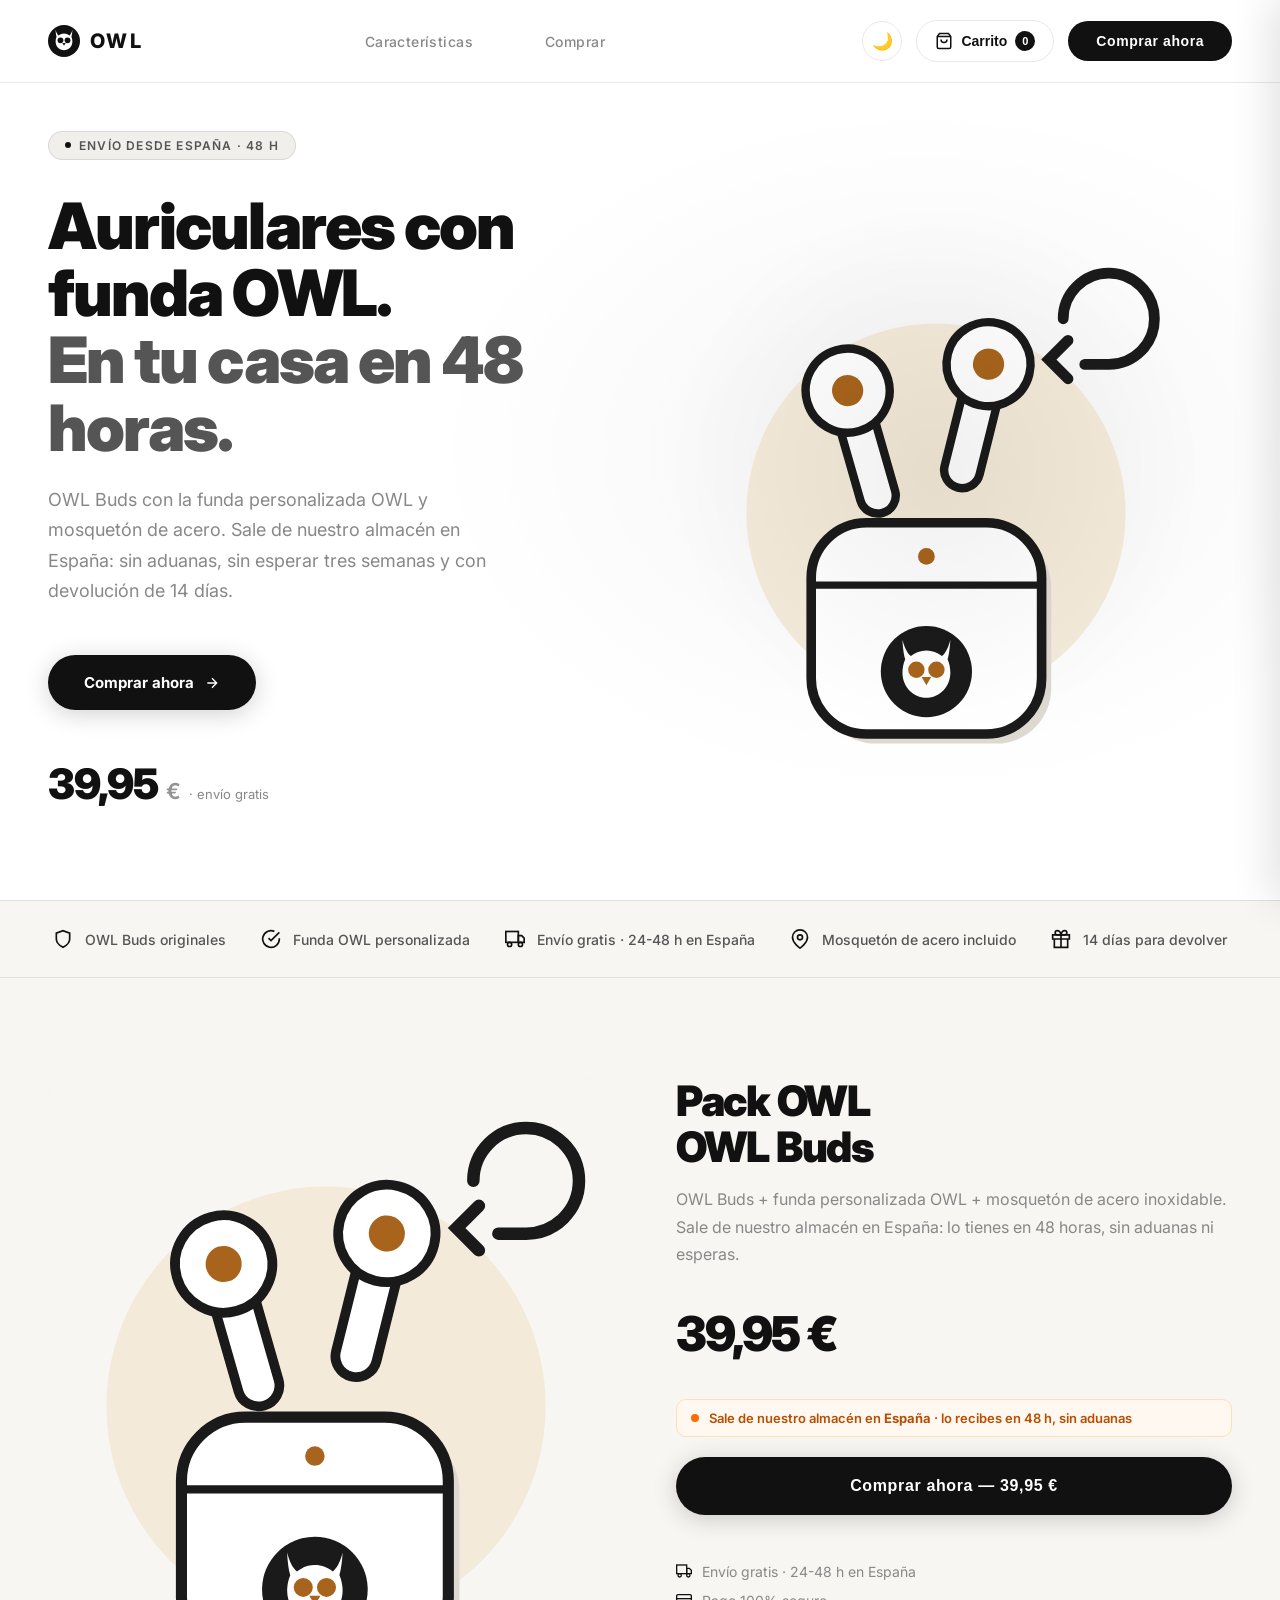
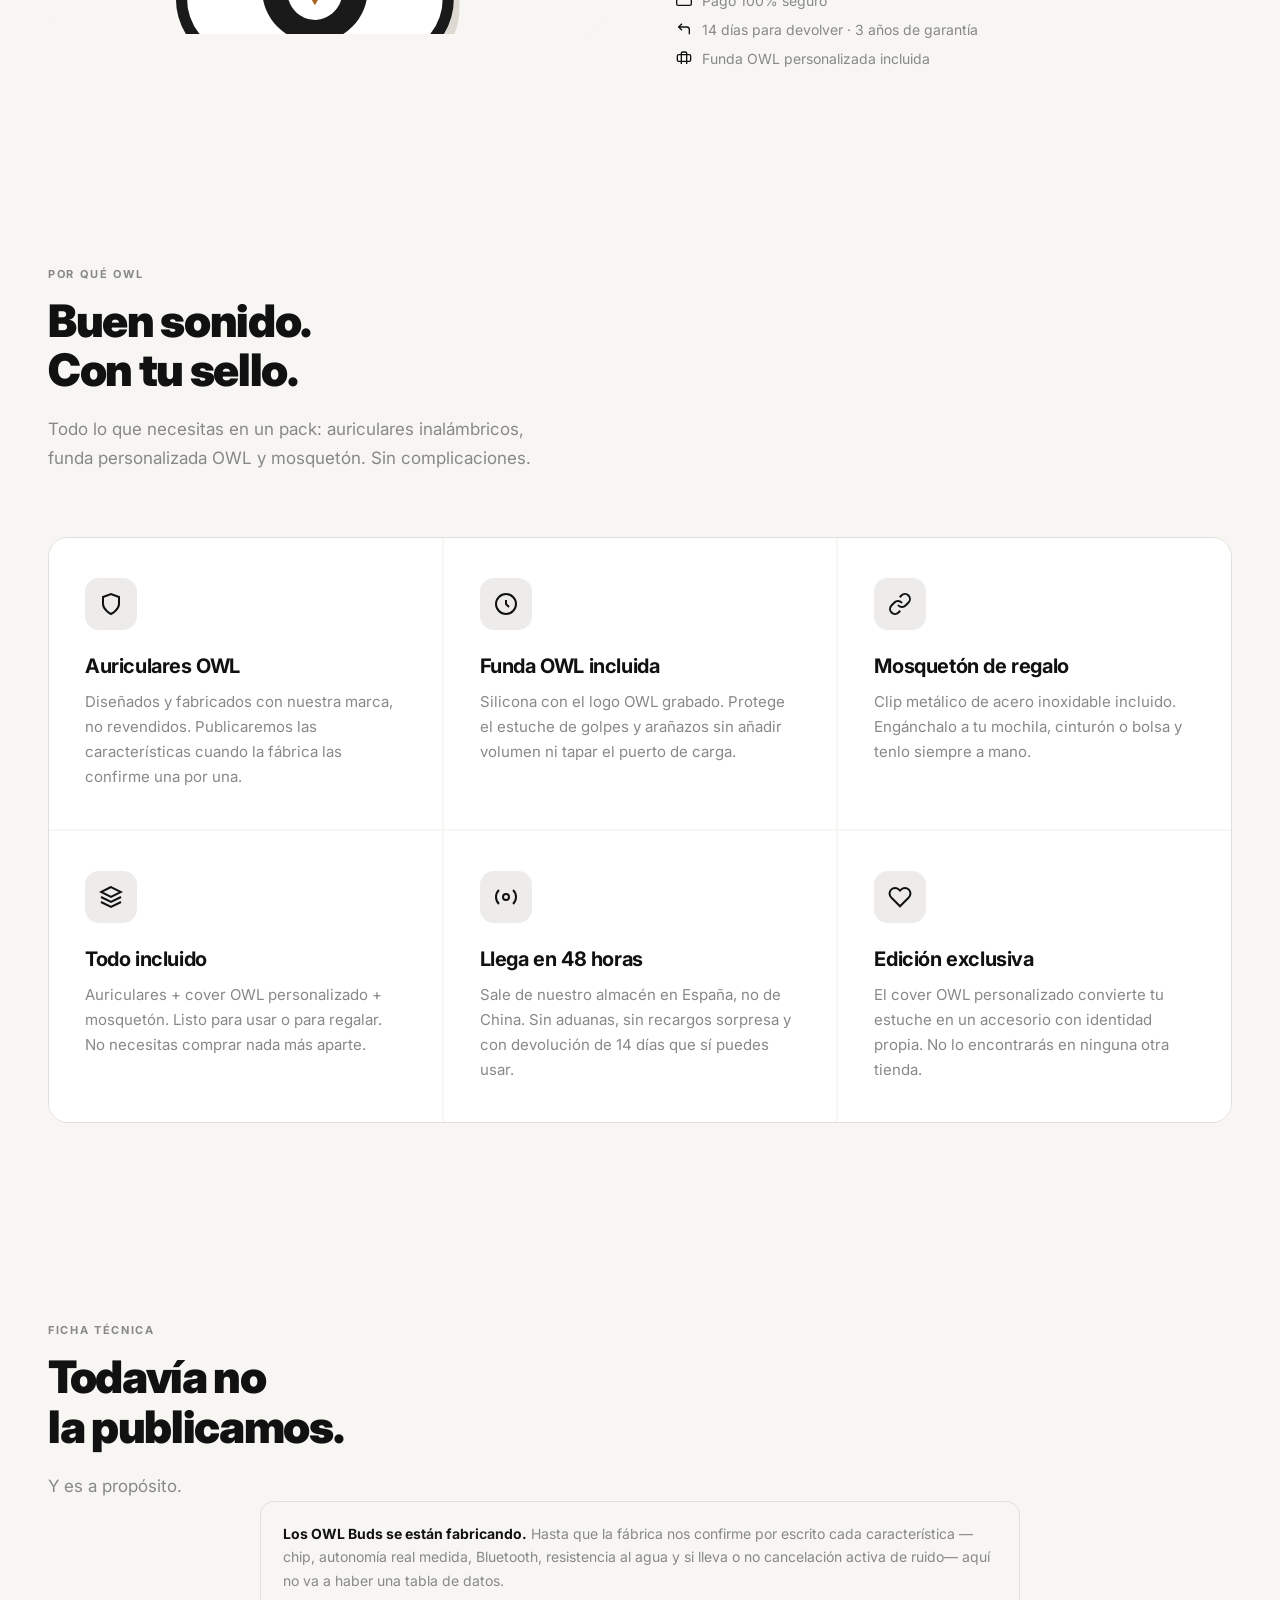
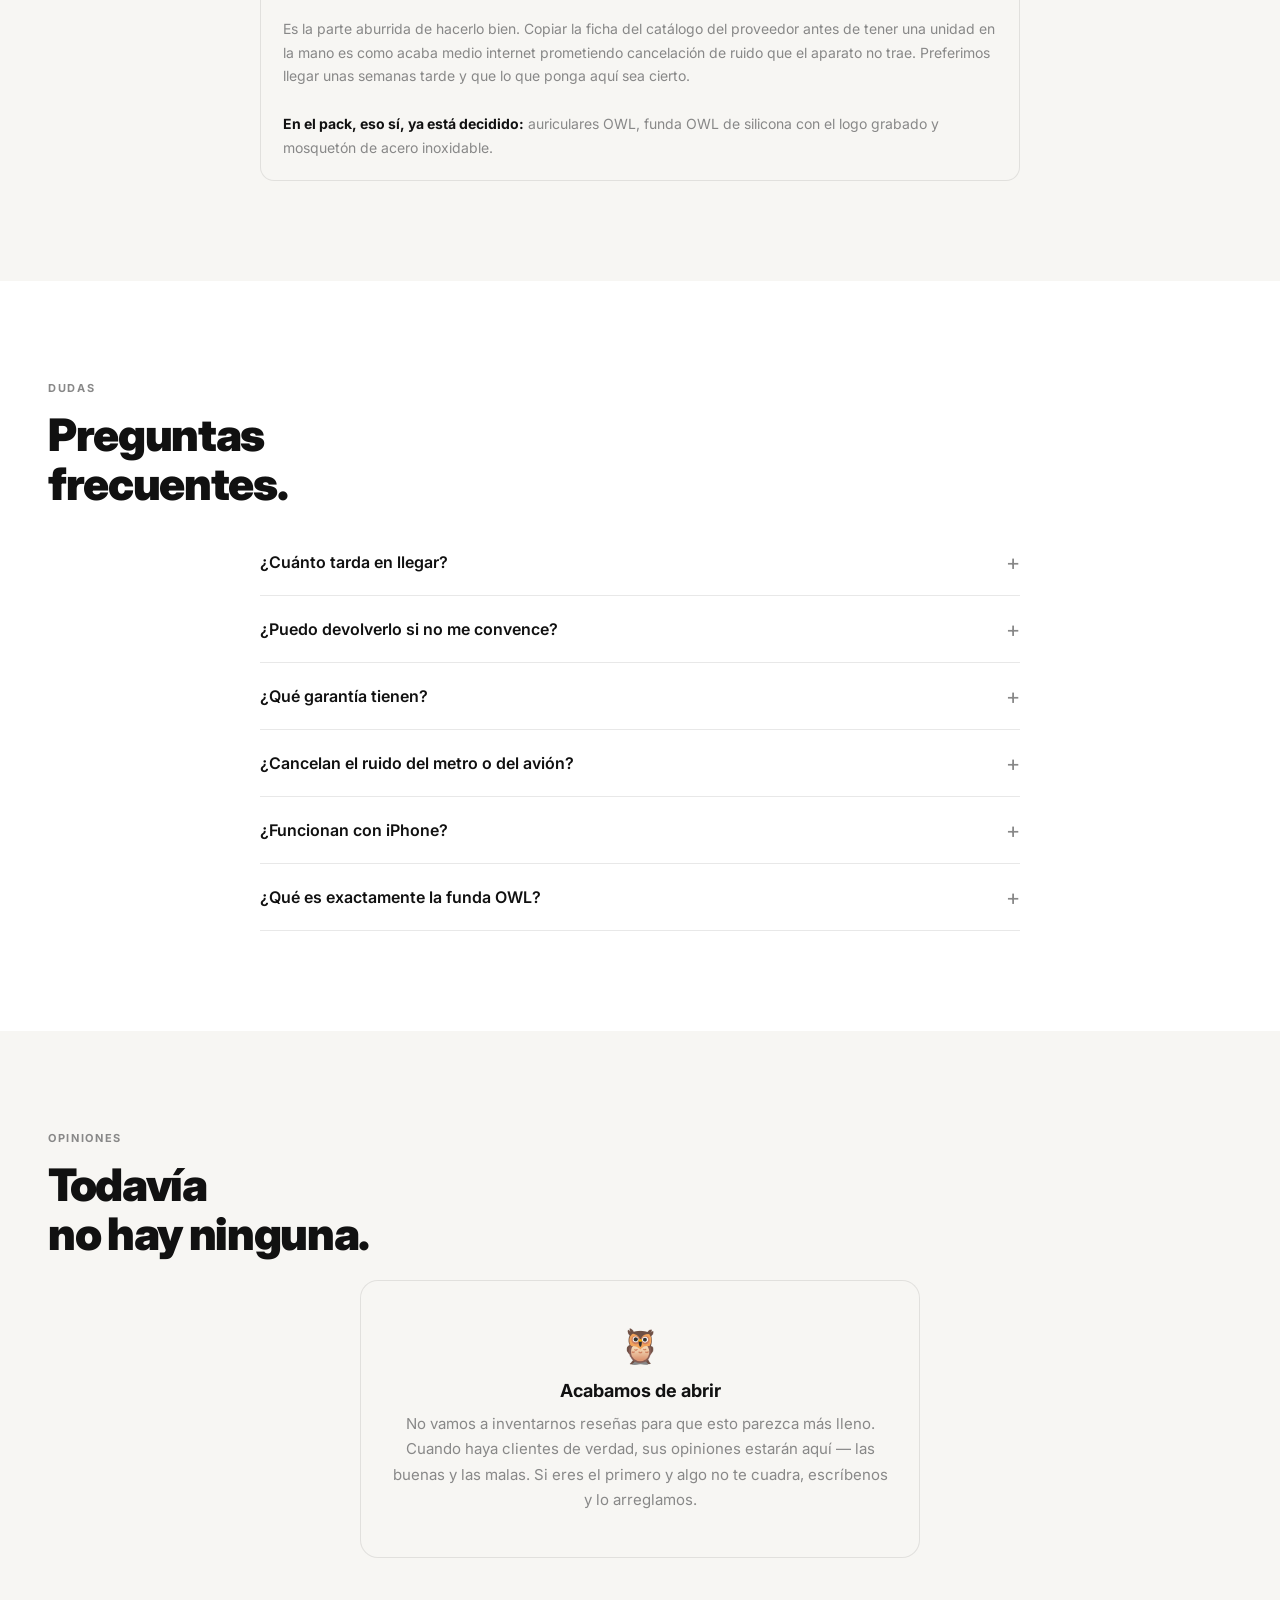
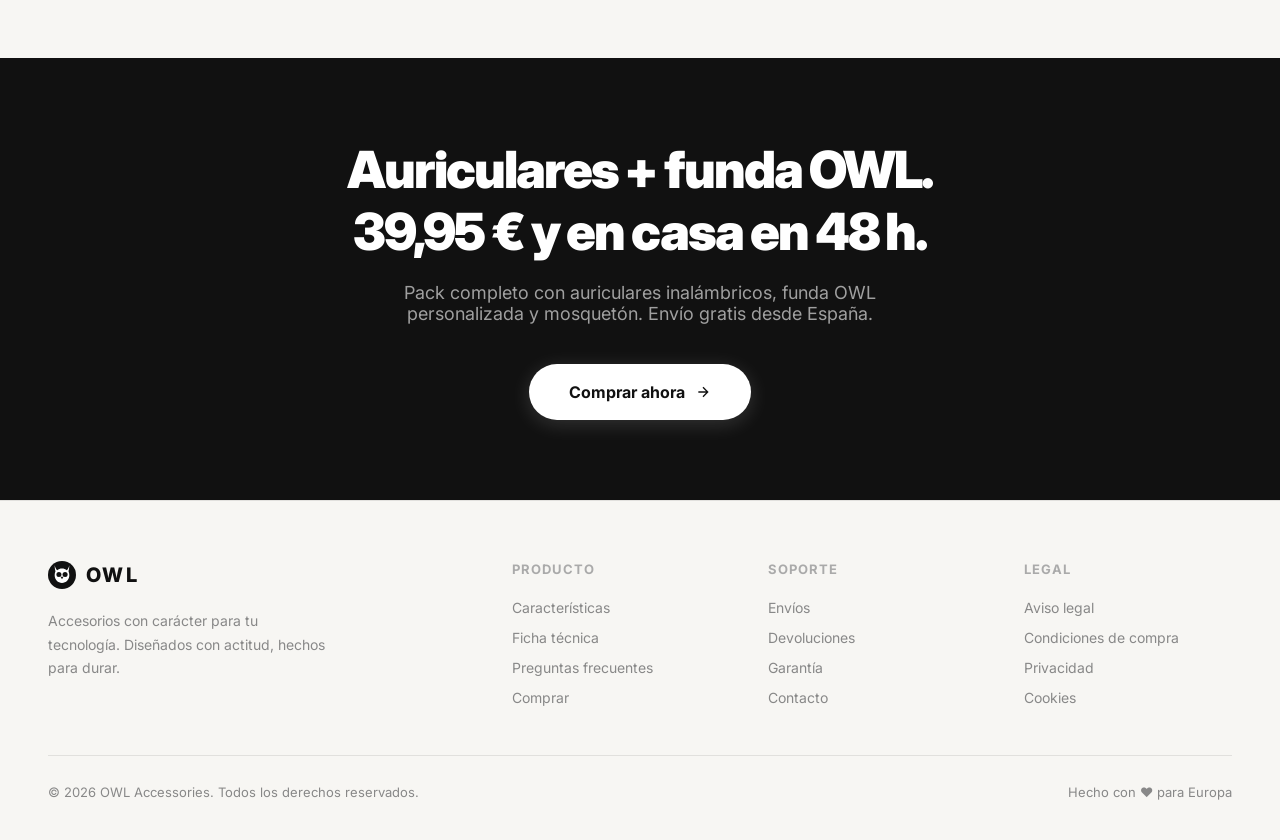
==== commit 29e1d408: "El buho deja de parecer una calavera El logo era una cupula clara con dos ojos y una pestana abajo s" ====
--- a/index.html
+++ b/index.html
@@ -1335,11 +1335,11 @@
            marca: el buho suelto en positivo se lee como una calavera. -->
       <g transform="translate(154 330) scale(1.9)">
         <circle cx="20" cy="20" r="20" fill="var(--ilu-linea)"/>
-        <path d="M20 8C14 8 10 13 10 18c0 3.5 1.8 6.5 4.5 8.2V30h11v-3.8C28.2 24.5 30 21.5 30 18c0-5-4-10-10-10z"
+        <path d="M9.5 6C10.4 9.6 11.6 11.8 13.2 13.2C15.1 11.6 17.4 10.7 20 10.7C22.6 10.7 24.9 11.6 26.8 13.2C28.4 11.8 29.6 9.6 30.5 6C30.5 6 30.3 11.4 29.3 14.6C30.1 16.4 30.5 18.4 30.5 20.5C30.5 26.6 25.8 31.5 20 31.5C14.2 31.5 9.5 26.6 9.5 20.5C9.5 18.4 9.9 16.4 10.7 14.6C9.7 11.4 9.5 6 9.5 6Z"
               fill="var(--ilu-cuerpo)"/>
-        <circle cx="16" cy="17" r="3" fill="var(--ambar)"/>
-        <circle cx="24" cy="17" r="3" fill="var(--ambar)"/>
-        <rect x="17" y="30" width="6" height="3" rx="1.5" fill="var(--ilu-cuerpo)"/>
+        <circle cx="15.6" cy="19.2" r="3.6" fill="var(--ambar)"/>
+        <circle cx="24.4" cy="19.2" r="3.6" fill="var(--ambar)"/>
+        <path d="M17.9 22.4h4.2L20 26z" fill="var(--ambar)"/>
       </g>
     </g>
   </symbol>
@@ -1357,10 +1357,10 @@
   <a href="#" class="nav-logo">
     <svg viewBox="0 0 40 40" fill="none" xmlns="http://www.w3.org/2000/svg">
       <circle cx="20" cy="20" r="20" fill="#111"/>
-      <path d="M20 8C14 8 10 13 10 18c0 3.5 1.8 6.5 4.5 8.2V30h11v-3.8C28.2 24.5 30 21.5 30 18c0-5-4-10-10-10z" fill="#fff"/>
-      <circle cx="16" cy="17" r="2.5" fill="#111"/>
-      <circle cx="24" cy="17" r="2.5" fill="#111"/>
-      <rect x="17" y="30" width="6" height="3" rx="1.5" fill="#fff"/>
+      <path d="M9.5 6C10.4 9.6 11.6 11.8 13.2 13.2C15.1 11.6 17.4 10.7 20 10.7C22.6 10.7 24.9 11.6 26.8 13.2C28.4 11.8 29.6 9.6 30.5 6C30.5 6 30.3 11.4 29.3 14.6C30.1 16.4 30.5 18.4 30.5 20.5C30.5 26.6 25.8 31.5 20 31.5C14.2 31.5 9.5 26.6 9.5 20.5C9.5 18.4 9.9 16.4 10.7 14.6C9.7 11.4 9.5 6 9.5 6Z" fill="#fff"/>
+      <circle cx="15.6" cy="19.2" r="3.6" fill="#111"/>
+      <circle cx="24.4" cy="19.2" r="3.6" fill="#111"/>
+      <path d="M17.9 22.4h4.2L20 26z" fill="#111"/>
     </svg>
     <span>OWL</span>
   </a>
@@ -1683,10 +1683,10 @@
       <a href="#" class="nav-logo" style="display:inline-flex;">
         <svg viewBox="0 0 40 40" fill="none" xmlns="http://www.w3.org/2000/svg" style="width:28px;height:28px;">
           <circle cx="20" cy="20" r="20" fill="#111"/>
-          <path d="M20 8C14 8 10 13 10 18c0 3.5 1.8 6.5 4.5 8.2V30h11v-3.8C28.2 24.5 30 21.5 30 18c0-5-4-10-10-10z" fill="#fff"/>
-          <circle cx="16" cy="17" r="2.5" fill="#111"/>
-          <circle cx="24" cy="17" r="2.5" fill="#111"/>
-          <rect x="17" y="30" width="6" height="3" rx="1.5" fill="#fff"/>
+          <path d="M9.5 6C10.4 9.6 11.6 11.8 13.2 13.2C15.1 11.6 17.4 10.7 20 10.7C22.6 10.7 24.9 11.6 26.8 13.2C28.4 11.8 29.6 9.6 30.5 6C30.5 6 30.3 11.4 29.3 14.6C30.1 16.4 30.5 18.4 30.5 20.5C30.5 26.6 25.8 31.5 20 31.5C14.2 31.5 9.5 26.6 9.5 20.5C9.5 18.4 9.9 16.4 10.7 14.6C9.7 11.4 9.5 6 9.5 6Z" fill="#fff"/>
+          <circle cx="15.6" cy="19.2" r="3.6" fill="#111"/>
+          <circle cx="24.4" cy="19.2" r="3.6" fill="#111"/>
+          <path d="M17.9 22.4h4.2L20 26z" fill="#111"/>
         </svg>
         <span>OWL</span>
       </a>
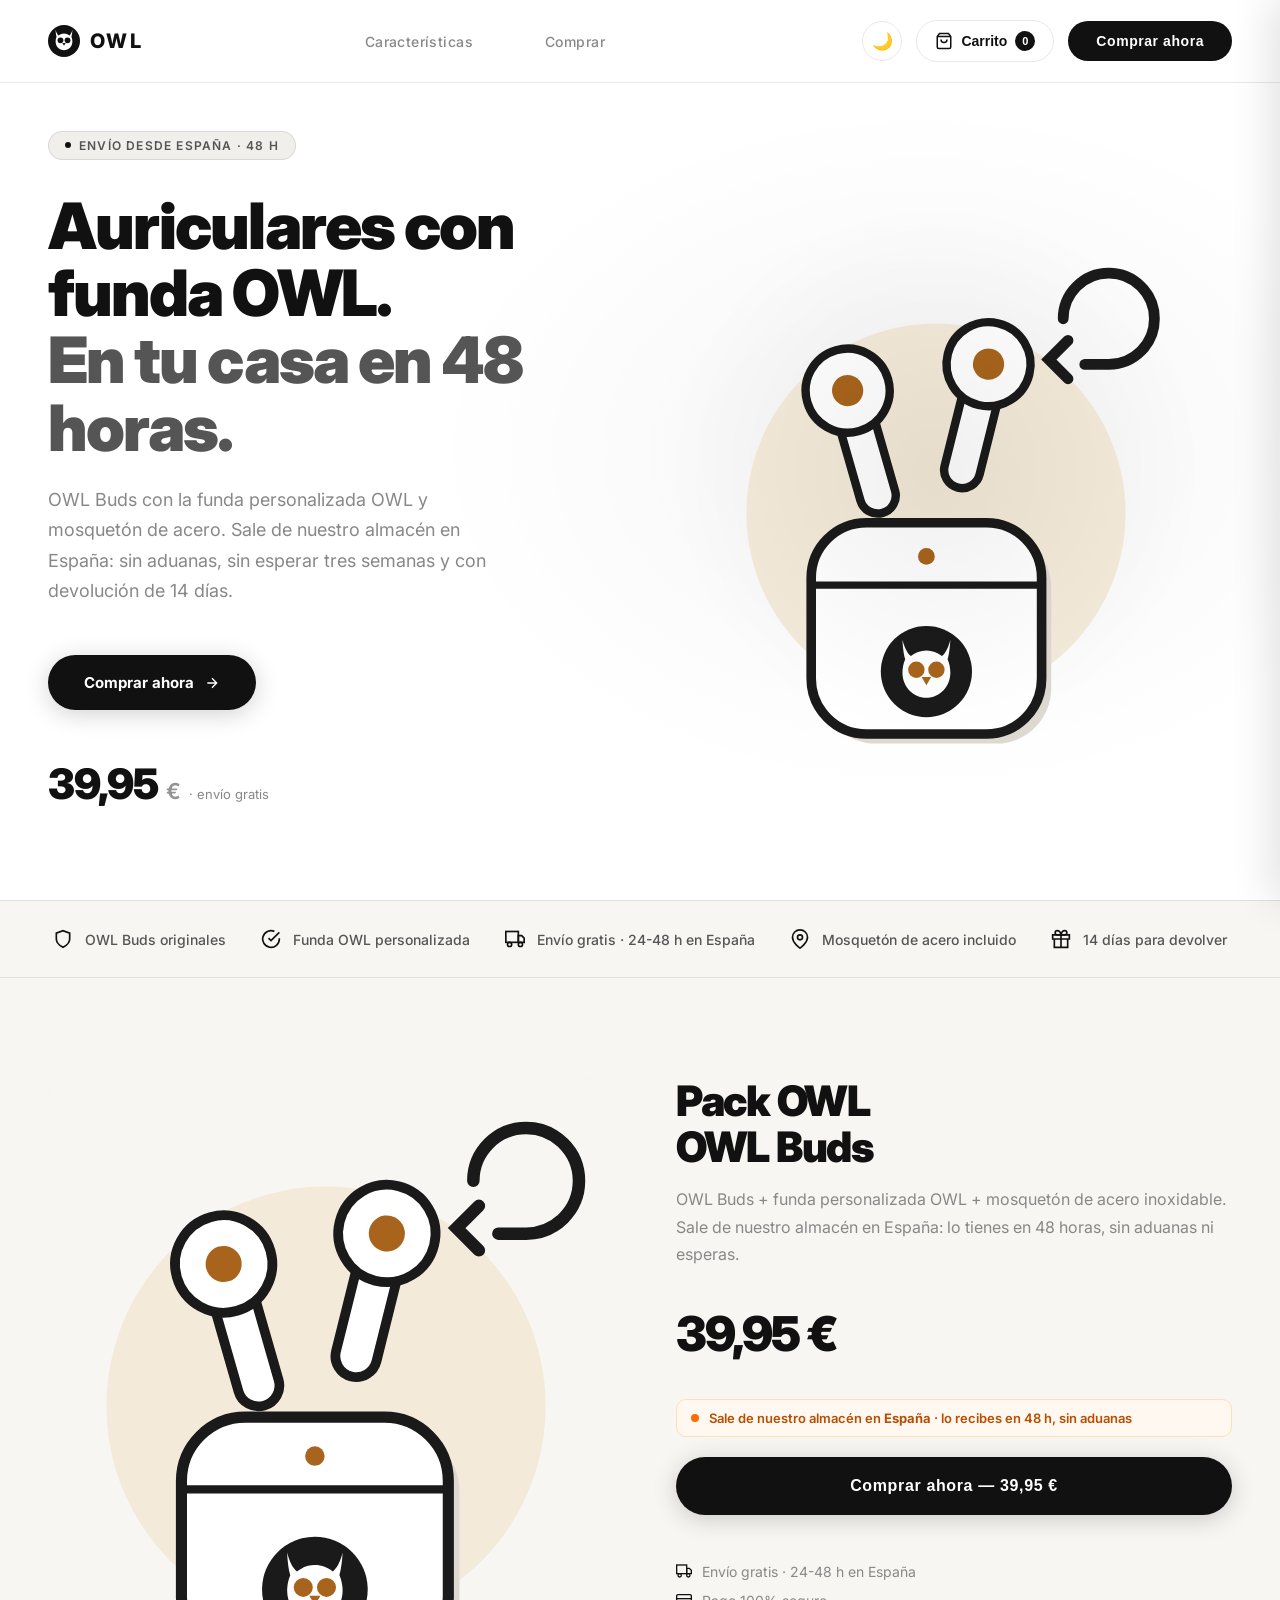
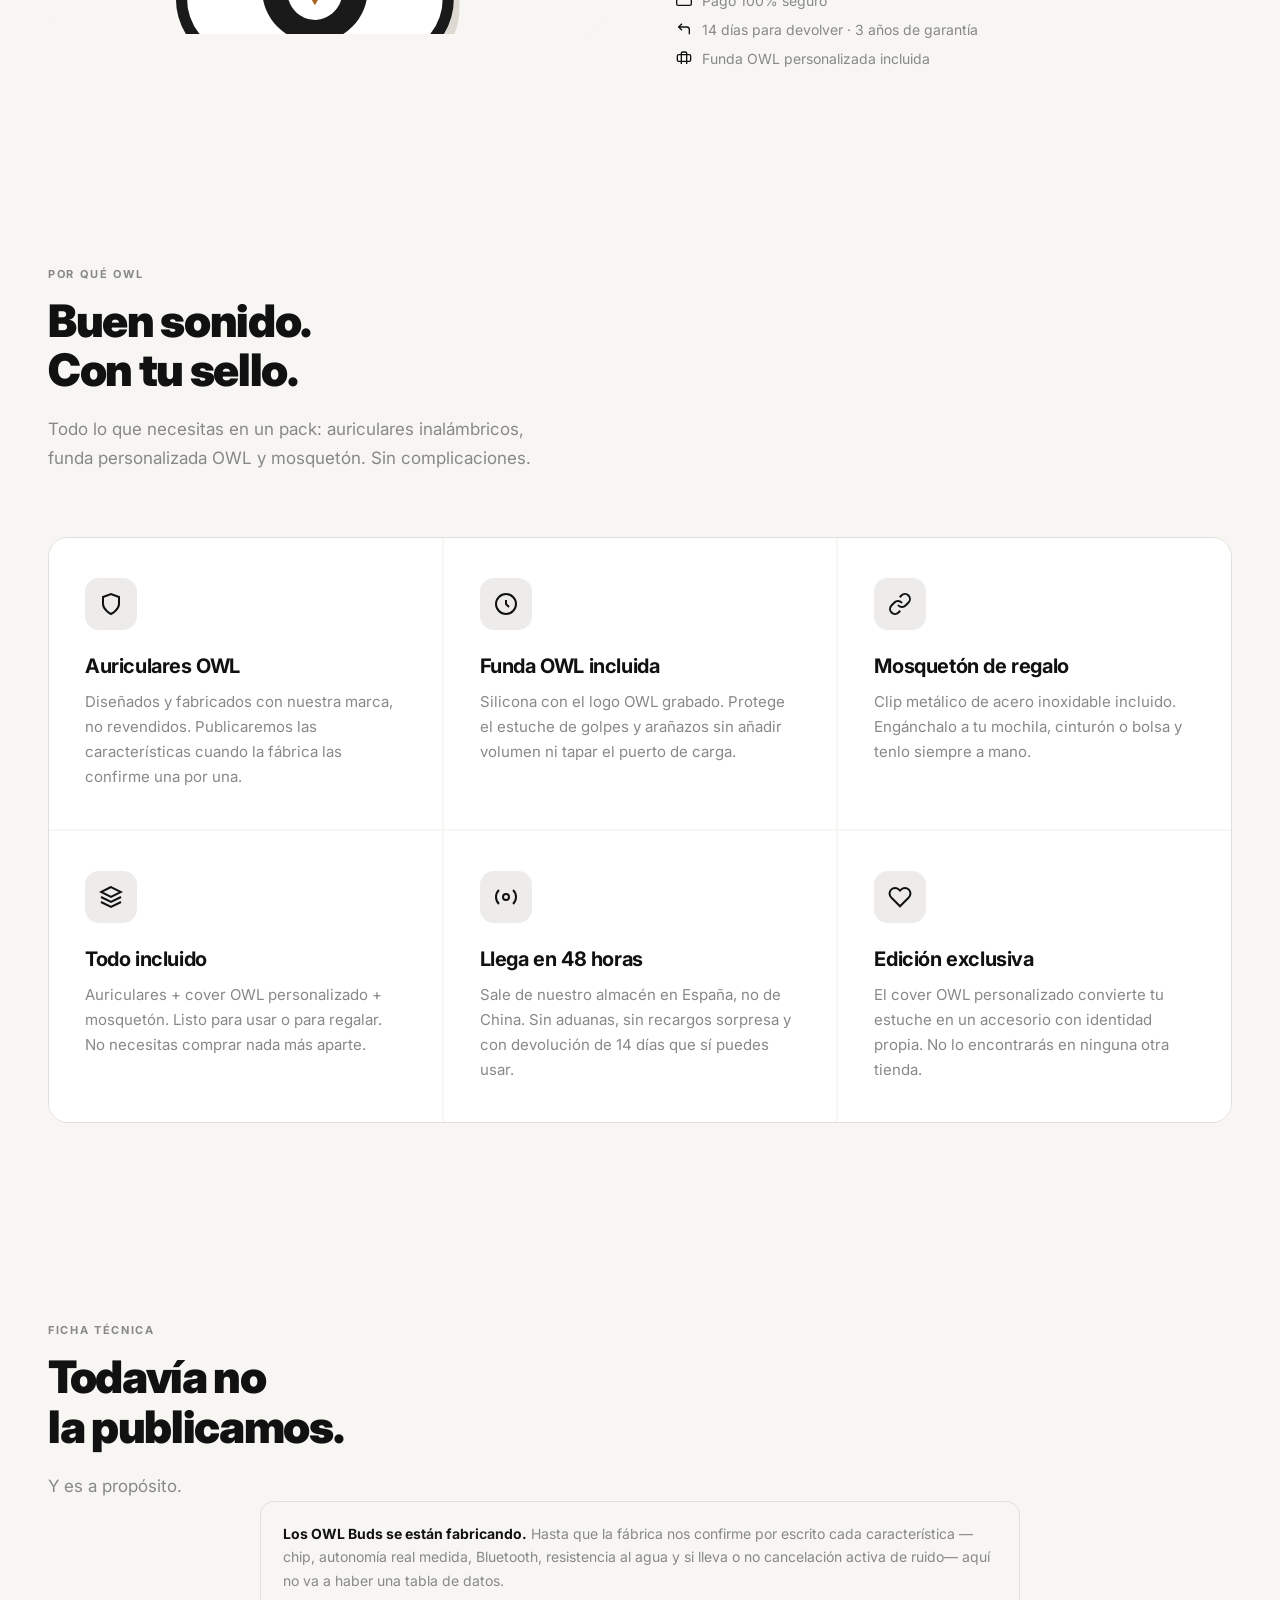
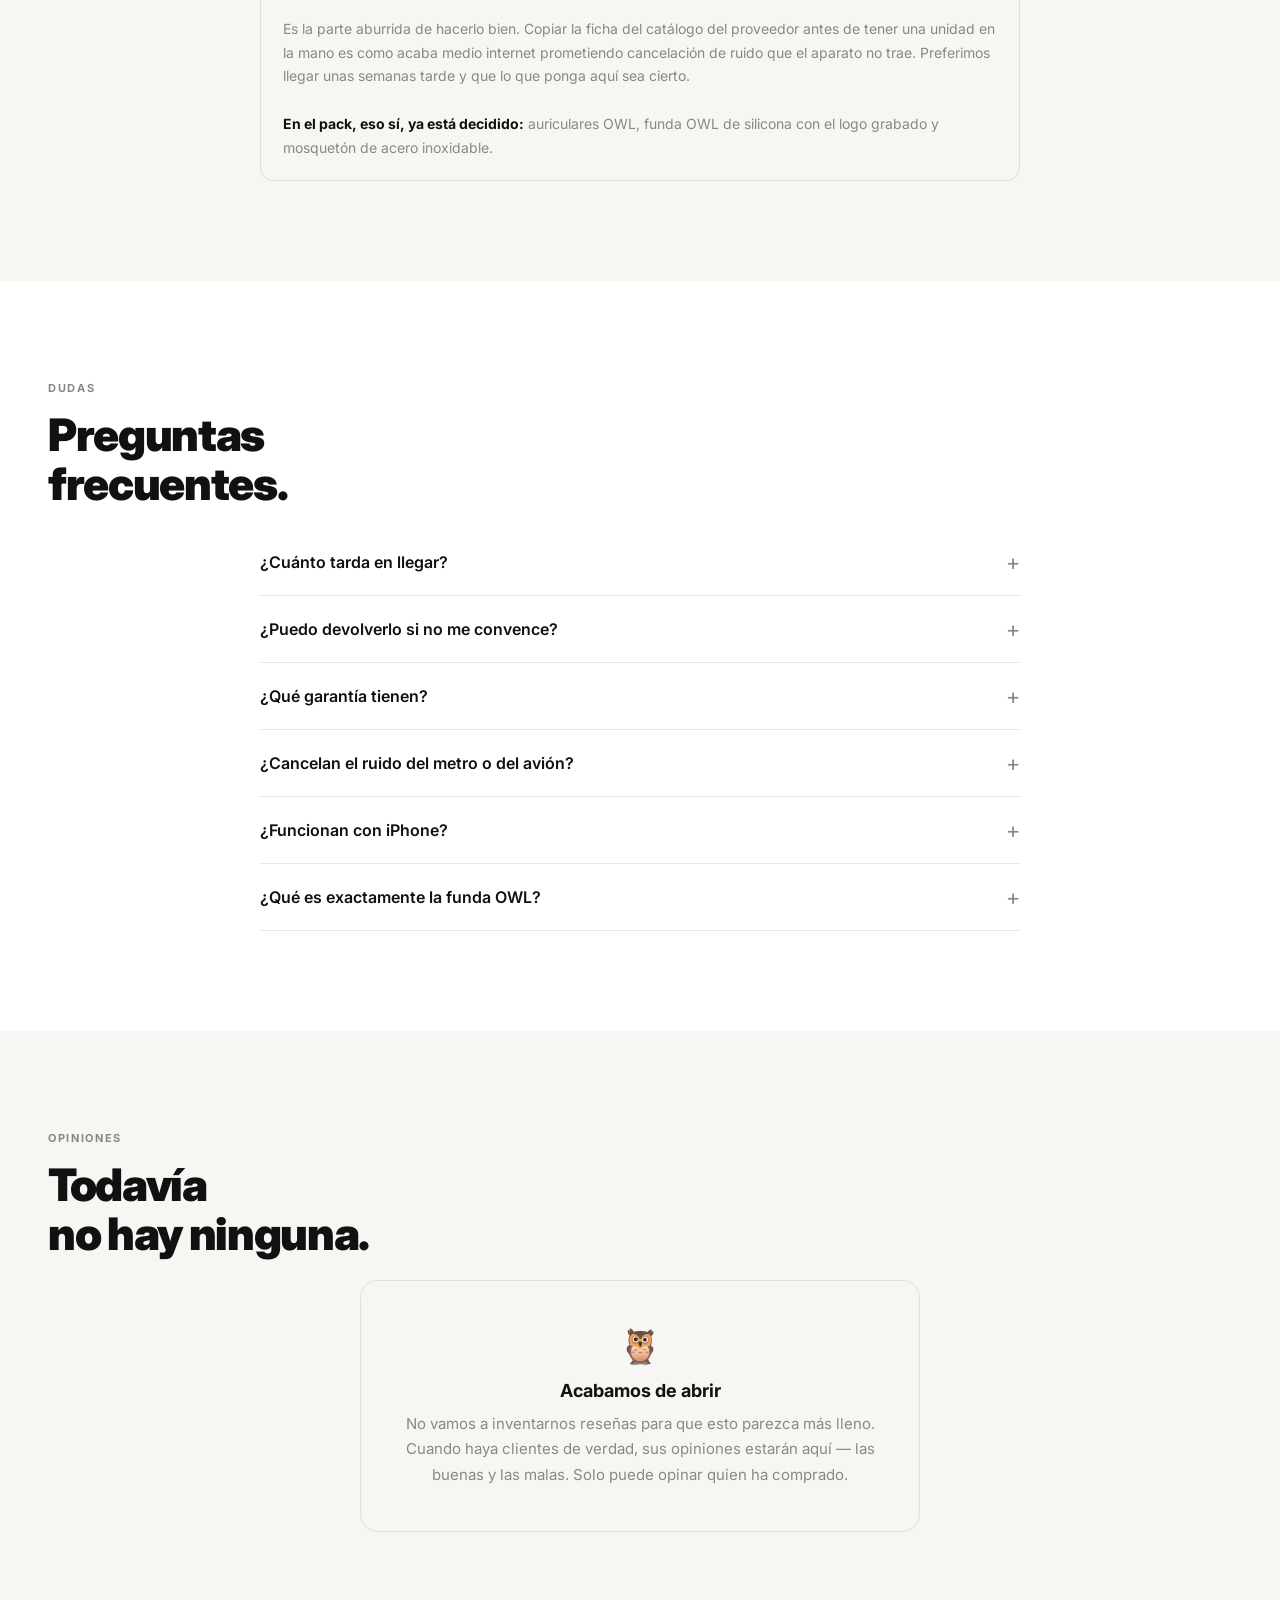
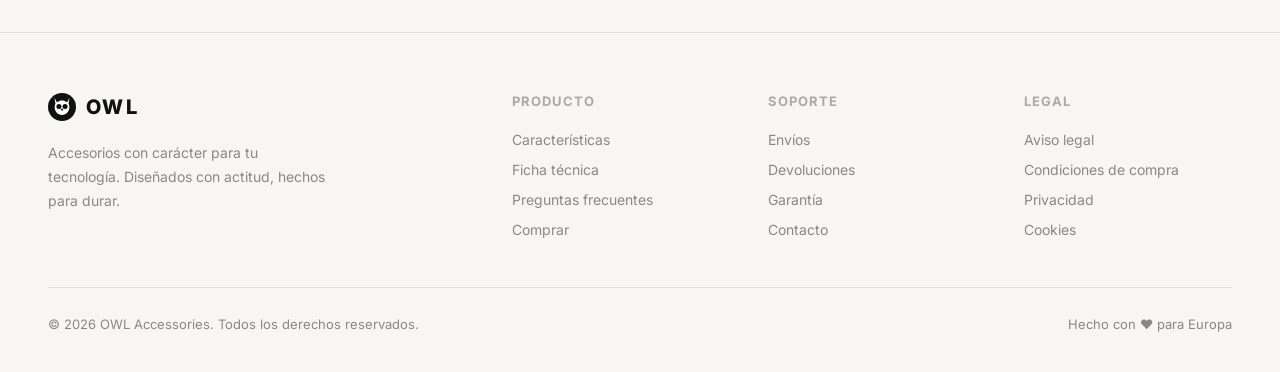
==== commit 7f289bb3: "Sistema de resenas verificadas Pedido: "pon resenas". No se inventan: se monta el sistema para que l" ====
--- a/index.html
+++ b/index.html
@@ -804,6 +804,26 @@
       font-size: 13px;
       color: var(--muted);
     }
+
+    /* ── RESENAS REALES ──────────────────────── */
+    .rejilla-resenas {
+      display: grid; grid-template-columns: repeat(auto-fill, minmax(280px, 1fr));
+      gap: 18px; max-width: 1000px; margin: 0 auto;
+    }
+    .resena {
+      background: var(--bg); border: 1px solid var(--border);
+      border-radius: 18px; padding: 24px; display: flex; flex-direction: column; gap: 12px;
+    }
+    .resena-estrellas { color: var(--ambar); font-size: 15px; letter-spacing: 2px; }
+    .resena h4 { font-size: 16px; font-weight: 700; letter-spacing: -.01em; }
+    .resena p { font-size: 14.5px; color: var(--muted); line-height: 1.7; }
+    .resena-pie {
+      margin-top: auto; padding-top: 12px; border-top: 1px solid var(--border);
+      font-size: 12.5px; color: var(--muted); display: flex;
+      justify-content: space-between; gap: 10px; flex-wrap: wrap;
+    }
+    .resena-pie b { color: var(--text); font-weight: 600; }
+    .verificada { color: var(--ambar); font-weight: 600; }
 
     /* ── ILUSTRACION DEL PACK ────────────────── */
     .pack-ilustracion { width: 100%; height: auto; display: block; }
@@ -1643,32 +1663,22 @@
 <!-- ── RESENAS ───────────────────────────────────────────────────── -->
 <section id="resenas" style="background: var(--bg2);">
   <div class="section-label">Opiniones</div>
-  <div class="section-title">Todavía<br/>no hay ninguna.</div>
-
-  <div class="sin-resenas reveal">
+  <div class="section-title" id="resenas-titulo">Todavía<br/>no hay ninguna.</div>
+  <p class="section-sub" id="resenas-media" hidden></p>
+
+  <!-- Estado por defecto. Solo se sustituye si el servidor devuelve reseñas
+       reales: si algo falla, se queda esto, que es la verdad. -->
+  <div class="sin-resenas reveal" id="sin-resenas">
     <div class="emo">🦉</div>
     <h3>Acabamos de abrir</h3>
     <p>No vamos a inventarnos reseñas para que esto parezca más lleno.
     Cuando haya clientes de verdad, sus opiniones estarán aquí — las buenas y las malas.
-    Si eres el primero y algo no te cuadra, escríbenos y lo arreglamos.</p>
+    Solo puede opinar quien ha comprado.</p>
   </div>
+
+  <div class="rejilla-resenas" id="lista-resenas" hidden></div>
 </section>
 
-
-<!-- ── TESTIMONIALS ───────────────────────────────────────────────── -->
-
-
-<!-- ── CTA BANNER ─────────────────────────────────────────────────── -->
-<div class="cta-banner">
-  <h2>Auriculares + funda OWL.<br/>39,95 € y en casa en 48 h.</h2>
-  <p>Pack completo con auriculares inalámbricos, funda OWL personalizada y mosquetón. Envío gratis desde España.</p>
-  <a href="#producto" class="btn-dark">
-    Comprar ahora
-    <svg width="16" height="16" fill="none" stroke="currentColor" stroke-width="2" viewBox="0 0 24 24"><path d="M5 12h14M12 5l7 7-7 7"/></svg>
-  </a>
-</div>
-
-<!-- ── FOOTER ─────────────────────────────────────────────────────── -->
 <div class="barra-movil" id="barra-movil">
   <div>
     <span class="bm-precio">39,95 €</span>
@@ -1774,6 +1784,68 @@
     }
   });
 
+  // ── RESENAS REALES ───────────────────────────────────────────────
+  // Se piden al servidor. Si no hay ninguna, o si falla la llamada, se queda
+  // el estado vacio honesto que ya esta en el HTML. Nunca se inventa nada.
+  (async function cargarResenas() {
+    let datos;
+    try {
+      const r = await fetch('/api/resenas');
+      if (!r.ok) return;
+      datos = await r.json();
+    } catch (e) { return; }
+    if (!datos || !datos.total) return;
+
+    const lista = document.getElementById('lista-resenas');
+    const vacio = document.getElementById('sin-resenas');
+    const titulo = document.getElementById('resenas-titulo');
+    const media = document.getElementById('resenas-media');
+
+    titulo.innerHTML = 'Lo que dicen<br/>quienes lo compraron.';
+    if (datos.media) {
+      media.textContent = datos.media.toFixed(1).replace('.', ',') +
+        ' de 5 · ' + datos.total + (datos.total === 1 ? ' opinión' : ' opiniones') +
+        ' de compras verificadas';
+      media.hidden = false;
+    }
+
+    for (const r of datos.resenas) {
+      const card = document.createElement('article');
+      card.className = 'resena';
+
+      const estrellas = document.createElement('div');
+      estrellas.className = 'resena-estrellas';
+      estrellas.textContent = '★'.repeat(r.puntuacion) + '☆'.repeat(5 - r.puntuacion);
+      card.appendChild(estrellas);
+
+      if (r.titulo) {
+        const h = document.createElement('h4');
+        h.textContent = r.titulo;          // textContent, nunca innerHTML:
+        card.appendChild(h);               // esto lo escribe un cliente.
+      }
+
+      const p = document.createElement('p');
+      p.textContent = r.texto;
+      card.appendChild(p);
+
+      const pie = document.createElement('div');
+      pie.className = 'resena-pie';
+      const quien = document.createElement('span');
+      quien.innerHTML = '<b></b>';
+      quien.querySelector('b').textContent = r.autor;
+      const sello = document.createElement('span');
+      sello.className = 'verificada';
+      sello.textContent = '✓ compra verificada';
+      pie.append(quien, sello);
+      card.appendChild(pie);
+
+      lista.appendChild(card);
+    }
+
+    vacio.hidden = true;
+    lista.hidden = false;
+  })();
+
   // ── NAV SCROLL ───────────────────────────────────────────────────
   const nav = document.getElementById('nav');
   const barraMovil = document.getElementById('barra-movil');
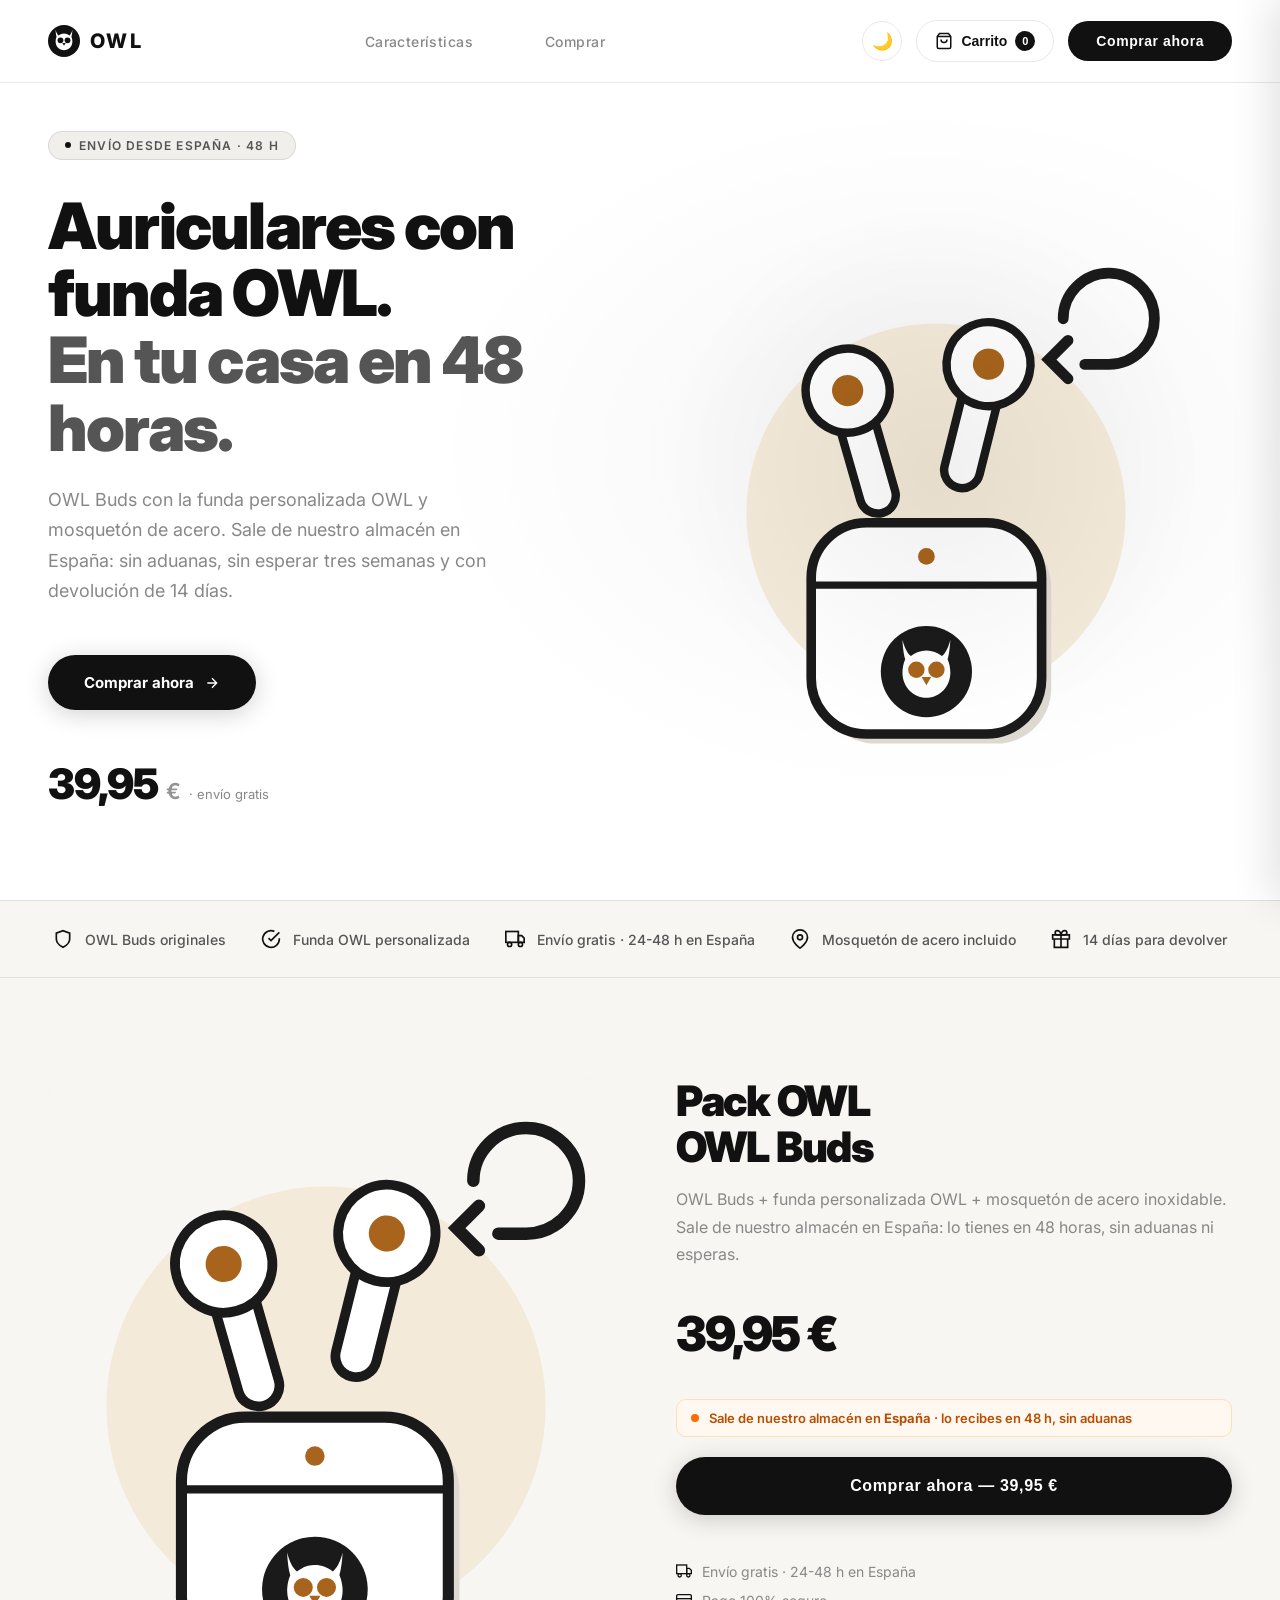
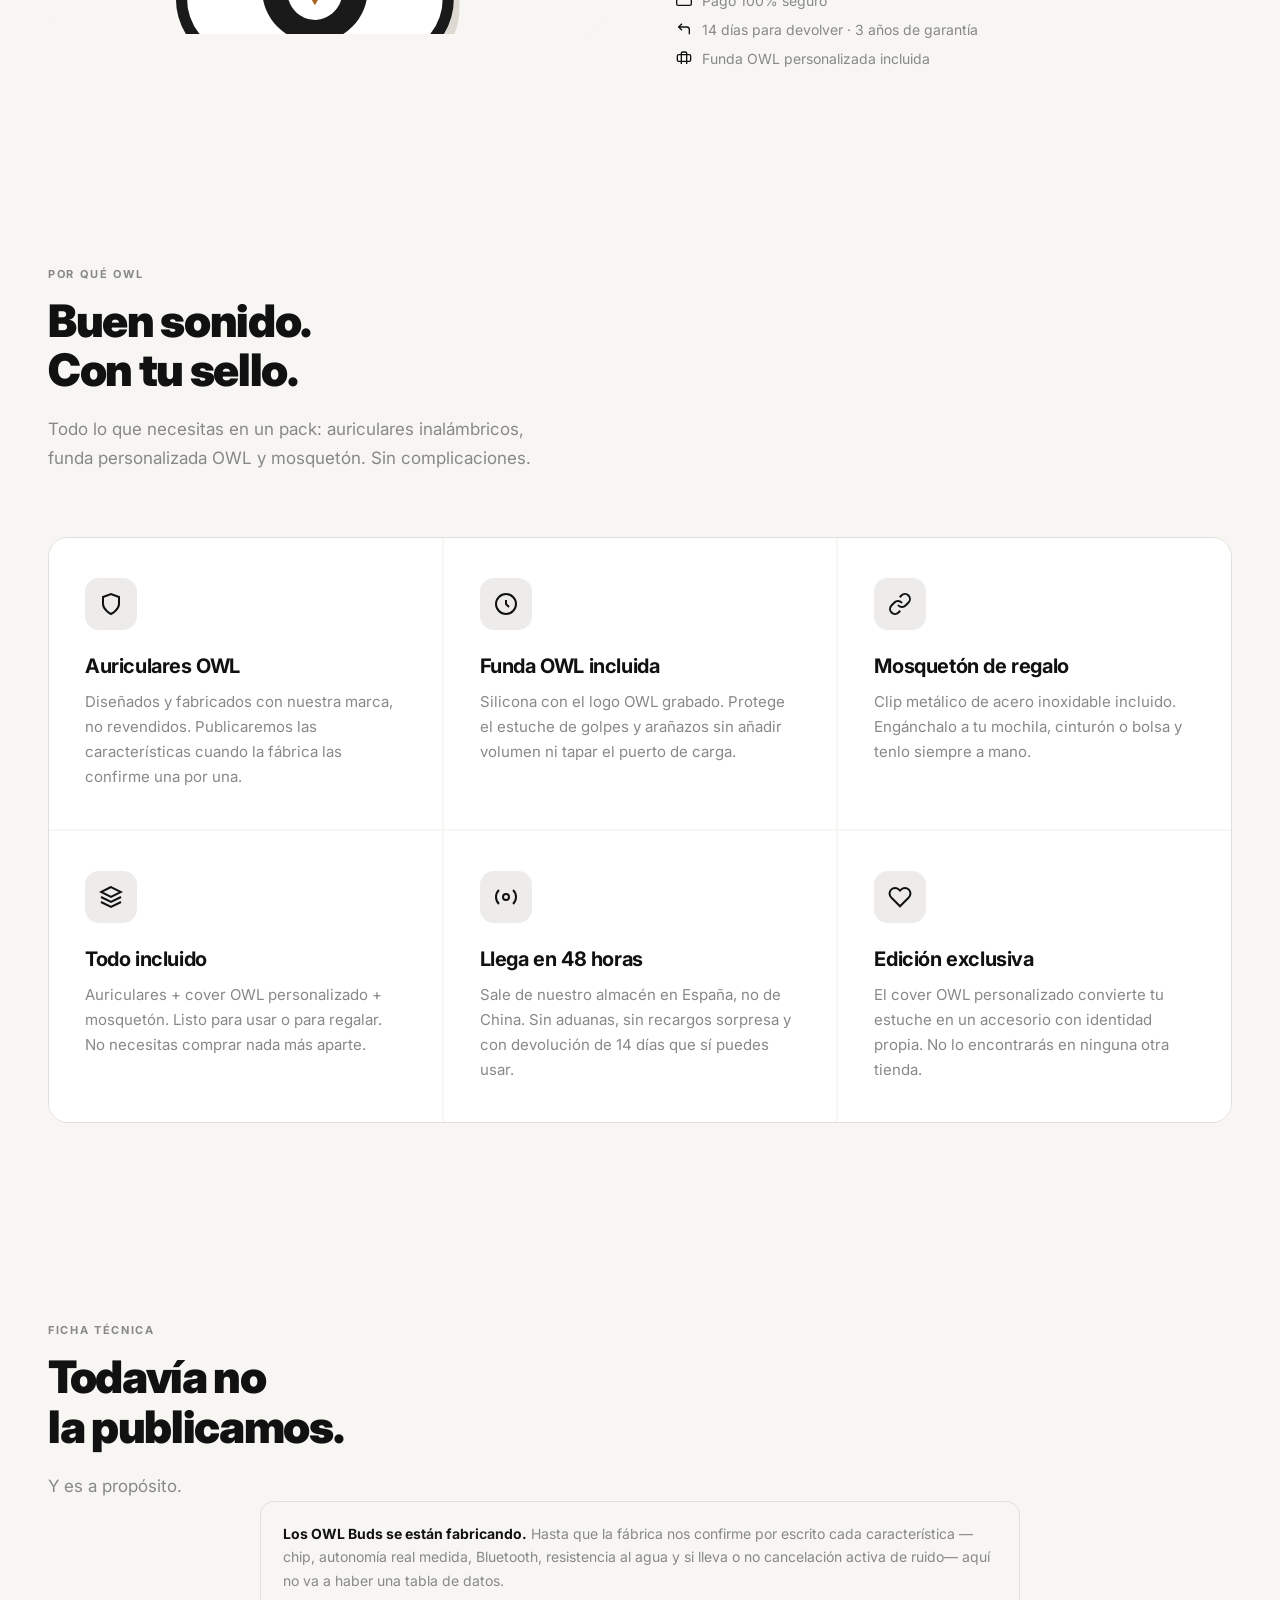
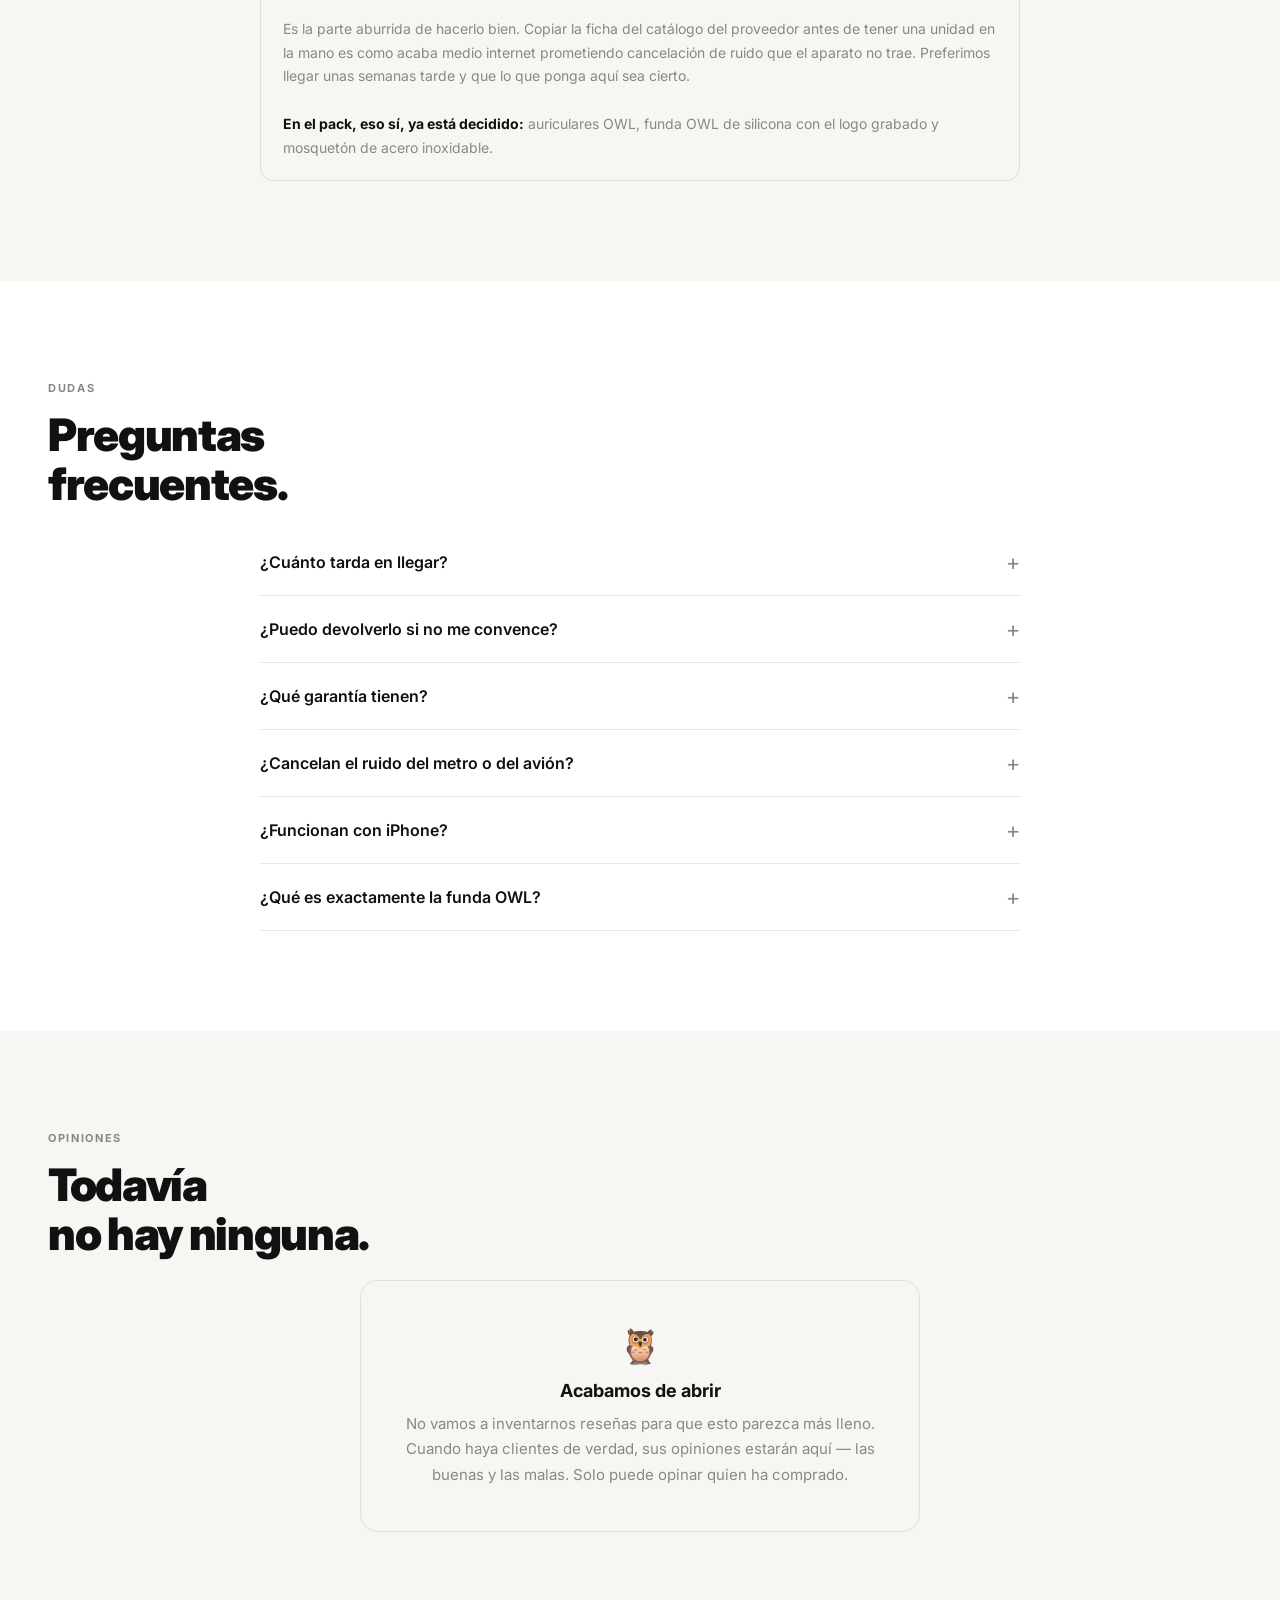
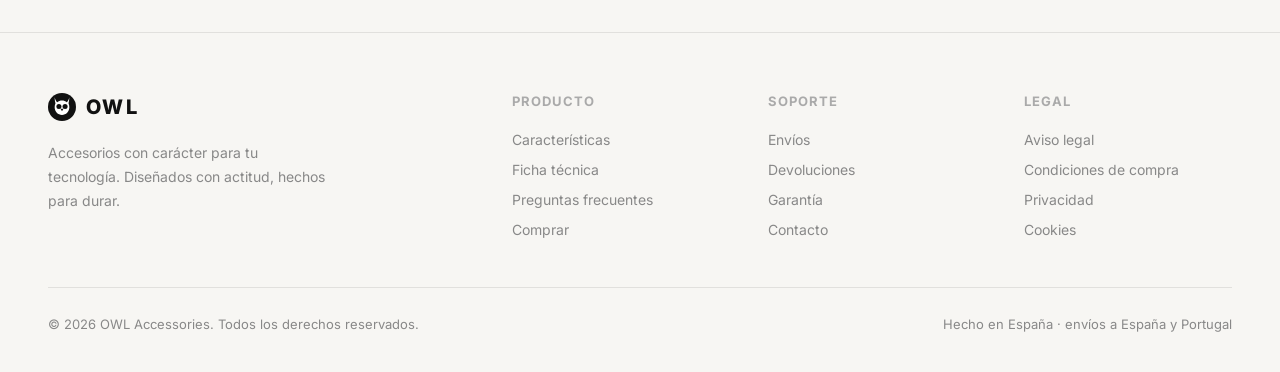
==== commit 81120bd0: "Enviar solo a Espana y Portugal La web ofrecia envio gratis a diez paises, pero los pedidos se sirve" ====
--- a/index.html
+++ b/index.html
@@ -1635,7 +1635,7 @@
   <div class="faq-wrap reveal">
     <details class="faq-item">
       <summary>¿Cuánto tarda en llegar?</summary>
-      <p>24–48 horas en la península. Portugal y Baleares, 2–4 días hábiles. Resto de Europa, 3–5 días. Sale de almacén en España, así que no hay aduanas ni recargos sorpresa.</p>
+      <p>24–48 horas en la península. Baleares, 2–3 días. Portugal, 2–4 días. Canarias, Ceuta y Melilla, 3–5 días. Enviamos solo a España y Portugal, y lo preparamos nosotros: por eso el plazo se cumple y no hay aduanas ni recargos sorpresa.</p>
     </details>
     <details class="faq-item">
       <summary>¿Puedo devolverlo si no me convence?</summary>
@@ -1732,7 +1732,7 @@
   </div>
   <div class="footer-bottom">
     <span>© 2026 OWL Accessories. Todos los derechos reservados.</span>
-    <span>Hecho con ♥ para Europa</span>
+    <span>Hecho en España · envíos a España y Portugal</span>
   </div>
 </footer>
 
